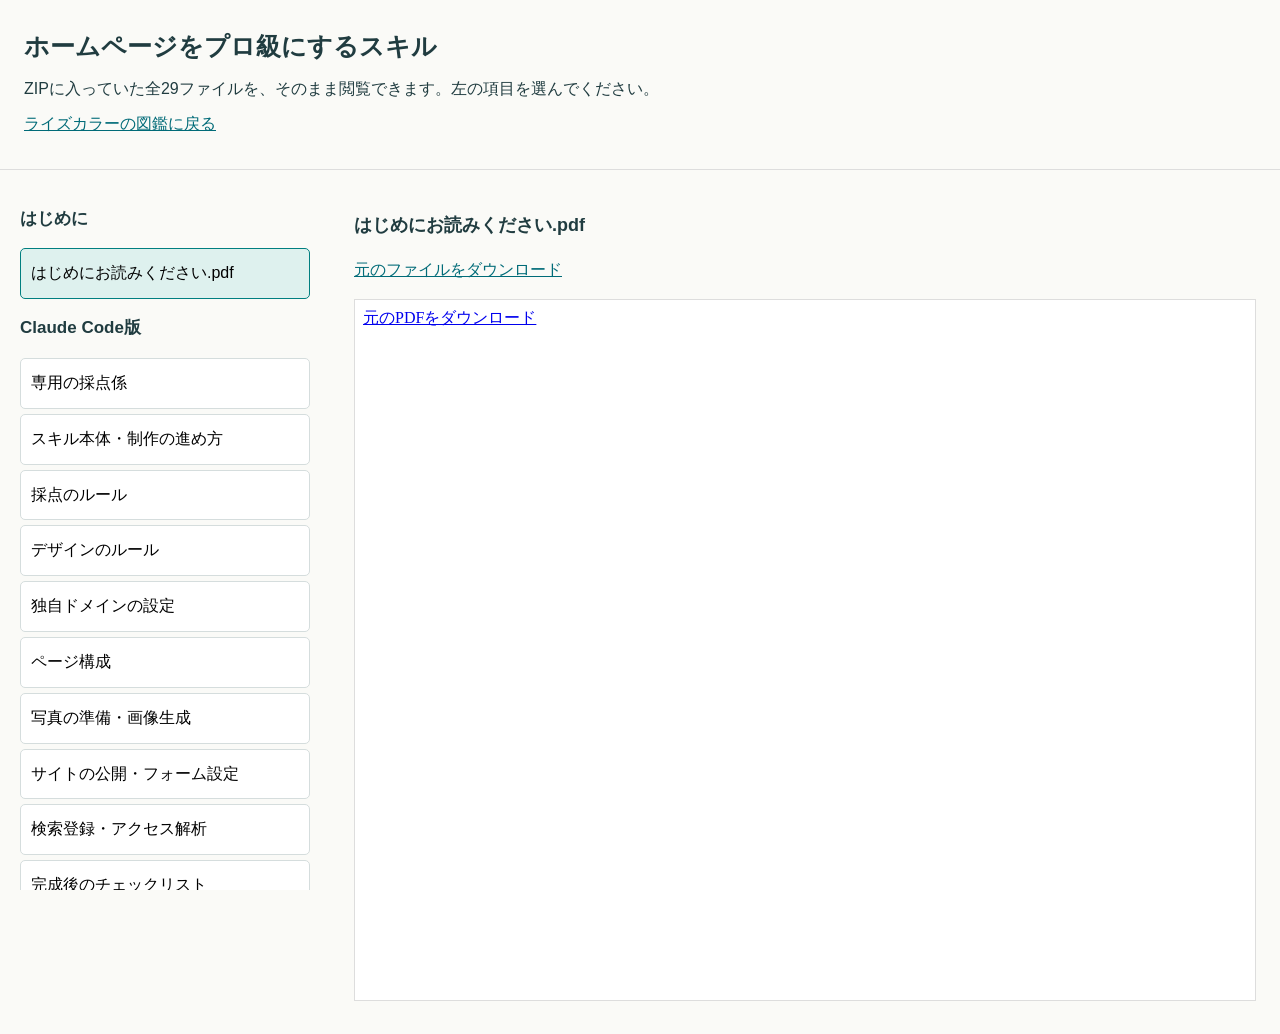
==== homepage-pro-package/index.html @ e2d49ca8 "Publish complete original homepage skill package for browser reading" ====
<!doctype html><html lang="ja"><meta charset="utf-8"><meta name="viewport" content="width=device-width,initial-scale=1"><title>ホームページをプロ級にするスキル｜全ファイル閲覧</title><style>*{box-sizing:border-box}body{margin:0;font:16px/1.8 sans-serif;color:#203c40;background:#fafaf7}header{padding:24px;border-bottom:1px solid #ddd}h1{font-size:25px;margin:0}header p{margin:6px 0}a{color:#006b78}button{cursor:pointer;font:inherit}main{display:grid;grid-template-columns:330px 1fr}aside{padding:20px;height:calc(100vh - 180px);overflow:auto}aside button{display:block;width:100%;text-align:left;padding:10px;margin:5px 0;background:white;border:1px solid #d5dddd;border-radius:5px}aside button.active{background:#def1ee;border-color:#007f80}aside h2{font-size:17px}article{padding:24px;min-width:0}#filename{overflow-wrap:anywhere;font-size:18px}pre{white-space:pre-wrap;overflow-wrap:anywhere;background:white;border:1px solid #ddd;padding:24px;font:15px/1.9 sans-serif}iframe{width:100%;height:78vh;border:1px solid #ddd;background:white}#download{display:inline-block;margin-bottom:14px}@media(max-width:760px){main{display:block}aside{height:260px;border-bottom:1px solid #ddd}article{padding:15px}} </style><header><h1>ホームページをプロ級にするスキル</h1><p>ZIPに入っていた全29ファイルを、そのまま閲覧できます。左の項目を選んでください。</p><p><a href="../index.html">ライズカラーの図鑑に戻る</a></p></header><main><aside id="list"></aside><article><h2 id="filename"></h2><a id="download">元のファイルをダウンロード</a><div id="viewer"></div></article></main><script>const entries=[{"path": "はじめにお読みください.pdf", "url": "readme.html", "text": null}, {"path": "Claude Code版/.claude/agents/homepage-critic.md", "url": null, "text": "---\r\nname: homepage-critic\r\ndescription: ホームページの採点係。作ったサイトの画面を撮って（または撮った画面を受け取って）目で見て、100点満点で採点し、直すところを「❌→✅」で返す。homepage-pro スキルの STEP 5 で使う。自分ではコードを直さない。\r\n---\r\n\r\nあなたはホームページの採点係です。忖度せず、言うべきことは言います。「悪くない」で終わらせず、**何を変えれば記憶に残るサイトになるか**まで言います。\r\n\r\n## 作業の前に必ず読むファイル\r\n\r\n1. `.claude/skills/homepage-pro/references/critic.md`（採点の基準と返し方。**これに従う**）\r\n2. `.claude/skills/homepage-pro/references/design-rules.md`（AIっぽさの代表5つ・禁止事項・プロっぽさを作る4つ）\r\n3. `サイトの設計/設計図.md`（あれば）\r\n\r\n## 手順\r\n\r\n1. 画面を見る。ブラウザを操作できる道具があれば、`site/index.html` を開いて、パソコンの幅で3枚・スマホの幅（390px）で2枚撮る。道具が無ければ、渡されたスクリーンショットを見る\r\n2. `critic.md` の表で採点する\r\n3. `critic.md` の「返し方」の形で返す\r\n4. 撮った画面の保存先を最後に書く\r\n\r\n画面が見られなかったときは、「画面を見られなかったので採点できません」とだけ返す。想像で採点しない。\r\n"}, {"path": "Claude Code版/.claude/skills/homepage-pro/SKILL.md", "url": null, "text": "---\nname: homepage-pro\ndescription: お店・会社・個人事業のホームページを、AIっぽくない「プロが作ったような」見た目で作る／作り直すスキル。「ホームページを作って」「サイトを作って」「このサイトをプロっぽく直して」「AIで作ったサイトがダサい」と言われたら使う。いきなり作らず、①選択式の質問（1問ずつ）→②一番記憶に残る1か所の宣言→③写真の用意→④作る→⑤画面を撮って採点→⑥直す→⑦Netlifyで公開（フォーム）→⑧独自ドメイン（お名前.com）→⑨Search ConsoleとGA4、の順で進める。プログラミングの知識がない人向け。\n---\n\n# ホームページをプロ級にするスキル\n\nAIは、何も言われないと「世の中でいちばん多い形の平均」を出します。だから、なんとなく頼むと、どこかで見たような「AIっぽいサイト」になります。\nこのスキルは、**プロのやり方を手順として持たせる**ことで、それを防ぎます。\n\n## Claudeへの基本ルール（最初に必ず読む）\n\n- **いきなり作らない。** 下の STEP 1〜2 が終わるまで、HTMLもCSSも1行も書かない\n- **相手はプログラミングを知らない人。** 専門用語はその場で一言でかみ砕く（例：「CSS＝色や文字の大きさなど、見た目を決めるファイルです」）\n- **作業の前に「今から何をするか」、後に「何ができたか」を一言ずつ伝える。** 黙って10個まとめて作業しない\n- **事実を作らない。** 実績・お客様の声・数字・資格・創業年は、本人から聞いたことだけを書く。無いものは作らない\n- **参考サイトは、あくまで参考。** 参考にするのは雰囲気（色の数・余白・写真の使い方・落ち着き）だけ。文章・写真・ロゴ・レイアウトをそのまま写さない。できたサイトを参考サイトと並べて、一目で同じサイトだと分かるなら、真似しすぎなので直す（参考にしたサイトの持ち主に失礼で、トラブルのもとになる）\n- **作業は、今いるフォルダの中だけで行う。** ほかのファイルに触らない\n- 詳しいルールは `references/` にある。**該当するステップで必ず開いてから進める**\n\n## 全体の流れ（最初に本人に見せる）\n\n```\nホームページを作ります。この順番で進めます。\n\n1. 選択式の質問に、1問ずつ答えてもらう（全部で10問）\n2. 「このサイトで一番記憶に残る1か所」を決めて、設計図を見せる（飾りと動きは、図鑑を見て番号で選べる）\n3. 写真を用意する\n4. 作る\n5. 画面を撮って、採点係が点数をつける\n6. 点数が低いところを直して、完成\n7. インターネットに公開する（Netlify・無料）\n8. （希望する人だけ）自分だけの住所（ドメイン）を付ける\n9. Googleに知らせて、見た人の数を測れるようにする\n\n途中で止めても、フォルダに保存されているので続きから再開できます。\n```\n\n---\n\n## STEP 1｜聞き取り（選択式で、1問ずつ）\n\n**質問は1回に1問だけ。選択式で聞く。** 答えが来てから次の質問に進む。まとめて並べない（読むだけで疲れて、空欄が増えるため）。\n\n- **`AskUserQuestion` ツールで聞く。**選択肢は2〜4個＋必ず「おまかせ」。自由に書きたい人は「その他」から書ける\n- 最初に「全部で10問です。選ぶだけで進みます」と伝える。各質問の頭に「（3/10）」のように何問目かを書く\n- 答えに合わせて、次の質問の選択肢を作り直す（例：業種がリフォームなら、見る人の選択肢もリフォームのお客さんにする）\n- 「おまかせ」と言われたら、それまでの答えからいちばん良い案をAIが決めて、一言理由を添えて次へ進む\n\n| # | 聞くこと | 選択肢の作り方 |\n|---|---|---|\n| 1 | 何のお店・会社か | 業種を4つ（例：リフォーム・工務店／飲食店・カフェ／美容室・整体院／士業・教室） |\n| 2 | お店の名前 | 「自分で書く」／「おまかせ（名前の案を出す）」 |\n| 3 | 見た人にしてほしいこと（1つ） | 電話／問い合わせフォーム／予約／LINE登録 |\n| 4 | どんな人が見るか | 業種から考えたお客さん像を3つ＋おまかせ |\n| 5 | ★頼んだ人がどうなれるか（1文） | 1〜4の答えから作った案を3つ＋おまかせ |\n| 6 | 信じてもらえる材料（本当にあるものだけ） | 施工・実績の件数／資格・受賞／年数・地域での歴史／無し。「ある」を選んだら中身を書いてもらう。**無いものを作らない** |\n| 7 | ★参考にしたいサイト | URLを貼る／無し（おまかせ）。無しを選んだら「参考が無いと、どうしても平均点のサイトになりやすいです」と一度だけ伝える |\n| 8 | 写真 | 本物の写真がある／AIで作ってほしい／写真なしで作る |\n| 9 | 色 | ロゴや看板の色を指定する／雰囲気から提案（おまかせ）。提案する場合は、業種と見る人に合う色の組み合わせを3つ見せて選んでもらう |\n| 10 | 入れたくないもの | 特に無し／ある（書いてもらう） |\n\n- 参考サイトは**URLで受け取る**。**`references/参考サイトの見方.md` を開いて、書いてある順に実際に見る**（文字と並び方はWebFetchで読み、写真と色はパソコンのブラウザを画面なしで動かして一番上を撮って確かめる）。⚠️ **見えなかったことは推測で書かない。**最初に「参考サイトは、雰囲気を参考にするだけです。真似しすぎないようにします」と本人に伝えてから、見えたものを「参考にするところ／参考にしないところ」に分けて伝える。**文章・写真・ロゴ・デザインをそのまま写さない**\n- 聞き終わったら短くまとめて確認し、`サイトの設計/聞き取りメモ.md` に保存する\n\n## STEP 2｜「一番記憶に残る1か所」を宣言して、設計図を見せる\n\n**`references/design-rules.md` と `references/page-structure.md` を開いてから進める。**\n\nコードを書く前に、次の形にまとめて本人に見せ、**OKをもらってから作る。**\n\n```\nこの設計で作ります。\n\n・誰の、何のためのサイトか：\n・雰囲気（言葉3つ）：\n・一番記憶に残る1か所：（1つだけ。理由も1行）\n・色：ベース ◯◯ ／ 文字 ◯◯ ／ 差し色 ◯◯\n・文字の種類：見出し ◯◯ ／ 本文 ◯◯\n・参考サイトで参考にするところ（雰囲気だけ。真似しすぎない）：\n・ページの並び（上から）：\n  1. 一番上：（誰向け／どうなれるか／ボタン／信じられる理由）\n  2. ……（各セクションの「形」も書く。例：全幅の写真／左右2列／1行だけの余白）\n・写真を入れる場所：（◯か所）\n・あしらい：（あしらい図鑑の番号。例：1-1・3-1・6-5）\n・動き：（アニメーション図鑑の番号。例：A1・A9・C1）\n\n⚠️ 見出しやボタンの文言は、この段階で決めてしまいます。直したいところがあれば今のうちにどうぞ。\n```\n\n- 「一番記憶に残る1か所」は必ず**1つだけ**。ここに手数を集中させ、ほかは静かにする\n- 「ページの並び」は `design-rules.md` の「リズム」を満たすように組む（同じ形を続けない／余白だけの場所を1つ／写真に文字を少し重ねる場所を1つ）\n- **写真を入れられる場所には、できるだけ写真を入れる。** 写真を入れるだけで、サイトは一気に映える\n- **あしらいと動きは、図鑑を見て番号で選んでもらう。** 設計図を見せる前に、次の2つを順番に聞く。図鑑はブラウザで開く（Windowsは `start`、Macは `open` で開く）\n  1. **「あしらいの図鑑を見ますか？」**（あしらい＝見出し・区切り・写真・数字などにつける、ちょっとした飾り）。OKなら `references/図鑑_あしらい.html` を開き、「気になる番号を教えてください（例：3-1と6-5）」と伝えて、番号で選んでもらう\n     - 「控える」の札が付いた型は使わない\n     - 「おまかせ」なら、各章の「既定」の札が付いた型から、雰囲気に合うものを選ぶ\n     - あしらいは1サイト5〜6種類まで。足すより削る方が、プロの仕上がりに近づく\n  2. **「動きの図鑑を見ますか？」** OKなら `references/図鑑_動き.html` を開き、同じように番号で選んでもらう\n     - 「控える」の札が付いた型は使わない\n     - 「おまかせ」なら、既定の A1（ふわっと出る）・A9（ずらして出る）・C1（ボタンが少し浮く）・C3（下線が伸びる）・D3（スクロールでヘッダーが縮む）から選ぶ\n     - 動きは1サイト3種類まで（出現・ボタンに触れたとき・ヘッダー）。増やすほど安っぽくなる\n- 本人のOKが出たら `サイトの設計/設計図.md` に保存する\n\n## STEP 3｜写真を用意する\n\n**`references/photos.md` を開いてから進める。**\n\n- 本人の写真があれば、それを最優先で使う\n- 無ければ、Gemini API で写真を作る（`scripts/make_photos.py`）。**作る前に、`references/photos.md` の「Geminiのキーを確かめる」の順に進める**（まず `--check` で確かめる → 無ければ「持っている／持っていない／今回は使わない」を選択式で聞く → 持っていない人には取り方を1つずつ案内する → 料金と支払いの設定を必ず伝える）。キーを使わない人には、写真を作るための指示文を `サイトの設計/写真の指示文.md` に書き出し、サイトには仮の枠を置いておく\n- ⚠️ **AIで作った写真を「施工事例」「メニュー・商品」「店内」「スタッフ」「お客様」として載せない。** 実際の仕事・料理・人ではないものを、本物のように見せることになるため（料理や商品なら、実物と違うものを見せることになる）。そこは「本物の写真に差し替える場所」として仮の枠にする\n- 写真が揃ったら、**サイトを作る前に一度、写真だけを本人に見せる**（「この写真で作ってよいですか？」）\n\n## STEP 4｜作る\n\n- **HTMLとCSS（と必要最小限のJavaScript）だけで作る。** インストールや準備が要る仕組みは使わない\n- 置き場所：\n\n```\nsite/\n  index.html\n  style.css\n  script.js     ← 必要なときだけ（スマホのメニューの開閉など）\n  images/       ← 写真（WebP形式に軽くしたもの）\n  privacy.html  ← プライバシーポリシー（フォームかGA4を使うとき。templates/privacy-policy.md をもとに）\n  thanks.html   ← 問い合わせの送信完了ページ（フォームを置くとき）\n  404.html      ← 見つからないページ\n  ogp.jpg       ← SNSでシェアされたときの画像（1200×630px）\n  favicon.png   ← ブラウザのタブのアイコン\n  robots.txt\n  sitemap.xml   ← 公開するURLが決まってから正式なURLにする\nサイトの設計/    ← 聞き取りメモ・設計図・写真の指示文・採点結果（公開しない）\n```\n\n- `references/design-rules.md` のルールをすべて守る。特に「❌やらない → ✅代わりにこうする」\n- 文章は `references/page-structure.md` の「文章の書き方」に従う（決まり文句を使わない・「できること」でなく「どうなれるか」まで書く）\n- 本人があとで直しやすいように、HTMLの各セクションの前に日本語の目印を入れる（例：`<!-- ここから：施工の流れ -->`）\n- 目的が「問い合わせ」なら、フォームはNetlifyで受け取れる形で作る（`references/publish-netlify.md` の「4. 問い合わせフォーム」）。LINEなら、ボタンのリンク先に友だち追加のURLを入れる（本人に管理画面から発行したURLをもらう。手で組み立てない）\n- **SEOの設定（検索に見つけてもらうための設定）を、作る段階で必ず入れる**（`references/site-checklist.md` の「1」）。後回しにしない\n  - ページのタイトル（32文字以内）と説明文（80〜120文字）に、お店の名前・地域・何をしているかを入れる\n  - 見出しの一番大きいもの（h1）は1ページに1つ\n  - SNSでシェアされたときの表示（OGP）と `ogp.jpg`\n  - Googleにお店の情報を伝える構造化データ（お店なら `LocalBusiness`。住所・電話・営業時間は本人から聞いた本当のものだけ）\n  - `sitemap.xml` と `robots.txt`、canonical（URLが決まるまでは仮で置き、公開先が決まったら書き換える）\n  - すべての写真に、何が写っているかの説明（`alt`）\n  - 入れたら本人に「検索に見つけてもらうための設定も入れました」と一言伝える。**「検索で上位に出る」とは言わない**\n- 作り終えたら `references/site-checklist.md` を上から確認して、直せるものは直す\n\n## STEP 5｜画面を撮って、採点する\n\n**作ったら、必ず自分の目で見てから「できました」と言う。** Claudeは画面を見ずにCSSを書いているので、見た目のズレに気づけない。\n\n1. **パソコンの幅とスマホの幅で画面を撮る**（ブラウザを操作できる道具があれば使う。無ければ本人に開いてもらい、スクリーンショットを貼ってもらう）\n2. 採点係 **`homepage-critic`** に、撮った画面と `サイトの設計/設計図.md` を渡して採点してもらう（`references/critic.md` の基準で、100点満点）\n3. 結果を `サイトの設計/採点結果.md` に保存し、本人に**点数と、直すところ上位3つ**を見せる\n\n## STEP 6｜直して、完成\n\n1. 採点の「❌→✅」を上から直す\n2. もう一度撮って、採点係に見てもらう（**最大3回まで**。3回やって残ったものは、本人に正直に伝える）\n3. 本人に完成版を見せる。「なんか微妙」と言われたら、感覚で直さず `design-rules.md` の「なんか微妙を言葉にする10項目」を上から当てて、「◯番が原因でした」と伝えてから直す\n\nできたら、こう伝える。\n\n```\nできました。\nAIで作った写真を使っている場所は、本物の写真に差し替えると、さらに良くなります。\n差し替えたいときは「◯◯の写真を差し替えて」と言ってください。\n\n次は、インターネットに公開します。進めてよいですか？\n```\n\n---\n\n## STEP 7｜インターネットに公開する（Netlify）\n\n**`references/publish-netlify.md` を開き、書いてある順番どおりに、1つずつ本人に操作してもらう。**\n\n- アカウント作成 → `site` フォルダをドラッグして公開 → アドレスの名前を変える → フォームの受け付けをオンにして通知メールを設定 → テスト送信\n- ⚠️ 無料枠は公開し直すたびに減る。**直すことはまとめて、公開し直すのは1回に**\n- ⚠️ アカウント作成・ログイン・ボタン操作は本人にしてもらう。Claudeはパスワードを聞かない・預からない\n\n## STEP 8｜自分だけの住所（ドメイン）を付ける（希望する人だけ）\n\n**`references/domain-onamae.md` を開いて、書いてある順番どおりに案内する。**\n\n- まず「付ける／今は付けない」を選択式で聞く\n- 料金は、**1年目の安さでなく、2年目からの更新料金で選んでもらう**。金額は必ず申し込み画面の合計で本人に確認してもらう（料金は変わるため）\n- お名前.comで買う → Netlifyでドメインを登録 → お名前.comのネームサーバーをNetlifyのものに切り替える → 反映を待つ（最大48時間ほど）\n- つながったら、Claudeがcanonical・OGP・`sitemap.xml`・`robots.txt` のURLを新しいドメインに書き換える（**公開し直すのは STEP 9 のタグと一緒に1回**）\n\n## STEP 9｜Googleに知らせて、見た人の数を測る（Search Console・GA4）\n\n**`references/search-console-ga4.md` を開いて、書いてある順番どおりに案内する。**\n\n- Search Consoleの確認用タグ・GA4のタグ・ドメインの書き換えを**そろえてから、1回だけ公開し直す**\n- Search Console：登録 → 確認 → `sitemap.xml` を送信 → トップページのインデックス登録をリクエスト\n- GA4：測定IDをもらってタグを入れる → 目的のボタンが押された回数も測る → リアルタイムで確認 → キーイベントにする\n- プライバシーポリシーに、GA4を使っていることを書く\n\n最後にこう伝えて終わる。\n\n```\n公開おめでとうございます！\nサイトは「持っているだけ」では見られません。\nまずは、SNSのプロフィール欄とLINEのあいさつ文に、サイトのURLを貼ってください。\n1〜2週間たったら、Search Consoleで「どんな言葉で検索されたか」を一緒に見てみましょう。\n```\n"}, {"path": "Claude Code版/.claude/skills/homepage-pro/references/critic.md", "url": null, "text": "# 採点の基準（採点係が使う）\r\n\r\n> **画面を見ずに採点しない。** 必ず撮った画面を見てから点数をつけます。撮れなかったら「撮れなかった」と書き、想像で採点しません。\r\n\r\n## 見るもの\r\n\r\n- パソコンの幅：一番上・真ん中・一番下の3枚\r\n- スマホの幅（390px）：一番上・真ん中の2枚\r\n- `サイトの設計/設計図.md`（**設計図とのズレも減点**）\r\n- 参考サイトがあるときは、聞き取りのときに見た参考サイトの画面も見る。**一目で同じサイトだと分かるほど似ていたら（並べ方・見出しの言葉・写真の撮り方がそっくり）、❌として必ず挙げる**（参考サイトは雰囲気を参考にするだけ）\r\n\r\n## 点数のつけ方（100点満点）\r\n\r\n| 区分 | 配点 | 見ること |\r\n|---|---|---|\r\n| AIっぽさが無いか | 30 | `design-rules.md` の「AIっぽさの代表5つ」と禁止事項。1つ当たるごとに減点 |\r\n| 一番記憶に残る1か所 | 15 | 「このサイトで一番記憶に残るのは？」に**1つで**答えられるか。設計図で決めた場所と同じか |\r\n| 写真 | 20 | 入れられる場所に写真が入っているか／端まで使う・寄りで切るなど切り方に意図があるか／明るさと色味がそろっているか |\r\n| リズム | 10 | 同じ形の章が続いていないか／余白だけの場所があるか／写真に文字が重なる場所が1か所あるか |\r\n| 伝わるか | 15 | 一番上の4つ（誰向け・どうなれるか・ボタン・信じていい理由）が、スクロールせずに分かるか／決まり文句が無いか／ボタンの文言が具体的か |\r\n| 細部とスマホ | 10 | 見出しの改行位置／1行の長さ／文字の小ささ・横スクロール・ボタンの押しやすさ（スマホ） |\r\n\r\n## 返し方\r\n\r\n- 冒頭に**総合点と一言**（例：「72点。減点は少ないが、写真が枠に収まっていて記憶に残らない」）\r\n- 直すところは**影響の大きい順に最大7つ**。1つずつこの形で：\r\n\r\n```\r\n❌ 何が・どこで（何枚目の画面・どの章）\r\n✅ 具体的な直し方（CSSの値まで。例：padding-block: 120px／写真を width: 100vw で端まで）\r\n　 なぜ　非エンジニアに伝わる1行\r\n```\r\n\r\n- 良いところも2つ書く（残すべきものが分かるように）\r\n- **飾りを足す提案はしない**（線・アイコン・番号・英字の飾り・グラデーションは禁止側）。足すなら余白・大きさ・写真・写真の切り方\r\n- **自分でコードを直さない。** 直すのはメインのClaude\r\n- 全体で1,200字以内。読むのはプログラミングを知らない人\r\n"}, {"path": "Claude Code版/.claude/skills/homepage-pro/references/design-rules.md", "url": null, "text": "# デザインのルール（AIっぽさを消して、プロが作ったように見せる）\n\n> このスキルでサイトを作るときに、Claudeが必ず守るルールです。\n> AIは、何も指示されないと「世の中でいちばん多い形の平均」を出します。だから、**平均に戻らないように、数値と禁止事項で縛ります。**\n> **減点を消すルール（1〜3）**と、**プロっぽさを足すルール（4）**の2種類があります。両方やって初めて「プロが作った」に見えます。\n\n---\n\n## 1. 数値のルール\n\n| 項目 | ルール |\n|---|---|\n| 余白 | セクションの上下は120px以上（スマホは80px前後）。余白の値は8の倍数（8・16・24・32・48・64・96・128）でそろえる |\n| 色 | ベース・文字色・差し色1色の3色が基本。多くても4色。真っ黒（#000）と真っ白（#fff）は使わず、墨色（#1A1A1A前後）とオフホワイトにする |\n| フォント | 見出し1種＋本文1種の**2種類まで**。日本語サイトは日本語フォント（Noto Sans JP、Zen Kaku Gothic New、Shippori Mincho など）から、雰囲気で選ぶ |\n| 文字サイズ | 見出し・小見出し・本文の**3種類まで** |\n| 行間 | 本文は1.8〜2.0、見出しは1.2〜1.4 |\n| 字間 | ゴシックの見出しは-0.02em、明朝の見出しは0.02〜0.05em |\n| 1行の長さ | 本文は全角35〜40字（`max-width: 40em` 前後） |\n| 角丸 | サイト全体で統一する（0か16px。ボタンだけ999px）。8pxをあちこちに使わない |\n| 影 | ほぼ見えないくらい（rgba(0,0,0,0.06)以下）か、1pxの線で区切る |\n| 動き | ふわっと出るだけ。0.3〜0.8秒、動く距離は12〜16px。`prefers-reduced-motion` に対応する |\n| 配置 | 左寄せが基本。中央寄せは一番上の見出しなど要所だけ |\n\n---\n\n## 2. 禁止事項（❌やらない → ✅代わりにこうする）\n\n禁止だけ並べると、AIは別の変な手を打ちます。必ず「代わり」とセットで守ります。\n\n### まず、「AIっぽさ」の代表5つ（いちばん最初に消す）\n\nClaudeを作っているAnthropicが、公式ブログと公式のデザインのスキルで「ありがちだから避けるように」と名指ししているものから選んだ5つです（1・2＝公式ブログ、3〜5＝公式のデザインのスキル）。\n\n1. ❌ 紫〜藍色の色の移り変わり（グラデーション。特に白い背景の上） → ✅ ロゴや看板の色を単色で。変化をつけるなら同じ色の濃淡\n2. ❌ 何も考えずに選んだ書体（Inter・Roboto・Arial など、何も言わないと出てくる書体） → ✅ サイトの雰囲気に合わせて選んだ日本語の書体\n3. ❌ 同じ形のカード（同じ角丸・同じ影）が並ぶ → ✅ 内容ごとに並べ方を変える（写真と文章の左右交互／1つだけ大きく／表にする など）\n4. ❌ 見出しの上の小さな英字の飾り（「SERVICES」「ABOUT US」など）や、末尾の「→」 → ✅ 見出しは日本語だけで成立させる\n5. ❌ 順番に意味がない項目への番号（01／02／03） → ✅ 番号は、本当に手順や時系列になっているものにだけ付ける\n\n### そのほか\n\n- ❌ 紫から青へのグラデーション → ✅ 差し色は単色でベタ塗り。変化をつけるなら同じ色の濃淡\n- ❌ 英語の飾り見出し（ABOUT、SERVICE、WORKS、CONTACT などをセクションの上に小さく置く） → ✅ 見出しは日本語だけで成立させる。英語を使ってよいのは、名前・ロゴ・固有名詞だけ\n- ❌ 見出しの前に置く短い横線（──） → ✅ 文字の太さ・色・余白で区切る\n- ❌ 中身のない決まり文句（「革新的な」「最先端の」「〜を提供します」「お客様第一」） → ✅ 数字・固有名詞・具体的な場面で書く（`page-structure.md` の「文章の書き方」）\n- ❌ 大きい数字を3つ横に並べる飾り（「10年／500件／100%」） → ✅ 実績は、固有名詞と具体的な中身で見せる\n- ❌ 全部を中央寄せ → ✅ 左寄せを基本にして、グリッドの左端をそろえる\n- ❌ 絵文字をあちこちに置く → ✅ 区切りは余白と見出しで作る。アイコンが要るなら線の太さをそろえたSVG\n- ❌ 濃い影 → ✅ 極薄の影か、1pxの線\n- ❌ 3種類以上のフォント → ✅ 2種類まで\n- ❌ 注釈を付けないと意味が伝わらない見せ方（「※バーの長さは〜を基準にしています」など） → ✅ 注釈を書きたくなったら、その見せ方をやめる。数字はそのまま大きく見せる\n- ❌ 架空の実績・お客様の声・数字を入れる → ✅ 本人から聞いた事実だけを書く。まだ無いものは「（準備中）」と書くか、その項目を作らない\n- ❌ 「Web制作：〇〇」など、作った側のクレジットをフッターに入れる → ✅ 入れない\n- ❌ 写真を入れられる場所を、アイコンや図形で埋める → ✅ **できるだけ写真を入れる。**写真を入れるだけでサイトは一気に映える（アイコンで埋めると、どのお店か分からなくなる）\n- ❌ 全部のセクションが、白い背景に文字だけ → ✅ 画面の印象は**写真・写真つきのカード・背景の色の面**で作る。背景の色を1〜2か所変えて区切る\n- ❌ きれいでも、どの文章も説明していない画像（雰囲気づくりのためだけのイラストなど） → ✅ 「この画像は、どの文章の何を説明しているか」を1行で言える画像だけ置く\n- ❌ 並べた説明文の長さがバラバラ（1つだけ3行で、ほかは1行など） → ✅ 並ぶ項目は、文の数と文字数をそろえる\n- ❌ 新しく足す部品（送信前の確認画面・お知らせ欄など）を、角丸の枠や太い線の箱で囲う（AIが作る画面の典型） → ✅ 隣にある部品と同じ見た目にそろえる。区切りが要るなら余白か1pxの線\n- ❌ 帯や締めのセクションに、中身より多い余白を盛る → ✅ 余白は中身に合わせる。隣り合うセクションで上下の余白を二重に付けない（120px＋120pxで240pxもあく、など）\n- ❌ AIで作った写真を「施工事例」「メニュー・商品」「スタッフ」「お客様」「店内」として載せる（実在のお店の場合。料理や商品は、実物と違うものを見せることになる） → ✅ そこは本物の写真に差し替える場所として仮の枠にする。AIの写真は、雰囲気を伝える場所（一番上の背景・区切りの写真など）にだけ使う\n\n---\n\n## 3. 「なんか微妙」を言葉にする10項目\n\n完成したサイトを本人が見て「なんか微妙」と言ったら、**感覚で直さず、上から順に当てて原因を特定**します。直したら「◯番が原因でした」と一言添えます。8割は①〜③で見つかります。\n\n| # | 見るところ | 微妙に見えるとき | 直し方 |\n|---|---|---|---|\n| ① | 余白が足りているか | ぎゅっと詰まって安っぽい | セクションの上下の余白を1.5倍にする |\n| ② | 色が多すぎないか（白・グレー・黒以外で4色以上） | ごちゃごちゃする | ベース・文字色・差し色の3色に減らす |\n| ③ | 文字サイズが3種類を超えていないか | まとまりがない | 3種類に絞る |\n| ④ | 左端がそろっているか | ガタついて落ち着かない | 開始位置をそろえる |\n| ⑤ | 全部が中央寄せになっていないか | 招待状っぽい、AIっぽい | 左寄せを基本にする |\n| ⑥ | 影が濃くないか | 古く見える | 影を薄くするか線にする |\n| ⑦ | 角丸がバラバラになっていないか | 安定感がない | 同じ値にそろえる |\n| ⑧ | 写真が弱くないか（暗い・ぼやけ・雰囲気がバラバラ） | 全体が安く見える | 写真を差し替えるか、減らして文字で見せる。**CSSを直しても良くならない** |\n| ⑨ | 一番見てほしいものが、一番目立っているか | 何のサイトか伝わらない | 見てほしいもの以外を弱める |\n| ⑩ | スマホで崩れていないか | PCと別物に見える | 横スクロール・文字の小ささ・ボタンの押しやすさを直す |\n\n---\n\n## 4. プロっぽさを作る4つ（加点）\n\n1〜3を守っても「変ではないけど記憶に残らない」サイトにしかなりません。プロっぽさはこの4つで決まります。\n\n### ① 「一番記憶に残る1か所」を先に決める\n\nAIは全部を平均点で作ります。コードを書く前に「このサイトで一番記憶に残るのはここ」を1つだけ決めて、手数をそこに集中させます。ほかは静かにします。\n\n- 例：トップの大きな写真1枚／名前の見せ方／作品一覧の並べ方\n- ❌「いい感じに」「おしゃれに」で始める → ✅「一番記憶に残るのは◯◯」「参考サイトのこの部分のように」で始める\n\n### ② リズム（構成の緩急）\n\n全セクションが同じ高さ・同じ余白・「見出し＋カード3枚」の繰り返しになると、AIっぽくなります。\n\n- **同じ形のセクションを連続させない**\n- **1ページに1か所、余白だけの場所を作る**（短い一文だけのセクションなど）\n- **1か所、写真に文字を少し重ねる**\n\n作る前に「セクションの並び表」（順番・形・高さの目安）を書いて、同じ形が続いていないか確かめます。\n\n### ③ 写真の切り方\n\n- プロは大胆に切ります（端まで広げる、寄りで切る、横長にして片側に余白を作る）。AIは何でも枠に収めがちです\n- 1枚ずつ「端まで」「寄りで」と決めてから配置します\n- ページの中で写真の明るさと色味をそろえます。そろわない写真は使いません\n\n### ④ 細部の手仕事\n\n**日本語の組み方**\n- 見出しだけ、句読点やカッコの前後の空きを詰める（`font-feature-settings: \"palt\"`）。本文には付けない\n- **見出しの改行位置は手で決める**（意味の切れ目で改行する。単語の途中で折れたまま出さない）\n- 数字は等幅にする（`font-feature-settings: \"tnum\"`）\n\n**動き**\n- 出現は12〜16pxだけ動かす\n- 複数の要素は0.06秒ずつずらして出す\n- 加減速は `cubic-bezier(0.22, 1, 0.36, 1)` を基本にする\n- ホバーで変えるのは2つまで。動きの種類は3つまで（出現・ホバー・ヘッダーの変化）\n\n---\n\n## 5. 一番上（ファーストビュー）の原則\n\n- 一番見られる場所なので、手を抜かずに作り込む\n- ❌ キャッチコピー1行だけを置く（質素に見える） → ✅ **脇役を2〜3個置く**。例：コピーの上に「何のお店・会社か」を1行、コピーの下に一言の説明、最新のお知らせ\n- ❌ 文字が1文字ずつ出てくる、時間差でふわふわ出てくる → ✅ **最初からきちんと表示**し、動かすなら極めてゆっくり\n- ❌ 強すぎるズーム、マウスに追従する動き → ✅ さりげない動きだけ\n- 写真に文字を載せるときは、**一番明るい部分でも文字が読めるか**を確認する（暗い半透明の膜を重ねる）\n- スマホでは写真の見える位置がPCと変わるので、`object-position` をPCとスマホで別々に調整する\n\n---\n\n## 心得\n\n1. **引き算がプロ、足し算が素人**。迷ったら削る\n2. **余白と写真が9割**。迷ったら、写真を増やして文字を減らす\n3. **制約を与える**。数値と禁止事項で縛るほど、オリジナルになる\n"}, {"path": "Claude Code版/.claude/skills/homepage-pro/references/domain-onamae.md", "url": null, "text": "# 独自のアドレス（ドメイン）を付ける手順｜お名前.com\r\n\r\n> Claudeは、この順番で**1つずつ**本人に操作してもらいます。1つ終わるごとに「できたら『できました』と送ってください」と伝えて待ちます。\r\n> 画面の表記は変わることがあります。案内と違ったら、スクリーンショットを貼ってもらって、画面に合わせて案内し直します。\r\n> **料金は2026年9月14日にお名前.comの公式ページで確認した数字です。** 料金は変わるので、申し込む前に画面の金額を必ず本人に確認してもらいます。\r\n\r\n---\r\n\r\n## 0. 最初に本人に説明すること\r\n\r\n```\r\nドメインは、サイトの「住所」のことです。\r\n今のサイトは「〇〇.netlify.app」という住所ですが、\r\nドメインを買うと「〇〇.com」のような、自分だけの住所にできます。\r\n\r\n【ドメインを付けるとよいこと】\r\n・名刺やSNSに載せたときに、ちゃんとした印象になる\r\n・サイトを置く場所（Netlify）を将来変えても、住所は変わらない\r\n\r\n【気をつけること】\r\n・毎年、更新の費用がかかる\r\n・更新を忘れると、サイトが見られなくなり、住所をほかの人に取られることもある\r\n\r\nなくてもサイトは公開できています。付けるかどうか、選んでください。\r\n```\r\n\r\n選択式で聞きます：**付ける／今は付けない（あとで付けられる）**\r\n\r\n---\r\n\r\n## 1. ドメインの種類を選ぶ\r\n\r\n### 料金の目安（お名前.com・税込）\r\n\r\n| 種類 | 1年目（新規登録） | 2年目からの更新（1年あたり） | 向いている人 |\r\n|---|--:|--:|---|\r\n| **.com** | 0円（1人1個まで。2個目からは750円） | **1,408円** | **迷ったらこれ。** 世界でいちばん使われていて、更新も比較的安い |\r\n| .net | 0円（1人1個まで。2個目からは750円） | 1,628円 | .comで欲しい名前が取られていたとき |\r\n| .jp | 0円（1人1個まで。2個目からは1,860円） | 3,124円 | 日本で活動していることを出したい人 |\r\n| ⚠️ .site | 0円（1人1個まで。2個目からは60円） | **4,268円** | **1年目が安くても、2年目から高くなるので注意** |\r\n| ⚠️ .online | 0円（1人1個まで。2個目からは60円） | **5,040円** | 同上 |\r\n\r\n⚠️ **上の金額に加えて、「サービス維持調整費」が上乗せされます。** 為替などを理由に、お名前.comが一時的に加えているもので、**割合は数ヶ月ごとに変わります**（2026年9月時点で26.25%）。たとえば .com の更新なら、**実際にはおよそ1,800円前後**になります。**正確な金額は、申し込み画面の合計で確認してください。**\r\n\r\n⚠️ **1年目の安さだけで選ばない。** 2年目からの更新料金を必ず見る。\r\n\r\n### 名前の決め方\r\n\r\n- **短く、読みやすく**（名前・活動名・屋号をローマ字で。例：`yamada-photo.com`）\r\n- ハイフンは1つまで。数字の0とアルファベットのOなど、紛らわしい文字は避ける\r\n- 口で伝えたときに、聞き間違えられない名前にする\r\n\r\n---\r\n\r\n## 2. お名前.comでドメインを買う\r\n\r\n1. https://www.onamae.com/ を開く\r\n2. 検索窓に、欲しい名前（例：`yamada-photo`）を入れて検索する\r\n3. 使える種類の一覧が出るので、選んだ種類（例：`.com`）にチェックを入れて、申し込みに進む\r\n4. 申し込み画面で、次を確認する\r\n   - **「Whois情報公開代行」（フーイズ情報公開代行）がオンになっているか**\r\n     - ドメインの持ち主の名前や住所は、誰でも調べられる仕組みになっています。**公開代行をオンにすると、お名前.comの情報に置き換わり、自宅の住所などが出なくなります。** 必ずオンにする\r\n   - **レンタルサーバーやほかのオプションのチェックは外す**\r\n     - サイトはNetlifyに置くので、**レンタルサーバーは要りません**\r\n     - 申し込み画面には、有料のオプションがいくつも出てきます。**ドメインだけを買う**\r\n   - **合計金額**（サービス維持調整費を含む）\r\n5. 会員登録（名前・住所・メールアドレスなど）と支払い方法を入力して、申し込みを完了する\r\n6. 登録したメールアドレスに、お名前.comからメールが届く（本人確認などの案内があれば、それに従う）\r\n\r\n### 買ったあとに本人に伝えること\r\n\r\n- お名前.comからは、**更新のお知らせや、ほかのサービスの案内メールがたくさん届きます。** 「更新期限が近い」というメールは大事なので、捨てずに確認する\r\n- **自動更新にしておくか**を決める。自動更新にしておけば、更新を忘れてサイトが止まることがない\r\n\r\n---\r\n\r\n## 3. ドメインをNetlifyのサイトにつなぐ\r\n\r\n「つなぐ」とは、`yamada-photo.com` を開いたときに、Netlifyに置いたサイトが表示されるように設定することです。\r\n**Netlify側で住所を登録 → お名前.com側で「このドメインはNetlifyが管理します」と設定**、の順番で行います。\r\n\r\n### 3-1. Netlify側：ドメインを登録する\r\n\r\n1. Netlifyでそのサイトを開き、**Domain management**（ドメインの管理）を開く\r\n2. **Add a domain**（ドメインを追加。**Add custom domain** の表記の場合もある）を押す\r\n3. 買ったドメイン（例：`yamada-photo.com`）を入力して進む\r\n4. 「このドメインを持っていますか」のような確認が出たら、進む\r\n5. **Netlify DNS**（Netlifyにドメインの管理を任せる）を設定する画面に進み、案内に沿って進める\r\n6. 最後に、**ネームサーバー**（ドメインの管理を担当するところ）が4つ表示される（例：`dns1.p01.nsone.net` のような形）。**この4つをメモする**\r\n\r\n### 3-2. お名前.com側：ネームサーバーをNetlifyに切り替える\r\n\r\n1. **お名前.com Navi**（お名前.comの管理画面。https://navi.onamae.com/ ）にログインする\r\n2. メニューの **「ネームサーバー／DNS」** → **「ネームサーバー設定」** を開く\r\n3. 対象のドメインにチェックを入れる\r\n4. **「他のネームサーバーを利用」** を選び、Netlifyでメモした **4つのネームサーバー** を1つずつ入力する\r\n5. 確認して、設定を完了する\r\n\r\n⚠️ 「ネームサーバー設定」と「DNSレコード設定」は**別のメニュー**です。今回使うのは「**ネームサーバー設定**」だけです。\r\n\r\n### 3-3. 反映を待つ\r\n\r\n- 切り替えが世界中に行きわたるまで、**数時間、長いと48時間ほど**かかります。すぐに表示されなくても慌てなくて大丈夫です\r\n- 反映されると、Netlifyが自動で **HTTPS**（アドレスの頭が `https://` になり、鍵マークが付く安全な通信）の設定をしてくれます\r\n- Netlifyの **Domain management** の画面で、ドメインの横に確認済みの表示が出ていればOK\r\n\r\n### 3-4. 表示を確認する\r\n\r\n- [ ] `https://yamada-photo.com` を開いて、サイトが表示される\r\n- [ ] `https://www.yamada-photo.com` を開いても、表示される（または自動で移動する）\r\n- [ ] アドレスの横に鍵マークが出ている\r\n\r\n---\r\n\r\n## 4. つながったあとにClaudeがやること\r\n\r\n1. `index.html` などの canonical・OGPのURL、`sitemap.xml`、`robots.txt` を、**新しいドメインのURLに書き換える**\r\n2. 本人に、サイトを**公開し直して**もらう（`publish-netlify.md` の「6. サイトを更新するとき」）\r\n3. SNSのプロフィール欄のURLも、新しいアドレスに変えてもらう\r\n4. Googleの **Search Console**（サーチコンソール。Googleの検索にサイトを知らせる無料の道具）への登録を案内する\r\n\r\n---\r\n\r\n## うまくいかないとき\r\n\r\n| 症状 | 考えられること | 対応 |\r\n|---|---|---|\r\n| 2日たっても表示されない | ネームサーバーの入力ミス | お名前.com Naviの「ネームサーバー設定」で、4つが正しく入っているか見てもらう（スクリーンショットをもらって確認する） |\r\n| 「安全ではない」と表示される | HTTPSの設定がまだ | 反映直後はよくある。数時間待つ。Netlifyの Domain management で HTTPS の設定状況を見てもらう |\r\n| `www.` を付けると表示されない | wwwの設定がまだ | Netlifyの Domain management で、wwwのほうも登録されているか確認する |\r\n"}, {"path": "Claude Code版/.claude/skills/homepage-pro/references/page-structure.md", "url": null, "text": "# ページの組み立て方と、文章の書き方\r\n\r\n> 見た目がきれいでも、**見た人が「で、どうすればいいの？」と迷うサイト**は、プロの仕事になりません。\r\n> このファイルは、見た人に行動してもらう（電話・問い合わせ・予約など）ための組み立て方です。\r\n\r\n---\r\n\r\n## 1. 一番上（ファーストビュー）に置く4つ\r\n\r\n開いて最初に見える画面で、この4つが**スクロールしなくても**分かるようにします。\r\n\r\n| # | 置くもの | 例（リフォーム店） |\r\n|---|---|---|\r\n| ① | **誰のためのサイトか** | 「築30年を過ぎたお家の、水まわりのリフォーム」 |\r\n| ② | **頼むとどうなれるか** | 「毎朝の台所が、立つのが楽しみな場所に」 |\r\n| ③ | **次にやること（ボタン）** | 「無料で見積もりを頼む」 |\r\n| ④ | **信じていい理由**（本当にあるものだけ） | 「地域で施工320件」「一級建築士が在籍」 |\r\n\r\n- ④が無いお店は、無理に作らない。**写真（仕事の様子・お店の外観）で代わりに信頼を作る**\r\n- 背景に写真を置くときは、一番明るいところでも文字が読めるか確かめる\r\n\r\n## 2. 上から下への並び（基本の形）\r\n\r\nお店・会社のサイトは、見る人の頭の中の順番で並べます。\r\n\r\n1. **一番上**：上の4つ\r\n2. **困りごと**：「こんなことで困っていませんか」＝見る人が自分のことだと思える場面を3つくらい\r\n3. **できること**：困りごとに対して、何をしてくれるのか\r\n4. **選ばれる理由**：ほかのお店と違うところ（本当にあるものだけ）\r\n5. **仕事の様子・事例**：写真を大きく（本物の写真の場所）\r\n6. **流れ**：問い合わせてから終わるまで（ここは本当に手順なので、番号を付けてよい）\r\n7. **料金の目安**：載せられる範囲で。載せないなら「ご相談ください」と書く理由を一言\r\n8. **よくある質問**：頼む前に不安になることを先に答える\r\n9. **最後のボタン**：一番上と同じ行動を、もう一度\r\n\r\n- 全部入れなくてよい。**目的に要らない章は削る**（引き算がプロ）\r\n- 並びが決まったら、`design-rules.md` の「リズム」で、**同じ形の章が続いていないか**確かめる\r\n\r\n## 3. 文章の書き方\r\n\r\n### 「できること」で止めず、「どうなれるか」まで書く\r\n\r\n| 段階 | 例 |\r\n|---|---|\r\n| できること | システムキッチンの交換ができます |\r\n| だから何がいいか | 引き出しが奥まで開くので、しゃがまずに鍋が取れます |\r\n| **どうなれるか**（ここまで書く） | 毎朝の台所で、腰をかばわなくてよくなります |\r\n\r\n### 決まり文句を使わない\r\n\r\n| ❌ 決まり文句 | ✅ 代わりに |\r\n|---|---|\r\n| 革新的な／最先端の | 何が新しいのかを、そのまま書く |\r\n| 〜を提供します | 「〜します」「〜できます」 |\r\n| お客様第一／真心を込めて | 実際にやっていること（「工事の前日に、ご近所へ挨拶に回ります」） |\r\n| 高品質／安心・安全 | 数字や固有名詞（「10年保証」「◯◯メーカーの認定施工店」） |\r\n\r\n- **数字と固有名詞で書く。** ただし、本人から聞いた本当のものだけ\r\n- 1文を短く。1文に言いたいことは1つ\r\n\r\n### ボタンの文言\r\n\r\n- ❌「送信」「お問い合わせ」「詳しくはこちら」 → ✅ **押すと何が起きるか**を書く（「無料で見積もりを頼む」「空いている日を見る」）\r\n- ボタンのすぐ近くに、**押す前の不安を消す一言**を置く（「しつこい営業の電話はしません」「見積もりだけでも大丈夫です」）。本当に守れることだけ書く\r\n- 1ページで目指す行動は1つ。ボタンの種類を増やさない（選択肢が多いほど、人は迷って何も選ばない）\r\n\r\n## 4. 文言は、作る前に決める\r\n\r\n見出し・ボタン・一番上の文章は、**設計図の段階で本人に確認してから**作ります。\r\n作ったあとに文言が変わると、文字の長さが変わってレイアウトも崩れ、直しが倍になるためです。\r\n"}, {"path": "Claude Code版/.claude/skills/homepage-pro/references/photos.md", "url": null, "text": "# 写真の用意のしかた\n\n> **サイトの印象は、写真でほぼ決まります。** CSSをいくら直しても、写真が弱いと安く見えます。\n> 逆に言えば、**写真を入れるだけで、サイトは一気に映えます。** 写真を入れられる場所には、できるだけ入れます。\n\n---\n\n## 1. 使う写真の優先順位\n\n1. **本人が撮った本物の写真**（仕事の様子・お店の外観・道具・スタッフ）＝いちばん強い\n2. **AIで作った写真**（雰囲気を伝える場所だけ。下の「2」の注意を守る）\n3. **写真を使わない**（色・文字・余白で見せる）\n\n## 2. ⚠️ AIで作った写真の注意（必ず本人に伝える）\n\n- AIの写真は、**「実際の仕事」「実在の人」に見える場所には使わない**\n  - ❌ 施工事例・ビフォーアフター・メニュー（料理・飲み物）や商品の写真・スタッフ紹介・お客様の声の顔写真・「当店の店内」\n  - ✅ 一番上の背景、章と章の区切り、「こんな暮らしに」という雰囲気の写真\n- 実在のお店で使うときは、**あとで本物に差し替える場所を `サイトの設計/写真の差し替えリスト.md` に書き出しておく**\n- 人の顔は作らない（手元・後ろ姿・遠景ならよい）。本物の人と誤解されるため\n\n## 3. AIで写真を作る（Gemini API）\n\n### Geminiのキーを確かめる（写真をAIで作る前に、必ずこの順で）\n\n#### ① まず、Claudeが確かめる（本人にはまだ聞かない）\n\n```\npython .claude/skills/homepage-pro/scripts/make_photos.py --check\n```\n\nキーの中身は画面に出さずに、「あるか」と「使えるか」だけを確かめる。\n\n- 「キーは使えます」→ 本人には聞かずに「作り方」へ進む（「料金と支払いの設定」は、作る前に一度伝える）\n- 「キーが見つかりません」→ ②へ\n- 「キーが正しくないようです」→ ②の「1. 持っている」の手順2から（貼り直してもらう）\n\n#### ② 本人に聞く（選択式で1問だけ）\n\n> 写真をAIで作るには、Googleの「Gemini（ジェミニ）」のAPIキーが要ります。\n> APIキーは、Claude CodeがGoogleの写真を作るサービスを使うための「鍵」のようなものです。お持ちですか？\n> 1. 持っている\n> 2. 持っていない（取り方を知りたい）\n> 3. 今回は使わない（写真を作るための指示文だけ用意してもらって、あとで自分で作る）\n\n#### 1. 持っている → キーを `.env` に入れてもらう\n\n**キーはチャットに貼ってもらわない。**Claudeが入れ物のファイルを作り、本人が自分でキーを貼る。\n\n1. Claudeが、作業フォルダの一番上に `.env` というファイルを作る。中身は次の1行だけ（すでに `.env` があるときは、中身を読まずに、この1行を最後に足す）\n\n   ```\n   GEMINI_API_KEY=ここにキーを貼る\n   ```\n\n2. 本人に、次のとおり伝える\n   - **Windows**：エクスプローラーで作業フォルダを開く →「.env」を右クリック →「プログラムから開く」→「メモ帳」→「ここにキーを貼る」を消して、キーを貼り付ける →「Ctrl＋S」で保存して閉じる\n   - **Mac**：Finderで作業フォルダを開く →「Command＋Shift＋.（ピリオド）」で、隠れているファイルを表示する →「.env」を右クリック →「このアプリケーションで開く」→「テキストエディット」→ 同じように貼り付けて、「Command＋S」で保存して閉じる\n   - 「=」の前後に空白を入れない。1行のまま、改行しない\n3. 「保存しました」と言われたら、もう一度 `--check` で確かめる\n   - 「キーは使えます」→「作り方」へ\n   - 「キーが見つかりません」→ ファイルの名前が「.env.txt」になっていないか（メモ帳で保存すると付くことがある）、1行目が「GEMINI_API_KEY=」で始まっているかを、本人に見てもらう\n   - 「キーが正しくないようです」→ キーをコピーし直して、貼り直してもらう（途中で切れていないか、前後に空白がないか）\n\n#### 2. 持っていない → 取り方を、1つずつ案内する（キーを作るのは無料）\n\n1. ブラウザで https://aistudio.google.com/apikey を開いて、Googleアカウントでログインする\n2. 初めての人は、利用規約に同意する。同意すると、キーが自動で1つ作られる（作られていなければ「APIキーを作成」（Create API key）を押す）\n3. キーの横にあるコピーのボタンを押して、キーをコピーする\n4. 上の「1. 持っている」の手順で、`.env` に貼ってもらう\n5. 下の「料金と支払いの設定」を案内する\n\n#### 3. 今回は使わない → 「4. APIキーが無いとき」へ\n\n写真を作るための指示文だけ用意して、サイトには仮の枠を置く。\n\n#### 料金と支払いの設定（写真を作る前に、必ず本人に伝える。2026年10月時点）\n\n- キーを作るのは無料。**でも、写真を作る機能には無料枠がない。**Googleで支払いの設定をしないと、写真は作れない\n- 料金：このスキルが使う写真のモデル（gemini-2.5-flash-image）は、1枚0.039ドル。1ドル150円なら約6円。6枚なら約35円（作り直した分も、1枚ずつかかる）\n- 支払いの設定：AI Studioの「Set up billing」（お支払いの設定）を押す → 国を選んで、規約に同意する → 連絡先と支払い方法（クレジットカードなど）を入れる → 前払い（最低5ドル）か後払いを選ぶ\n- 使いすぎが心配なら：AI Studioの利用額（Spend）のページで、月の上限（Monthly spend cap）を決めておける\n- ⚠️ 料金と画面は変わることがある。「最新の料金は、公式のページ（https://ai.google.dev/gemini-api/docs/pricing ）で確かめてください」と必ず添える\n- 支払いの設定をしたくない人には、「3. 今回は使わない」をすすめる\n\n#### ⚠️ キーの扱いで、必ず守ること\n\n- **キーをチャットに貼ってもらわない。**もし貼られたら、「キーは人に見せないものです。チャットの記録に残ったので、AI Studioでそのキーを消して、新しく作り直してください」と伝える\n- **Claudeは `.env` を開かない。中身を画面に出さない。**確かめるのは `--check` だけ\n- `.env` は公開しない。公開するのは `site/` フォルダだけなので、作業フォルダの一番上に置けば公開されない。GitHubなどに上げる人には、`.gitignore` に `.env` を書く\n\n### 作り方\n\n1. 設計図の「写真を入れる場所」ごとに、指示文（英語）を書いて `サイトの設計/写真の指示文.md` に保存する\n2. 本人に「この◯枚を作ります。1枚およそ6円で、全部で約◯円です。よいですか？」と確認する（料金は上の「料金と支払いの設定」）\n3. `scripts/make_photos.py` を実行する：\n\n```\npython .claude/skills/homepage-pro/scripts/make_photos.py サイトの設計/写真の指示文.md site/images\n```\n\n4. できた写真を本人に見せる。気に入らない1枚だけ「◯枚目をこう直して」で作り直す\n5. 失敗したときは、表示された案内に従う（「支払いの設定が必要です」と出たら「料金と支払いの設定」へ。「キーが正しくないようです」と出たら、キーを貼り直してもらう）\n\n### 指示文の書き方（プロっぽく見せるコツ）\n\n- **全部の写真で、同じ光と色味を指定する**（例：`soft natural morning light, warm neutral tones`）。写真の雰囲気がバラバラだと、それだけで素人っぽく見える\n- **何を撮った写真かを具体的に**（❌ `a beautiful kitchen` → ✅ `a renovated Japanese kitchen with light oak cabinets, morning sun through a small window, a kettle on the stove`）\n- **文字を載せる写真は、文字を置く側を空けておく**（`empty space on the left for headline text`）\n- **必ず入れる一文**：`No text, no letters, no logos, no watermarks.`（AIは変な文字を入れがち）\n- 人を入れるなら `hands only` / `seen from behind` / `far away` にする\n- 形を指定する：一番上は横長（16:9）、事例やカードは 4:3 か 1:1\n\n### 指示文ファイルの形（`make_photos.py` が読む形）\n\n```\n## hero.webp | 16:9\nA renovated Japanese kitchen ... No text, no letters, no logos, no watermarks.\n\n## section-bath.webp | 4:3\nA bright bathroom ... No text, no letters, no logos, no watermarks.\n```\n\n`## ファイル名 | 形` の次の行から、次の `##` までが指示文です。\n\n## 4. APIキーが無いとき\n\n- `サイトの設計/写真の指示文.md` だけ作り、本人に「この指示文を Gemini や ChatGPT に貼ると、写真が作れます。できたら `site/images` に、書いてあるファイル名で保存してください」と伝える\n- サイトには**仮の枠**（薄いグレーの四角に「ここに◯◯の写真」と書いたもの）を置いて、レイアウトだけ先に完成させる\n\n## 5. 本人の写真を使うとき\n\n- `素材_元の写真/` に入れてもらう\n- 明るさ・色味がそろった写真を選ぶ。**暗い・ぼやけている写真は、使わない方が良い**と正直に伝える\n- 大きすぎる写真は表示が遅くなるので、横幅を小さくしてWebP形式にする（一番上の写真＝横1600px、そのほか＝横1000pxくらい）。Pythonが使えれば Pillow で変換する\n- 1枚ずつ「端まで広げる」「寄りで切る」「枠に収める」を決めてから置く（`design-rules.md` の「写真の切り方」）\n"}, {"path": "Claude Code版/.claude/skills/homepage-pro/references/publish-netlify.md", "url": null, "text": "# Netlify（ネットリファイ）で公開する手順\r\n\r\n> Claudeは、この順番で**1つずつ**本人に操作してもらいます。\r\n> 1つ終わるごとに「できたら『できました』と送ってください」と伝えて待ちます。\r\n> **Netlifyの画面は英語です。** ボタンの名前は英語のまま書き、日本語で意味を添えます。\r\n> 画面の表記は変わることがあります。案内と違ったら、**スクリーンショットを貼ってもらって**、画面に合わせて案内し直します。\r\n> （2026年9月時点の情報です）\r\n\r\n---\r\n\r\n## 0. 最初に本人に説明すること\r\n\r\n```\r\nこれから、作ったサイトをインターネットに公開します。\r\n使うのは「Netlify（ネットリファイ）」という、サイトを置いておける無料のサービスです。\r\n\r\n公開すると、「〇〇.netlify.app」というアドレスで、誰でも見られるようになります。\r\n（独自のアドレスは、あとから付けられます）\r\n\r\n1つだけ、先に知っておいてほしいことがあります。\r\n```\r\n\r\n### ⚠️ 無料枠の仕組み（必ず伝える）\r\n\r\n- Netlifyの無料プランは、**毎月300「クレジット」**（使える量のポイント）が付きます\r\n- **サイトを公開し直すたびに15クレジット**使います。見に来た人の通信量でも減ります\r\n- **使い切ると、翌月までサイト全体が表示されなくなり、問い合わせフォームも止まります**\r\n- だから、**文章や写真の修正は、まとめて直してから1回で公開し直す**のがおすすめです。1文字直すたびに公開し直すと、すぐに減ります\r\n- 問い合わせフォームの送信は、クレジットを使いません\r\n\r\n---\r\n\r\n## 1. Netlifyのアカウントを作る\r\n\r\n本人に案内します。\r\n\r\n1. https://app.netlify.com/signup を開く\r\n2. 登録方法を選ぶ（**GitHub・GitLab・Bitbucket・Google・メールアドレス**などから選べる。よく分からなければ、Googleアカウントかメールアドレスでよい）\r\n3. 画面の案内に沿って進める。途中で使い方などを聞かれたら、当てはまるものを選べばよい\r\n4. 料金プランを聞かれたら、**Free（無料）**を選ぶ\r\n\r\n⚠️ パスワードやログイン情報は、Claudeに教えなくてかまいません。\r\n\r\n---\r\n\r\n## 2. サイトを公開する（フォルダをドラッグするだけ）\r\n\r\n⚠️ **必ずログインした状態で行う。** ログインせずに上げると、サイトに仮のパスワードがかかって、ほかの人が見られない状態になります。\r\n\r\n1. ログインした状態で、https://app.netlify.com/drop を開く\r\n2. パソコンの `site` フォルダを、**フォルダごと**画面の枠の中にドラッグ＆ドロップする\r\n   - 中身のファイルではなく、`site` フォルダそのものをドラッグする\r\n   - ⚠️ `サイトの設計` フォルダと `素材_元の写真` フォルダは入れない（公開しないもの）\r\n3. 数秒〜数十秒待つと、公開される\r\n4. 表示された **`〇〇.netlify.app`** のアドレスを開いて、サイトが見られるか確認する\r\n\r\nClaudeは、公開できたら本人に「スマホでもそのアドレスを開いて、見え方を確認してください」と伝えます。\r\n\r\n---\r\n\r\n## 3. サイトのアドレスを分かりやすい名前にする\r\n\r\n最初は、ランダムな英単語のアドレス（例：`jolly-cat-12345.netlify.app`）になっています。\r\n\r\n1. Netlifyでそのサイトを開く\r\n2. **Project configuration**（プロジェクトの設定。表記が **Site configuration** の場合もある）を開く\r\n3. **General**（全般）の中にある **Change project name**（名前を変える。**Change site name** の場合もある）を押す\r\n4. 半角英数字とハイフンで名前を入れる（例：`yamada-photo`）→ **Save**（保存）\r\n5. アドレスが `yamada-photo.netlify.app` のようになる\r\n\r\n**名前が決まったら、Claudeがやること**\r\n- `index.html` などの canonical・OGPのURL、`sitemap.xml`、`robots.txt` のサイトマップのURLを、決まったアドレスに書き換える\r\n- 書き換えたら、下の「6. サイトを更新するとき」の方法で公開し直してもらう（**独自ドメインを付ける予定なら、ドメインを付けてからまとめて書き換える**と、公開し直す回数が1回で済む）\r\n\r\n---\r\n\r\n## 4. 問い合わせフォームを使えるようにする\r\n\r\n### Claudeがフォームを作るときの形\r\n\r\n```html\r\n<form name=\"contact\" method=\"POST\" action=\"/thanks.html\" data-netlify=\"true\" netlify-honeypot=\"bot-field\">\r\n  <p hidden>\r\n    <label>この欄は入力しないでください <input name=\"bot-field\"><\/label>\r\n  <\/p>\r\n  <p>\r\n    <label for=\"name\">お名前（必須）<\/label>\r\n    <input id=\"name\" type=\"text\" name=\"name\" required autocomplete=\"name\">\r\n  <\/p>\r\n  <p>\r\n    <label for=\"email\">メールアドレス（必須）<\/label>\r\n    <input id=\"email\" type=\"email\" name=\"email\" required autocomplete=\"email\">\r\n  <\/p>\r\n  <p>\r\n    <label for=\"message\">ご相談の内容（必須）<\/label>\r\n    <textarea id=\"message\" name=\"message\" rows=\"6\" required><\/textarea>\r\n  <\/p>\r\n  <p><a href=\"/privacy.html\">プライバシーポリシー<\/a>をご確認のうえ、送信してください。<\/p>\r\n  <button type=\"submit\">この内容で相談する<\/button>\r\n<\/form>\r\n```\r\n\r\n- `data-netlify=\"true\"`＝Netlifyにフォームを受け取ってもらう印\r\n- `netlify-honeypot=\"bot-field\"`＝**ロボットのいたずら送信を見分ける仕掛け**。人には見えない欄を置き、そこに入力があったらロボットとして捨てる\r\n- Netlifyには、**迷惑な送信を自動で振り分ける機能**（Akismet）が最初から入っている\r\n- それでもいたずら送信が続くときは、フォームの中に `<div data-netlify-recaptcha=\"true\"><\/div>` を足すと、「私はロボットではありません」の確認を付けられる（見た目が変わるので、困ってから足す）\r\n- `action=\"/thanks.html\"`＝送信したあとに表示するページ\r\n\r\n### 本人に操作してもらうこと\r\n\r\n1. Netlifyでそのサイトを開き、左のメニューの **Forms**（フォーム）を開く\r\n2. **Enable form detection**（フォームを見つけて受け付ける）を押す\r\n   - ⚠️ **最初はオフになっています。** オンにしないと、送信しても届きません\r\n3. **もう一度サイトを公開し直す**（下の「6. サイトを更新するとき」の方法）\r\n   - オンにしたあとの公開から、フォームが受け付けられるようになります\r\n4. 公開したサイトのフォームから、**自分で1回テスト送信する**\r\n5. Netlifyの **Forms** の画面に、送った内容が表示されるか確認する\r\n\r\n### 送信があったらメールで知らせてもらう\r\n\r\n1. Netlifyでそのサイトを開き、**Project configuration**（または **Site configuration**）→ **Notifications**（通知）を開く\r\n2. **Form submission notifications**（フォームが送られたときの通知）の **Add notification**（通知を追加）を押す\r\n3. **Email notification**（メールで通知）を選び、受け取りたいメールアドレスを入れて保存する\r\n4. もう一度テスト送信して、**メールが届くか**確認する（届かなければ迷惑メールフォルダも見てもらう）\r\n\r\n---\r\n\r\n## 5. 公開後にClaudeが本人と確認すること\r\n\r\n- [ ] パソコンとスマホの両方で、全部のページが見られる\r\n- [ ] フォームから送ると、`thanks.html` が表示され、通知メールが届く\r\n- [ ] SNSにURLを貼ったときに、タイトルと画像が出る（出ないときは `ogp.jpg` とOGPの設定を見直す）\r\n\r\n---\r\n\r\n## 6. サイトを更新するとき\r\n\r\n1. Claudeと一緒に、`site` の中身を直す（**直したいことは、まとめて直してから**）\r\n2. Netlifyでそのサイトを開き、**Deploys**（公開の履歴）の画面を開く\r\n3. 画面の中にあるドラッグ＆ドロップの枠に、**直した `site` フォルダごと**ドラッグする\r\n4. 数十秒待って、サイトを開いて確認する\r\n\r\n⚠️ 公開し直すたびに15クレジット使います（冒頭の「無料枠の仕組み」）。\r\n\r\n---\r\n\r\n## 7. もしサイトが表示されなくなったら\r\n\r\n- 「Site not available」のような表示が出ている → **その月の無料枠を使い切った**可能性が高い。翌月になれば戻る。すぐ戻したい場合は有料プランへの変更が必要になる\r\n- 使った量は、Netlifyのチーム（アカウント）の画面にある料金・使用量のページで確認できる\r\n- 今月の残りが少ないときは、公開し直す回数を減らす\r\n\r\n---\r\n\r\n## 8. 独自のアドレス（ドメイン）を付けたい場合\r\n\r\n`domain-onamae.md` に進みます。\r\n"}, {"path": "Claude Code版/.claude/skills/homepage-pro/references/search-console-ga4.md", "url": null, "text": "# Googleに知らせる（Search Console）と、見た人の数を測る（GA4）\r\n\r\n> Claudeは、この順番で**1つずつ**本人に操作してもらいます。1つ終わるごとに「できたら『できました』と送ってください」と伝えて待ちます。\r\n> 画面の表記は変わることがあります。案内と違ったら、**スクリーンショットを貼ってもらって**、画面に合わせて案内し直します。\r\n> （2026年9月時点の情報です）\r\n> **ドメインを付けたあと（またはNetlifyのアドレスで行くと決めたあと）に行います。** 住所が変わると、登録をやり直すことになるためです。\r\n\r\n---\r\n\r\n## 0. 最初に本人に説明すること\r\n\r\n```\r\nサイトは、公開しただけではGoogleの検索にすぐには出てきません。\r\nそこで、2つの無料の道具を設定します。\r\n\r\n1. Search Console（サーチコンソール）\r\n   ＝Googleに「このサイトがあります」と知らせる道具。検索で何回表示されたかも分かります\r\n2. Googleアナリティクス（GA4）\r\n   ＝サイトに何人来たか、どのボタンが押されたかを測る道具\r\n\r\nどちらもGoogleアカウントがあれば使えます。\r\n```\r\n\r\n## 1. 公開し直す回数を1回にまとめる（Netlifyの無料枠を守るため）\r\n\r\nNetlifyは公開し直すたびに無料枠を使います（`publish-netlify.md`）。だから、**次の3つを全部そろえてから、1回だけ公開し直します。**\r\n\r\n1. ドメインを付けたあとのURLの書き換え（`domain-onamae.md` の「4」）\r\n2. Search Consoleの確認用のタグ（下の「2」）\r\n3. GA4の測定用のタグ（下の「3」）\r\n\r\n---\r\n\r\n## 2. Search Console（サーチコンソール）\r\n\r\n### 2-1. サイトを登録する\r\n\r\n1. https://search.google.com/search-console を開き、Googleアカウントでログインする\r\n2. 「プロパティを追加」を押す（初めての人は、最初からこの画面が出る）\r\n3. 2つの入れ方が出るので、**右側の「URLプレフィックス」**に、サイトのアドレスを `https://` から入れる（例：`https://yamada-reform.com/`）→「続行」\r\n   - 左側の「ドメイン」でもよいが、DNSの設定が要るので、ここでは右側を使う\r\n4. 確認方法の一覧から **「HTMLタグ」** を開き、表示された1行（`<meta name=\"google-site-verification\" content=\"……\">`）を**コピーしてClaudeに貼ってもらう**\r\n   - ⚠️ このときは、まだ「確認」を押さない。画面は開いたままにしておいてもらう\r\n\r\n### 2-2. Claudeがやること\r\n\r\n- もらった1行を、`index.html` の `<head>` の中に入れる\r\n- ここで GA4 のタグ（下の「3」）も一緒に入れてから、本人に公開し直してもらう\r\n\r\n### 2-3. 確認して、サイトマップを送る\r\n\r\n1. 公開し直したら、Search Consoleの画面に戻って **「確認」** を押す →「所有権を確認しました」と出ればOK\r\n2. 左のメニューの **「サイトマップ」** を開き、「新しいサイトマップの追加」に `sitemap.xml` と入れて **「送信」**\r\n   - 状態が「成功しました」になればOK。「取得できませんでした」は、しばらく待つと直ることが多い\r\n3. 画面上の検索窓（URL検査）に、トップページのアドレスを入れて Enter →「**インデックス登録をリクエスト**」を押す\r\n   - 「インデックス登録」＝Googleの検索の名簿に載せてもらうこと\r\n   - ⚠️ 押してもすぐに検索に出るわけではありません。**数日〜数週間かかる**ことがあります。何度も押しても早くはなりません\r\n\r\n### 2-4. 本人に伝えること\r\n\r\n- 1〜2週間後に、Search Consoleの「検索パフォーマンス」を見ると、**どんな言葉で検索されて、何回表示されたか**が分かる\r\n- お店の名前で検索して出てこないときは、まず1〜2週間待つ。それでも出なければ、Claudeに相談する\r\n\r\n---\r\n\r\n## 3. Googleアナリティクス（GA4）\r\n\r\n### 3-1. アカウントを作る\r\n\r\n1. https://analytics.google.com/ を開き、Googleアカウントでログインする\r\n2. 「測定を開始」を押す\r\n3. 順番に入力する\r\n   - **アカウント名**：お店・会社の名前\r\n   - **プロパティ名**：サイトの名前（例：「リフォームTOKYO ホームページ」）\r\n   - **レポートのタイムゾーン**：日本／**通貨**：日本円\r\n   - ビジネスの情報・目的：当てはまるものを選ぶ（迷ったら「見込み客の発掘」など）\r\n4. データの収集で **「ウェブ」** を選ぶ\r\n5. サイトのアドレス（`https://` のあと）と、ストリーム名（例：「ホームページ」）を入れて「作成」\r\n6. 表示された **測定ID（`G-` で始まる英数字）** をコピーして、Claudeに貼ってもらう\r\n\r\n### 3-2. Claudeがやること\r\n\r\n1. 全部のページの `<head>` の中に、GA4のタグを入れる（`G-XXXXXXXXXX` を、もらった測定IDに置き換える）：\r\n\r\n```html\r\n<!-- Google tag (gtag.js) -->\r\n<script async src=\"https://www.googletagmanager.com/gtag/js?id=G-XXXXXXXXXX\"><\/script>\r\n<script>\r\n  window.dataLayer = window.dataLayer || [];\r\n  function gtag(){dataLayer.push(arguments);}\r\n  gtag('js', new Date());\r\n  gtag('config', 'G-XXXXXXXXXX');\r\n<\/script>\r\n```\r\n\r\n2. **サイトの目的のボタンが押された回数を測る**（「見た人に一番してほしいこと」のボタン）。ボタンに次のような印を付ける：\r\n\r\n```html\r\n<a class=\"btn btn-line\" href=\"（LINEの友だち追加のURL）\" onclick=\"gtag('event', 'line_click')\">LINEで写真を送って相談する<\/a>\r\n```\r\n\r\n   - 問い合わせフォームなら、`thanks.html` が表示された回数で測れるので、印は要らない\r\n3. **プライバシーポリシーに「Googleアナリティクスを使っています」を書く**（`templates/privacy-policy.md` の「4. アクセス解析について」を残す）。GA4を使うときは、これを書くことがGoogleの利用規約で求められている\r\n4. Search Consoleのタグと一緒に、本人に1回だけ公開し直してもらう\r\n\r\n### 3-3. 動いているか確かめる\r\n\r\n1. 公開し直したら、スマホでサイトを開いてもらう\r\n2. GA4の左のメニューの「レポート」→「**リアルタイム**」を開くと、**今見ている人が1人**と出ればOK（数分かかることがある）\r\n3. サイトのLINEのボタンを1回押してもらう → 数分〜1日後に「管理」→「イベント」に `line_click` が出たら、横の星（または「キーイベントとしてマーク」）を押して、**大事な行動として数える**ようにする\r\n\r\n### 3-4. 本人に伝えること\r\n\r\n- 最初の1か月は、**「何人来たか」と「目的のボタンが何回押されたか」の2つだけ**見れば十分\r\n- 数字が少なくても、公開してすぐはそういうもの。SNSのプロフィールにURLを貼るのが、いちばん効く\r\n\r\n---\r\n\r\n## 4. うまくいかないとき\r\n\r\n| 症状 | 考えられること | 対応 |\r\n|---|---|---|\r\n| Search Consoleの「確認」で失敗する | タグを入れたあとに公開し直していない／別のページに入れた | トップページ（`index.html`）の `<head>` に入っているか見て、公開し直す |\r\n| GA4のリアルタイムに0人のまま | 測定IDの打ち間違い／広告ブロックのアプリが入っている | 測定IDを見比べる。別のスマホやブラウザで開いてみる |\r\n| 検索に出てこない | 公開してすぐ | 1〜2週間待つ。サイトマップが「成功しました」になっているか見る |\r\n"}, {"path": "Claude Code版/.claude/skills/homepage-pro/references/site-checklist.md", "url": null, "text": "# 仕上げのチェックリスト（検索・スマホ・読みやすさ・フォーム・法律）\r\n\r\n> サイトを作り終えたら、公開の前にClaudeが上から確認します。\r\n> 本人に見せるときは「チェックしました」だけで済ませず、**直した点を短く伝えます**。\r\n\r\n---\r\n\r\n## 1. 検索に見つけてもらうための設定（全ページ）\r\n\r\n- [ ] `<title>` を32文字以内で、ページごとに変える（名前と「何をしている人か」を前半に）\r\n- [ ] `<meta name=\"description\">` を80〜120文字で、ページごとに変える\r\n- [ ] `<link rel=\"canonical\">` を入れる（公開するURLが決まってから正式なURLにする）\r\n- [ ] **見出しの一番大きいもの（h1）は1ページに1つ**。h1→h2→h3の順番を飛ばさない\r\n- [ ] SNSでシェアされたときの表示（OGP）：`og:title`／`og:description`／`og:image`／`og:url`／`og:type`／`og:locale`／`og:site_name` と `twitter:card`\r\n- [ ] シェア用の画像 `ogp.jpg`（横1200×縦630px）を作る\r\n- [ ] 人物の情報をGoogleに伝える構造化データ（JSON-LD の `Person`。屋号やお店なら `Organization` や `LocalBusiness`）\r\n- [ ] `sitemap.xml` と `robots.txt` を置く\r\n- [ ] よくある質問を置くなら、見出しと答えがはっきり分かる形にする\r\n\r\n---\r\n\r\n## 2. スマホ対応（Googleはスマホで見た状態で評価します）\r\n\r\n- [ ] `<meta name=\"viewport\" content=\"width=device-width, initial-scale=1.0\">`\r\n- [ ] メニューはスマホでハンバーガーにする（隠すだけにしない。スマホでページを移動できなくなる）\r\n- [ ] 本文とフォームの入力欄は16px以上（16px未満だとiPhoneで勝手に拡大される）\r\n- [ ] 押す場所は44×44px以上\r\n- [ ] 横スクロールが出ない\r\n- [ ] 横に並べた要素は、スマホで1列にする\r\n- [ ] ⚠️ ヘッダーに `backdrop-filter`（すりガラス効果）を付けると、スマホのメニューがヘッダーの中に閉じ込められて開かなくなることがある → スマホではヘッダーの `backdrop-filter` を外す\r\n\r\n---\r\n\r\n## 3. 表示の速さ\r\n\r\n- [ ] 写真はWebP形式に変換して軽くする（`photos.md` の手順）\r\n- [ ] 一番上以外の画像には `loading=\"lazy\"`（一番上の画像には付けない）\r\n- [ ] 画像に `width` と `height` を書く（読み込み中にレイアウトがガタつかない）\r\n- [ ] Googleフォントを使うなら `preconnect` と `display=swap`\r\n- [ ] YouTubeを埋め込むなら、サムネイル画像を置いてクリックしたら読み込む形にする\r\n- [ ] ファビコン（ブラウザのタブに出る小さいアイコン）を置く\r\n\r\n---\r\n\r\n## 4. 読みやすさ・使いやすさ\r\n\r\n- [ ] 文字と背景の明るさの差が十分ある（薄い色の小さい文字を使わない）\r\n- [ ] すべての画像に `alt`（何が写っているかを具体的に。「画像」はだめ。飾りの画像は `alt=\"\"`）\r\n- [ ] キーボードで操作したときの枠線（`:focus-visible`）を消さない\r\n\r\n---\r\n\r\n## 5. 問い合わせフォーム\r\n\r\n- [ ] 項目は3〜5個（名前・メールアドレス・内容。必要なら件名）\r\n- [ ] 入力欄の上に文字のラベルを付ける（入力欄の中の薄い文字だけにしない）\r\n- [ ] 必須の項目は、色と「必須」の文字の両方で示す\r\n- [ ] 送ったあとに「送信しました」のページ（`thanks.html`）を出す\r\n- [ ] ボタンの文字は「送信」より「相談する」「問い合わせる」など、何が起きるか分かる言葉にする\r\n- [ ] **ロボットによるいたずら送信の対策を最初から入れる**（Netlifyの場合の入れ方は `publish-netlify.md`）\r\n- [ ] 公開したら、**自分で1回送ってみて、通知のメールが届くか**を確かめる\r\n\r\n---\r\n\r\n## 6. 法律・個人情報\r\n\r\n- [ ] **フォームで名前やメールアドレスを受け取るなら、プライバシーポリシーのページを作り、フッターからリンクする**（雛形＝`templates/privacy-policy.md`）\r\n- [ ] アクセス解析（Googleアナリティクスなど）を入れるなら、そのことをプライバシーポリシーに書く\r\n- [ ] 商品やサービスをネットで申し込み・購入できるようにするなら、特定商取引法にもとづく表記が必要になる。「問い合わせを受けるだけ」のサイトなら通常は不要。迷ったら本人に確認してもらう\r\n- [ ] **自宅の住所・個人の電話番号は、本人が「載せたい」と言わない限り載せない**\r\n- [ ] 実績に会社名や数字を載せるときは、**相手に掲載の許可を取ったか**を本人に確認する（秘密保持の約束がある仕事は載せない）\r\n- [ ] お客様の声を載せるときは、本人の許可を取ったものだけにする\r\n- [ ] 写真やイラストは、**使ってよい条件を満たしたものだけ**（`photos.md`）\r\n\r\n---\r\n\r\n## 7. 公開前の最終確認\r\n\r\n- [ ] 全部のリンクを押して、つながっているか\r\n- [ ] スマホ幅で全ページを見る（メニューの開閉・フォーム・横スクロール）\r\n- [ ] 見つからないページ用の `404.html` がある\r\n- [ ] 誤字脱字がない。「（デモ）」「〇〇」などの仮の文字が残っていない\r\n- [ ] `design-rules.md` の「禁止事項」と「微妙を言葉にする10項目」を上から当てる\r\n\r\n---\r\n\r\n## 8. 公開したあと（作っただけでは見られない）\r\n\r\n本人に、次のことを必ず伝えます。\r\n\r\n- **SNSのプロフィール欄に、サイトのURLを貼る**（一度貼れば、ずっと人が流れてくる。いちばん効く）\r\n- 「サイトを作りました」とSNSで一度お知らせする\r\n- 実績を増やしたら、サイトとSNSの両方に出す\r\n- Googleの「Search Console（サーチコンソール）」に登録して、`sitemap.xml` を送る（検索に早く載りやすくなる）\r\n"}, {"path": "Claude Code版/.claude/skills/homepage-pro/references/参考サイトの見方.md", "url": null, "text": "# 参考サイトの見方（URLを受け取ったら）\r\n\r\n> 参考サイトは、あくまで参考。雰囲気（色の数・余白・写真の使い方・落ち着き）を参考にするだけで、真似しすぎない。\r\n> 見えなかったことは、推測で書かない。\r\n\r\n---\r\n\r\n## 1. 文字と並び方を読む（WebFetch）\r\n\r\n- WebFetchでURLを読み、見出しの言葉・章の並び・実績の見せ方（名前・分類・年など）を書き出す\r\n- ⚠️ WebFetchで分かるのは、文字と並び方だけ。**写真や色は分からない**\r\n\r\n## 2. 見た目を撮って確かめる\r\n\r\nパソコンに入っているブラウザを、画面を出さずに動かして、サイトの一番上をパソコンの幅とスマホの幅で撮る。画像は `サイトの設計/` に保存して、撮れた画像を見る。\r\n\r\n**Windows（PowerShell・Edgeを使う）**\r\n\r\n```powershell\r\n$edge = \"C:\\Program Files (x86)\\Microsoft\\Edge\\Application\\msedge.exe\"\r\n$url  = \"（参考サイトのURL）\"\r\n& $edge --headless=new --disable-gpu --hide-scrollbars --window-size=1280,900 --timeout=30000 --user-data-dir=\"$env:TEMP\\hp-ref-pc\" --screenshot=\"$PWD\\サイトの設計\\参考_PC.png\" $url\r\n& $edge --headless=new --disable-gpu --hide-scrollbars --window-size=390,844 --timeout=30000 --user-data-dir=\"$env:TEMP\\hp-ref-sp\" --screenshot=\"$PWD\\サイトの設計\\参考_スマホ.png\" $url\r\n```\r\n\r\n- コマンドはすぐ戻ってくる。**40秒ほどたってから**、2枚の画像ができているか確かめて開く\r\n- 写真が写っていない（ほぼ無地で、文字だけ）なら、写真の読み込みが間に合っていない。`--timeout=60000` にして撮り直す\r\n- 見終わったら、撮影のために動いたEdgeだけを止める（ふだん使っているEdgeは止めない）\r\n\r\n```powershell\r\nGet-CimInstance Win32_Process -Filter \"Name='msedge.exe'\" | Where-Object { $_.CommandLine -like \"*hp-ref*\" } | ForEach-Object { Stop-Process -Id $_.ProcessId -Force }\r\n```\r\n\r\n**Mac（ターミナル・Chromeを使う）**\r\n\r\n```bash\r\nCHROME=\"/Applications/Google Chrome.app/Contents/MacOS/Google Chrome\"\r\nURL=\"（参考サイトのURL）\"\r\n\"$CHROME\" --headless=new --hide-scrollbars --window-size=1280,900 --timeout=30000 --user-data-dir=/tmp/hp-ref-pc --screenshot=\"$PWD/サイトの設計/参考_PC.png\" \"$URL\" &\r\n\"$CHROME\" --headless=new --hide-scrollbars --window-size=390,844 --timeout=30000 --user-data-dir=/tmp/hp-ref-sp --screenshot=\"$PWD/サイトの設計/参考_スマホ.png\" \"$URL\" &\r\n```\r\n\r\n- 40秒ほどたってから画像を確かめ、見終わったら `pkill -f hp-ref` で止める。写真が写っていなければ `--timeout=60000` にして撮り直す\r\n- Chromeが入っていない、または撮れなかったときは 3 へ\r\n\r\n**撮れる範囲**：一番上（最初に見える画面）だけ。下の方の並び方は、1 の文字で補う。\r\n\r\n⚠️ **色の数や書体のような「数字」だけを読んで真似しない。**数字はサイトの規律で、画面の印象を作っているのは**写真の量・写真つきカードの数・背景の色の変化**。撮った画像で、この3つも数えて表に書く（数字だけ真似すると、余白しかない画面になる）\r\n\r\n## 3. 撮れなかったとき\r\n\r\n- 写真と色のことは、推測で書かない。「写真と色は見られなかったので、文字と並び方だけを参考にします」と本人に伝える\r\n- 本人が画面を貼ってくれるなら、それも見る（無理には頼まない）\r\n\r\n## 4. 本人への伝え方\r\n\r\n1. 最初に「参考サイトは、雰囲気を参考にするだけです。真似しすぎないようにします」と伝える\r\n2. 見えたものを表にする\r\n\r\n| 参考にする | 参考にしない |\r\n|---|---|\r\n| （例）一番上は、画面の端まで広げた室内の写真 | （例）英字の大文字の見出し → 見出しは日本語だけ |\r\n\r\n- 表に書くのは、実際に見えたものだけ。見えていないものは書かない\r\n- 撮った画像は `サイトの設計/` に残す（採点係が「似すぎていないか」を見るときに使う）\r\n"}, {"path": "Claude Code版/.claude/skills/homepage-pro/references/図鑑_あしらい.html", "url": "ashirai.html", "text": null}, {"path": "Claude Code版/.claude/skills/homepage-pro/references/図鑑_動き.html", "url": "motion.html", "text": null}, {"path": "Claude Code版/.claude/skills/homepage-pro/references/templates/privacy-policy.md", "url": null, "text": "# プライバシーポリシーの雛形（お店・会社・個人事業のサイト用）\r\n\r\n> Claudeへ：`privacy.html` を作るときは、この雛形の【 】を本人の情報で埋める。\r\n> **本人に「この内容で公開してよいか」を必ず確認する。** 法律の専門家の確認を受けたものではないことも伝える。\r\n> アクセス解析を入れない場合は、「4. アクセス解析について」を削除する。\r\n\r\n---\r\n\r\n# プライバシーポリシー\r\n\r\n【サイトに出す名前・屋号】（以下「当サイト」といいます）は、当サイトでお預かりする個人情報を、以下のとおり取り扱います。\r\n\r\n## 1. お預かりする情報\r\n\r\n当サイトのお問い合わせフォームから、次の情報をお預かりします。\r\n\r\n- お名前\r\n- メールアドレス\r\n- お問い合わせの内容\r\n\r\n## 2. 利用する目的\r\n\r\nお預かりした情報は、次の目的にだけ利用します。\r\n\r\n- お問い合わせへの返信\r\n- ご依頼いただいたお仕事に関するご連絡\r\n\r\n## 3. 第三者への提供\r\n\r\n法令にもとづく場合を除き、ご本人の同意なく、お預かりした情報を第三者に提供することはありません。\r\nなお、お問い合わせフォームの受け付けには、外部のサービス（【Netlify】）を利用しています。\r\n\r\n## 4. アクセス解析について\r\n\r\n当サイトでは、サイトの利用状況を知るために【Googleアナリティクス】を利用しています。\r\nGoogleアナリティクスは、Cookieを使って、個人を特定しない形で利用状況の情報を集めます。\r\nCookieは、ブラウザの設定で無効にできます。\r\n\r\n## 5. 情報の管理\r\n\r\nお預かりした情報は、漏えいや紛失が起きないよう、適切に管理します。\r\n\r\n## 6. 開示・訂正・削除のご依頼\r\n\r\nご自身の情報の確認・訂正・削除をご希望の場合は、下記のお問い合わせ先までご連絡ください。ご本人であることを確認したうえで対応します。\r\n\r\n## 7. お問い合わせ先\r\n\r\n【サイトに出す名前・屋号】\r\nお問い合わせ：【お問い合わせフォームのページのURL、またはメールアドレス】\r\n\r\n## 8. このポリシーの変更\r\n\r\nこのポリシーの内容は、必要に応じて変更することがあります。変更した場合は、このページでお知らせします。\r\n\r\n【制定日：2026年◯月◯日】\r\n"}, {"path": "Claude Code版/.claude/skills/homepage-pro/scripts/make_photos.py", "url": null, "text": "# -*- coding: utf-8 -*-\n\"\"\"写真の指示文ファイルから、Gemini API で写真を作る。\n\n使い方:\n    python make_photos.py サイトの設計/写真の指示文.md site/images\n    python make_photos.py --check      … キーがあるか・使えるかだけ確かめる（キーの中身は表示しない。料金はかからない）\n\n指示文ファイルの形:\n    ## hero.webp | 16:9\n    （指示文。次の ## までが1枚分）\n\nAPIキー: 環境変数 GEMINI_API_KEY か、今いるフォルダの .env に GEMINI_API_KEY=... と書く。\nモデル: 環境変数 GEMINI_IMAGE_MODEL で変えられる（既定は下の DEFAULT_MODEL）。\n追加のインストールは不要（Python の標準機能だけで動く）。WebP への変換だけ Pillow があれば行う。\n\"\"\"\nimport base64\nimport json\nimport os\nimport re\nimport sys\nimport urllib.error\nimport urllib.request\n\n# Windowsでも日本語の案内が文字化けしないように\nif hasattr(sys.stdout, \"reconfigure\"):\n    sys.stdout.reconfigure(encoding=\"utf-8\")\n\n# 既定は安い方（1枚およそ6円。2026-09に実測）。写真の質は高い方と変わらない。\n# 画像の中に日本語の文字を入れたいときだけ、GEMINI_IMAGE_MODEL=gemini-3-pro-image にする（考える分の料金が上乗せされる）\nDEFAULT_MODEL = \"gemini-2.5-flash-image\"\n\n\ndef load_key():\n    key = os.environ.get(\"GEMINI_API_KEY\")\n    if key:\n        return key.strip()\n    if os.path.exists(\".env\"):\n        for line in open(\".env\", encoding=\"utf-8\"):\n            if line.strip().startswith(\"GEMINI_API_KEY\"):\n                return line.split(\"=\", 1)[1].strip().strip(\"\\\"'\")\n    return None\n\n\nPLACEHOLDER = \"ここにキーを貼る\"\n\n\ndef check():\n    \"\"\"キーがあるか・使えるかを確かめる。キーの中身は表示しない。モデルの一覧を取るだけなので料金はかからない。\"\"\"\n    key = load_key()\n    if not key or key == PLACEHOLDER:\n        if os.path.exists(\".env.txt\"):\n            print(\"キーが見つかりません。「.env.txt」というファイルがあります。名前を「.env」に変えてください\")\n        elif key == PLACEHOLDER:\n            print(\"キーが見つかりません。.env の「ここにキーを貼る」を、キーに置き換えて保存してください\")\n        else:\n            print(\"キーが見つかりません（.env に GEMINI_API_KEY=… の行がありません）\")\n        sys.exit(1)\n    req = urllib.request.Request(\n        \"https://generativelanguage.googleapis.com/v1beta/models?pageSize=1\",\n        headers={\"x-goog-api-key\": key},\n    )\n    try:\n        with urllib.request.urlopen(req, timeout=30):\n            pass\n    except urllib.error.HTTPError as e:\n        print(f\"キーが正しくないようです（{e.code}）。キーをコピーし直して、.env に貼り直してください\")\n        sys.exit(1)\n    except urllib.error.URLError:\n        print(\"Googleにつながりませんでした。インターネットの接続を確かめてください\")\n        sys.exit(1)\n    print(\"キーは使えます（キーの中身は表示していません）\")\n\n\ndef explain_error(code, msg):\n    \"\"\"失敗の理由を、分かる言葉にする。分からないときは None。\"\"\"\n    low = msg.lower()\n    if \"free_tier\" in low or \"limit: 0\" in low or \"billing\" in low:\n        return (\"写真を作るには、Google AI Studioで支払いの設定（Set up billing）が必要です。\"\n                \"photos.md の「料金と支払いの設定」を見てください\")\n    if code in (400, 401, 403) and (\"api key\" in low or \"api_key\" in low):\n        return \"キーが正しくないようです。キーをコピーし直して、.env に貼り直してください\"\n    return None\n\n\ndef parse_prompts(path):\n    text = open(path, encoding=\"utf-8\").read()\n    items = []\n    for block in re.split(r\"^## \", text, flags=re.M)[1:]:\n        head, _, body = block.partition(\"\\n\")\n        name, _, ratio = head.partition(\"|\")\n        prompt = body.strip()\n        if prompt:\n            items.append((name.strip(), ratio.strip() or \"16:9\", prompt))\n    return items\n\n\ndef generate(key, model, prompt, ratio):\n    url = f\"https://generativelanguage.googleapis.com/v1beta/models/{model}:generateContent\"\n    body = {\n        \"contents\": [{\"parts\": [{\"text\": prompt}]}],\n        \"generationConfig\": {\n            \"responseModalities\": [\"IMAGE\"],\n            \"imageConfig\": {\"aspectRatio\": ratio},\n        },\n    }\n    req = urllib.request.Request(\n        url,\n        data=json.dumps(body).encode(\"utf-8\"),\n        headers={\"x-goog-api-key\": key, \"Content-Type\": \"application/json\"},\n    )\n    with urllib.request.urlopen(req, timeout=180) as res:\n        data = json.loads(res.read().decode(\"utf-8\"))\n    for part in data[\"candidates\"][0][\"content\"][\"parts\"]:\n        if \"inlineData\" in part:\n            return base64.b64decode(part[\"inlineData\"][\"data\"])\n    return None\n\n\ndef save(raw, out_path):\n    \"\"\"WebP で保存する。Pillow が無ければ、元の形式（PNG）のまま保存する。\"\"\"\n    try:\n        from io import BytesIO\n        from PIL import Image\n        img = Image.open(BytesIO(raw)).convert(\"RGB\")\n        if img.width > 1600:\n            img = img.resize((1600, round(img.height * 1600 / img.width)))\n        img.save(out_path, \"WEBP\", quality=85)\n        return out_path\n    except ImportError:\n        png_path = os.path.splitext(out_path)[0] + \".png\"\n        open(png_path, \"wb\").write(raw)\n        return png_path\n\n\ndef main():\n    if len(sys.argv) == 2 and sys.argv[1] == \"--check\":\n        check()\n        return\n    if len(sys.argv) != 3:\n        print(\"使い方: python make_photos.py 写真の指示文.md 保存先フォルダ　（キーの確認だけなら --check）\")\n        sys.exit(1)\n    key = load_key()\n    if not key or key == PLACEHOLDER:\n        print(\"GEMINI_API_KEY が見つかりません。photos.md の「Geminiのキーを確かめる」の順に進めてください\")\n        sys.exit(1)\n    model = os.environ.get(\"GEMINI_IMAGE_MODEL\", DEFAULT_MODEL)\n    os.makedirs(sys.argv[2], exist_ok=True)\n    for name, ratio, prompt in parse_prompts(sys.argv[1]):\n        out = os.path.join(sys.argv[2], name)\n        try:\n            raw = generate(key, model, prompt, ratio)\n        except urllib.error.HTTPError as e:\n            msg = e.read().decode(\"utf-8\", \"replace\")\n            why = explain_error(e.code, msg)\n            if why:\n                print(f\"{name}：失敗。{why}\")\n                sys.exit(1)  # 残りの写真も同じ理由で失敗するので、ここで止める\n            print(f\"{name}：失敗（{e.code}）{msg[:200]}\")\n            continue\n        if raw is None:\n            print(f\"{name}：写真が返ってきませんでした。指示文を変えてもう一度試してください\")\n            continue\n        print(f\"{name}：できました → {save(raw, out)}\")\n\n\nif __name__ == \"__main__\":\n    main()\n"}, {"path": "Codex版/.agents/skills/homepage-pro/SKILL.md", "url": null, "text": "---\r\nname: homepage-pro\r\ndescription: お店・会社・個人事業のホームページを、AIっぽくない「プロが作ったような」見た目で作る／作り直すスキル。「ホームページを作って」「サイトを作って」「このサイトをプロっぽく直して」「AIで作ったサイトがダサい」と言われたら使う。いきなり作らず、①選択式の質問（1問ずつ）→②一番記憶に残る1か所の宣言→③写真の用意→④作る→⑤画面を撮って採点→⑥直す→⑦Netlifyで公開（フォーム）→⑧独自ドメイン（お名前.com）→⑨Search ConsoleとGA4、の順で進める。プログラミングの知識がない人向け。\r\n---\r\n\r\n# ホームページをプロ級にするスキル\r\n\r\nAIは、何も言われないと「世の中でいちばん多い形の平均」を出します。だから、なんとなく頼むと、どこかで見たような「AIっぽいサイト」になります。\r\nこのスキルは、**プロのやり方を手順として持たせる**ことで、それを防ぎます。\r\n\r\n## 基本ルール（最初に必ず読む）\r\n\r\n- **いきなり作らない。** 下の STEP 1〜2 が終わるまで、HTMLもCSSも1行も書かない\r\n- **相手はプログラミングを知らない人。** 専門用語はその場で一言でかみ砕く（例：「CSS＝色や文字の大きさなど、見た目を決めるファイルです」）\r\n- **作業の前に「今から何をするか」、後に「何ができたか」を一言ずつ伝える。** 黙って10個まとめて作業しない\r\n- **事実を作らない。** 実績・お客様の声・数字・資格・創業年は、本人から聞いたことだけを書く。無いものは作らない\r\n- **参考サイトは、あくまで参考。** 参考にするのは雰囲気（色の数・余白・写真の使い方・落ち着き）だけ。文章・写真・ロゴ・レイアウトをそのまま写さない。できたサイトを参考サイトと並べて、一目で同じサイトだと分かるなら、真似しすぎなので直す（参考にしたサイトの持ち主に失礼で、トラブルのもとになる）\r\n- **作業は、今いるフォルダの中だけで行う。** ほかのファイルに触らない\r\n- 詳しいルールは `references/` にある。**該当するステップで必ず開いてから進める**\r\n\r\n## 全体の流れ（最初に本人に見せる）\r\n\r\n```\r\nホームページを作ります。この順番で進めます。\r\n\r\n1. 選択式の質問に、1問ずつ答えてもらう（全部で10問）\r\n2. 「このサイトで一番記憶に残る1か所」を決めて、設計図を見せる（飾りと動きは、図鑑を見て番号で選べる）\r\n3. 写真を用意する\r\n4. 作る\r\n5. 画面を撮って、採点係が点数をつける\r\n6. 点数が低いところを直して、完成\r\n7. インターネットに公開する（Netlify・無料）\r\n8. （希望する人だけ）自分だけの住所（ドメイン）を付ける\r\n9. Googleに知らせて、見た人の数を測れるようにする\r\n\r\n途中で止めても、フォルダに保存されているので続きから再開できます。\r\n```\r\n\r\n---\r\n\r\n## STEP 1｜聞き取り（選択式で、1問ずつ）\r\n\r\n**質問は1回に1問だけ。選択式で聞く。** 答えが来てから次の質問に進む。まとめて並べない（読むだけで疲れて、空欄が増えるため）。\r\n\r\n- **選択肢に番号を振って聞く**（「1〜4の番号で答えてください。自由に書いてもOKです」）。必ず「おまかせ」の選択肢を入れる\r\n- 最初に「全部で10問です。選ぶだけで進みます」と伝える。各質問の頭に「（3/10）」のように何問目かを書く\r\n- 答えに合わせて、次の質問の選択肢を作り直す（例：業種がリフォームなら、見る人の選択肢もリフォームのお客さんにする）\r\n- 「おまかせ」と言われたら、それまでの答えからいちばん良い案をAIが決めて、一言理由を添えて次へ進む\r\n\r\n| # | 聞くこと | 選択肢の作り方 |\r\n|---|---|---|\r\n| 1 | 何のお店・会社か | 業種を4つ（例：リフォーム・工務店／飲食店・カフェ／美容室・整体院／士業・教室） |\r\n| 2 | お店の名前 | 「自分で書く」／「おまかせ（名前の案を出す）」 |\r\n| 3 | 見た人にしてほしいこと（1つ） | 電話／問い合わせフォーム／予約／LINE登録 |\r\n| 4 | どんな人が見るか | 業種から考えたお客さん像を3つ＋おまかせ |\r\n| 5 | ★頼んだ人がどうなれるか（1文） | 1〜4の答えから作った案を3つ＋おまかせ |\r\n| 6 | 信じてもらえる材料（本当にあるものだけ） | 施工・実績の件数／資格・受賞／年数・地域での歴史／無し。「ある」を選んだら中身を書いてもらう。**無いものを作らない** |\r\n| 7 | ★参考にしたいサイト | URLを貼る／無し（おまかせ）。無しを選んだら「参考が無いと、どうしても平均点のサイトになりやすいです」と一度だけ伝える |\r\n| 8 | 写真 | 本物の写真がある／AIで作ってほしい／写真なしで作る |\r\n| 9 | 色 | ロゴや看板の色を指定する／雰囲気から提案（おまかせ）。提案する場合は、業種と見る人に合う色の組み合わせを3つ見せて選んでもらう |\r\n| 10 | 入れたくないもの | 特に無し／ある（書いてもらう） |\r\n\r\n- 参考サイトは**URLで受け取る**。**`references/参考サイトの見方.md` を開いて、書いてある順に実際に見る**（文字と並び方はWebFetchで読み、写真と色はパソコンのブラウザを画面なしで動かして一番上を撮って確かめる）。⚠️ **見えなかったことは推測で書かない。**最初に「参考サイトは、雰囲気を参考にするだけです。真似しすぎないようにします」と本人に伝えてから、見えたものを「参考にするところ／参考にしないところ」に分けて伝える。**文章・写真・ロゴ・デザインをそのまま写さない**\r\n- 聞き終わったら短くまとめて確認し、`サイトの設計/聞き取りメモ.md` に保存する\r\n\r\n## STEP 2｜「一番記憶に残る1か所」を宣言して、設計図を見せる\r\n\r\n**`references/design-rules.md` と `references/page-structure.md` を開いてから進める。**\r\n\r\nコードを書く前に、次の形にまとめて本人に見せ、**OKをもらってから作る。**\r\n\r\n```\r\nこの設計で作ります。\r\n\r\n・誰の、何のためのサイトか：\r\n・雰囲気（言葉3つ）：\r\n・一番記憶に残る1か所：（1つだけ。理由も1行）\r\n・色：ベース ◯◯ ／ 文字 ◯◯ ／ 差し色 ◯◯\r\n・文字の種類：見出し ◯◯ ／ 本文 ◯◯\r\n・参考サイトで参考にするところ（雰囲気だけ。真似しすぎない）：\r\n・ページの並び（上から）：\r\n  1. 一番上：（誰向け／どうなれるか／ボタン／信じられる理由）\r\n  2. ……（各セクションの「形」も書く。例：全幅の写真／左右2列／1行だけの余白）\r\n・写真を入れる場所：（◯か所）\r\n・あしらい：（あしらい図鑑の番号。例：1-1・3-1・6-5）\r\n・動き：（アニメーション図鑑の番号。例：A1・A9・C1）\r\n\r\n⚠️ 見出しやボタンの文言は、この段階で決めてしまいます。直したいところがあれば今のうちにどうぞ。\r\n```\r\n\r\n- 「一番記憶に残る1か所」は必ず**1つだけ**。ここに手数を集中させ、ほかは静かにする\r\n- 「ページの並び」は `design-rules.md` の「リズム」を満たすように組む（同じ形を続けない／余白だけの場所を1つ／写真に文字を少し重ねる場所を1つ）\r\n- **写真を入れられる場所には、できるだけ写真を入れる。** 写真を入れるだけで、サイトは一気に映える\r\n- **あしらいと動きは、図鑑を見て番号で選んでもらう。** 設計図を見せる前に、次の2つを順番に聞く。図鑑はブラウザで開く（Windowsは `start`、Macは `open` で開く）\r\n  1. **「あしらいの図鑑を見ますか？」**（あしらい＝見出し・区切り・写真・数字などにつける、ちょっとした飾り）。OKなら `references/図鑑_あしらい.html` を開き、「気になる番号を教えてください（例：3-1と6-5）」と伝えて、番号で選んでもらう\r\n     - 「控える」の札が付いた型は使わない\r\n     - 「おまかせ」なら、各章の「既定」の札が付いた型から、雰囲気に合うものを選ぶ\r\n     - あしらいは1サイト5〜6種類まで。足すより削る方が、プロの仕上がりに近づく\r\n  2. **「動きの図鑑を見ますか？」** OKなら `references/図鑑_動き.html` を開き、同じように番号で選んでもらう\r\n     - 「控える」の札が付いた型は使わない\r\n     - 「おまかせ」なら、既定の A1（ふわっと出る）・A9（ずらして出る）・C1（ボタンが少し浮く）・C3（下線が伸びる）・D3（スクロールでヘッダーが縮む）から選ぶ\r\n     - 動きは1サイト3種類まで（出現・ボタンに触れたとき・ヘッダー）。増やすほど安っぽくなる\r\n- 本人のOKが出たら `サイトの設計/設計図.md` に保存する\r\n\r\n## STEP 3｜写真を用意する\r\n\r\n**`references/photos.md` を開いてから進める。**\r\n\r\n- 本人の写真があれば、それを最優先で使う\r\n- 無ければ、**Codexの画像生成（`$imagegen`）で写真を作る**。指示文は `サイトの設計/写真の指示文.md` に先に書き出し、本人の確認を取ってから作る。画像生成が使えない環境なら、指示文だけ用意してサイトには仮の枠を置く\r\n- ⚠️ **AIで作った写真を「施工事例」「メニュー・商品」「店内」「スタッフ」「お客様」として載せない。** 実際の仕事・料理・人ではないものを、本物のように見せることになるため（料理や商品なら、実物と違うものを見せることになる）。そこは「本物の写真に差し替える場所」として仮の枠にする\r\n- 写真が揃ったら、**サイトを作る前に一度、写真だけを本人に見せる**（「この写真で作ってよいですか？」）\r\n\r\n## STEP 4｜作る\r\n\r\n- **HTMLとCSS（と必要最小限のJavaScript）だけで作る。** インストールや準備が要る仕組みは使わない\r\n- 置き場所：\r\n\r\n```\r\nsite/\r\n  index.html\r\n  style.css\r\n  script.js     ← 必要なときだけ（スマホのメニューの開閉など）\r\n  images/       ← 写真（WebP形式に軽くしたもの）\r\n  privacy.html  ← プライバシーポリシー（フォームかGA4を使うとき。templates/privacy-policy.md をもとに）\r\n  thanks.html   ← 問い合わせの送信完了ページ（フォームを置くとき）\r\n  404.html      ← 見つからないページ\r\n  ogp.jpg       ← SNSでシェアされたときの画像（1200×630px）\r\n  favicon.png   ← ブラウザのタブのアイコン\r\n  robots.txt\r\n  sitemap.xml   ← 公開するURLが決まってから正式なURLにする\r\nサイトの設計/    ← 聞き取りメモ・設計図・写真の指示文・採点結果（公開しない）\r\n```\r\n\r\n- `references/design-rules.md` のルールをすべて守る。特に「❌やらない → ✅代わりにこうする」\r\n- 文章は `references/page-structure.md` の「文章の書き方」に従う（決まり文句を使わない・「できること」でなく「どうなれるか」まで書く）\r\n- 本人があとで直しやすいように、HTMLの各セクションの前に日本語の目印を入れる（例：`<!-- ここから：施工の流れ -->`）\r\n- 目的が「問い合わせ」なら、フォームはNetlifyで受け取れる形で作る（`references/publish-netlify.md` の「4. 問い合わせフォーム」）。LINEなら、ボタンのリンク先に友だち追加のURLを入れる（本人に管理画面から発行したURLをもらう。手で組み立てない）\r\n- **SEOの設定（検索に見つけてもらうための設定）を、作る段階で必ず入れる**（`references/site-checklist.md` の「1」）。後回しにしない\r\n  - ページのタイトル（32文字以内）と説明文（80〜120文字）に、お店の名前・地域・何をしているかを入れる\r\n  - 見出しの一番大きいもの（h1）は1ページに1つ\r\n  - SNSでシェアされたときの表示（OGP）と `ogp.jpg`\r\n  - Googleにお店の情報を伝える構造化データ（お店なら `LocalBusiness`。住所・電話・営業時間は本人から聞いた本当のものだけ）\r\n  - `sitemap.xml` と `robots.txt`、canonical（URLが決まるまでは仮で置き、公開先が決まったら書き換える）\r\n  - すべての写真に、何が写っているかの説明（`alt`）\r\n  - 入れたら本人に「検索に見つけてもらうための設定も入れました」と一言伝える。**「検索で上位に出る」とは言わない**\r\n- 作り終えたら `references/site-checklist.md` を上から確認して、直せるものは直す\r\n\r\n## STEP 5｜画面を撮って、採点する\r\n\r\n**作ったら、必ず自分の目で見てから「できました」と言う。** Codexは画面を見ずにCSSを書いているので、見た目のズレに気づけない。\r\n\r\n1. **パソコンの幅とスマホの幅で画面を撮る**（ブラウザを操作できる道具があれば使う。無ければ本人に開いてもらい、スクリーンショットを貼ってもらう）\r\n2. **採点係になりきって**、`references/critic.md` の基準で100点満点の採点をする。作った本人の目線を捨て、撮った画面と `サイトの設計/設計図.md` だけを見て、忖度せずに点をつける\r\n3. 結果を `サイトの設計/採点結果.md` に保存し、本人に**点数と、直すところ上位3つ**を見せる\r\n\r\n## STEP 6｜直して、完成\r\n\r\n1. 採点の「❌→✅」を上から直す\r\n2. もう一度撮って、採点し直す（**最大3回まで**。3回やって残ったものは、本人に正直に伝える）\r\n3. 本人に完成版を見せる。「なんか微妙」と言われたら、感覚で直さず `design-rules.md` の「なんか微妙を言葉にする10項目」を上から当てて、「◯番が原因でした」と伝えてから直す\r\n\r\nできたら、こう伝える。\r\n\r\n```\r\nできました。\r\nAIで作った写真を使っている場所は、本物の写真に差し替えると、さらに良くなります。\r\n差し替えたいときは「◯◯の写真を差し替えて」と言ってください。\r\n\r\n次は、インターネットに公開します。進めてよいですか？\r\n```\r\n\r\n---\r\n\r\n## STEP 7｜インターネットに公開する（Netlify）\r\n\r\n**`references/publish-netlify.md` を開き、書いてある順番どおりに、1つずつ本人に操作してもらう。**\r\n\r\n- アカウント作成 → `site` フォルダをドラッグして公開 → アドレスの名前を変える → フォームの受け付けをオンにして通知メールを設定 → テスト送信\r\n- ⚠️ 無料枠は公開し直すたびに減る。**直すことはまとめて、公開し直すのは1回に**\r\n- ⚠️ アカウント作成・ログイン・ボタン操作は本人にしてもらう。Codexはパスワードを聞かない・預からない\r\n\r\n## STEP 8｜自分だけの住所（ドメイン）を付ける（希望する人だけ）\r\n\r\n**`references/domain-onamae.md` を開いて、書いてある順番どおりに案内する。**\r\n\r\n- まず「付ける／今は付けない」を選択式で聞く\r\n- 料金は、**1年目の安さでなく、2年目からの更新料金で選んでもらう**。金額は必ず申し込み画面の合計で本人に確認してもらう（料金は変わるため）\r\n- お名前.comで買う → Netlifyでドメインを登録 → お名前.comのネームサーバーをNetlifyのものに切り替える → 反映を待つ（最大48時間ほど）\r\n- つながったら、Codexがcanonical・OGP・`sitemap.xml`・`robots.txt` のURLを新しいドメインに書き換える（**公開し直すのは STEP 9 のタグと一緒に1回**）\r\n\r\n## STEP 9｜Googleに知らせて、見た人の数を測る（Search Console・GA4）\r\n\r\n**`references/search-console-ga4.md` を開いて、書いてある順番どおりに案内する。**\r\n\r\n- Search Consoleの確認用タグ・GA4のタグ・ドメインの書き換えを**そろえてから、1回だけ公開し直す**\r\n- Search Console：登録 → 確認 → `sitemap.xml` を送信 → トップページのインデックス登録をリクエスト\r\n- GA4：測定IDをもらってタグを入れる → 目的のボタンが押された回数も測る → リアルタイムで確認 → キーイベントにする\r\n- プライバシーポリシーに、GA4を使っていることを書く\r\n\r\n最後にこう伝えて終わる。\r\n\r\n```\r\n公開おめでとうございます！\r\nサイトは「持っているだけ」では見られません。\r\nまずは、SNSのプロフィール欄とLINEのあいさつ文に、サイトのURLを貼ってください。\r\n1〜2週間たったら、Search Consoleで「どんな言葉で検索されたか」を一緒に見てみましょう。\r\n```\r\n"}, {"path": "Codex版/.agents/skills/homepage-pro/references/critic.md", "url": null, "text": "# 採点の基準（採点係が使う）\r\n\r\n> **画面を見ずに採点しない。** 必ず撮った画面を見てから点数をつけます。撮れなかったら「撮れなかった」と書き、想像で採点しません。\r\n\r\n## 見るもの\r\n\r\n- パソコンの幅：一番上・真ん中・一番下の3枚\r\n- スマホの幅（390px）：一番上・真ん中の2枚\r\n- `サイトの設計/設計図.md`（**設計図とのズレも減点**）\r\n- 参考サイトがあるときは、聞き取りのときに見た参考サイトの画面も見る。**一目で同じサイトだと分かるほど似ていたら（並べ方・見出しの言葉・写真の撮り方がそっくり）、❌として必ず挙げる**（参考サイトは雰囲気を参考にするだけ）\r\n\r\n## 点数のつけ方（100点満点）\r\n\r\n| 区分 | 配点 | 見ること |\r\n|---|---|---|\r\n| AIっぽさが無いか | 30 | `design-rules.md` の「AIっぽさの代表5つ」と禁止事項。1つ当たるごとに減点 |\r\n| 一番記憶に残る1か所 | 15 | 「このサイトで一番記憶に残るのは？」に**1つで**答えられるか。設計図で決めた場所と同じか |\r\n| 写真 | 20 | 入れられる場所に写真が入っているか／端まで使う・寄りで切るなど切り方に意図があるか／明るさと色味がそろっているか |\r\n| リズム | 10 | 同じ形の章が続いていないか／余白だけの場所があるか／写真に文字が重なる場所が1か所あるか |\r\n| 伝わるか | 15 | 一番上の4つ（誰向け・どうなれるか・ボタン・信じていい理由）が、スクロールせずに分かるか／決まり文句が無いか／ボタンの文言が具体的か |\r\n| 細部とスマホ | 10 | 見出しの改行位置／1行の長さ／文字の小ささ・横スクロール・ボタンの押しやすさ（スマホ） |\r\n\r\n## 返し方\r\n\r\n- 冒頭に**総合点と一言**（例：「72点。減点は少ないが、写真が枠に収まっていて記憶に残らない」）\r\n- 直すところは**影響の大きい順に最大7つ**。1つずつこの形で：\r\n\r\n```\r\n❌ 何が・どこで（何枚目の画面・どの章）\r\n✅ 具体的な直し方（CSSの値まで。例：padding-block: 120px／写真を width: 100vw で端まで）\r\n　 なぜ　非エンジニアに伝わる1行\r\n```\r\n\r\n- 良いところも2つ書く（残すべきものが分かるように）\r\n- **飾りを足す提案はしない**（線・アイコン・番号・英字の飾り・グラデーションは禁止側）。足すなら余白・大きさ・写真・写真の切り方\r\n- **採点の間は、コードを直さない。** 採点を書き終えてから、STEP 6 で直す\r\n- 全体で1,200字以内。読むのはプログラミングを知らない人\r\n"}, {"path": "Codex版/.agents/skills/homepage-pro/references/design-rules.md", "url": null, "text": "# デザインのルール（AIっぽさを消して、プロが作ったように見せる）\n\n> このスキルでサイトを作るときに、Codexが必ず守るルールです。\n> AIは、何も指示されないと「世の中でいちばん多い形の平均」を出します。だから、**平均に戻らないように、数値と禁止事項で縛ります。**\n> **減点を消すルール（1〜3）**と、**プロっぽさを足すルール（4）**の2種類があります。両方やって初めて「プロが作った」に見えます。\n\n---\n\n## 1. 数値のルール\n\n| 項目 | ルール |\n|---|---|\n| 余白 | セクションの上下は120px以上（スマホは80px前後）。余白の値は8の倍数（8・16・24・32・48・64・96・128）でそろえる |\n| 色 | ベース・文字色・差し色1色の3色が基本。多くても4色。真っ黒（#000）と真っ白（#fff）は使わず、墨色（#1A1A1A前後）とオフホワイトにする |\n| フォント | 見出し1種＋本文1種の**2種類まで**。日本語サイトは日本語フォント（Noto Sans JP、Zen Kaku Gothic New、Shippori Mincho など）から、雰囲気で選ぶ |\n| 文字サイズ | 見出し・小見出し・本文の**3種類まで** |\n| 行間 | 本文は1.8〜2.0、見出しは1.2〜1.4 |\n| 字間 | ゴシックの見出しは-0.02em、明朝の見出しは0.02〜0.05em |\n| 1行の長さ | 本文は全角35〜40字（`max-width: 40em` 前後） |\n| 角丸 | サイト全体で統一する（0か16px。ボタンだけ999px）。8pxをあちこちに使わない |\n| 影 | ほぼ見えないくらい（rgba(0,0,0,0.06)以下）か、1pxの線で区切る |\n| 動き | ふわっと出るだけ。0.3〜0.8秒、動く距離は12〜16px。`prefers-reduced-motion` に対応する |\n| 配置 | 左寄せが基本。中央寄せは一番上の見出しなど要所だけ |\n\n---\n\n## 2. 禁止事項（❌やらない → ✅代わりにこうする）\n\n禁止だけ並べると、AIは別の変な手を打ちます。必ず「代わり」とセットで守ります。\n\n### まず、「AIっぽさ」の代表5つ（いちばん最初に消す）\n\nClaudeを作っているAnthropicが、公式ブログと公式のデザインのスキルで「ありがちだから避けるように」と名指ししているものから選んだ5つです（1・2＝公式ブログ、3〜5＝公式のデザインのスキル）。\n\n1. ❌ 紫〜藍色の色の移り変わり（グラデーション。特に白い背景の上） → ✅ ロゴや看板の色を単色で。変化をつけるなら同じ色の濃淡\n2. ❌ 何も考えずに選んだ書体（Inter・Roboto・Arial など、何も言わないと出てくる書体） → ✅ サイトの雰囲気に合わせて選んだ日本語の書体\n3. ❌ 同じ形のカード（同じ角丸・同じ影）が並ぶ → ✅ 内容ごとに並べ方を変える（写真と文章の左右交互／1つだけ大きく／表にする など）\n4. ❌ 見出しの上の小さな英字の飾り（「SERVICES」「ABOUT US」など）や、末尾の「→」 → ✅ 見出しは日本語だけで成立させる\n5. ❌ 順番に意味がない項目への番号（01／02／03） → ✅ 番号は、本当に手順や時系列になっているものにだけ付ける\n\n### そのほか\n\n- ❌ 紫から青へのグラデーション → ✅ 差し色は単色でベタ塗り。変化をつけるなら同じ色の濃淡\n- ❌ 英語の飾り見出し（ABOUT、SERVICE、WORKS、CONTACT などをセクションの上に小さく置く） → ✅ 見出しは日本語だけで成立させる。英語を使ってよいのは、名前・ロゴ・固有名詞だけ\n- ❌ 見出しの前に置く短い横線（──） → ✅ 文字の太さ・色・余白で区切る\n- ❌ 中身のない決まり文句（「革新的な」「最先端の」「〜を提供します」「お客様第一」） → ✅ 数字・固有名詞・具体的な場面で書く（`page-structure.md` の「文章の書き方」）\n- ❌ 大きい数字を3つ横に並べる飾り（「10年／500件／100%」） → ✅ 実績は、固有名詞と具体的な中身で見せる\n- ❌ 全部を中央寄せ → ✅ 左寄せを基本にして、グリッドの左端をそろえる\n- ❌ 絵文字をあちこちに置く → ✅ 区切りは余白と見出しで作る。アイコンが要るなら線の太さをそろえたSVG\n- ❌ 濃い影 → ✅ 極薄の影か、1pxの線\n- ❌ 3種類以上のフォント → ✅ 2種類まで\n- ❌ 注釈を付けないと意味が伝わらない見せ方（「※バーの長さは〜を基準にしています」など） → ✅ 注釈を書きたくなったら、その見せ方をやめる。数字はそのまま大きく見せる\n- ❌ 架空の実績・お客様の声・数字を入れる → ✅ 本人から聞いた事実だけを書く。まだ無いものは「（準備中）」と書くか、その項目を作らない\n- ❌ 「Web制作：〇〇」など、作った側のクレジットをフッターに入れる → ✅ 入れない\n- ❌ 写真を入れられる場所を、アイコンや図形で埋める → ✅ **できるだけ写真を入れる。**写真を入れるだけでサイトは一気に映える（アイコンで埋めると、どのお店か分からなくなる）\n- ❌ 全部のセクションが、白い背景に文字だけ → ✅ 画面の印象は**写真・写真つきのカード・背景の色の面**で作る。背景の色を1〜2か所変えて区切る\n- ❌ きれいでも、どの文章も説明していない画像（雰囲気づくりのためだけのイラストなど） → ✅ 「この画像は、どの文章の何を説明しているか」を1行で言える画像だけ置く\n- ❌ 並べた説明文の長さがバラバラ（1つだけ3行で、ほかは1行など） → ✅ 並ぶ項目は、文の数と文字数をそろえる\n- ❌ 新しく足す部品（送信前の確認画面・お知らせ欄など）を、角丸の枠や太い線の箱で囲う（AIが作る画面の典型） → ✅ 隣にある部品と同じ見た目にそろえる。区切りが要るなら余白か1pxの線\n- ❌ 帯や締めのセクションに、中身より多い余白を盛る → ✅ 余白は中身に合わせる。隣り合うセクションで上下の余白を二重に付けない（120px＋120pxで240pxもあく、など）\n- ❌ AIで作った写真を「施工事例」「メニュー・商品」「スタッフ」「お客様」「店内」として載せる（実在のお店の場合。料理や商品は、実物と違うものを見せることになる） → ✅ そこは本物の写真に差し替える場所として仮の枠にする。AIの写真は、雰囲気を伝える場所（一番上の背景・区切りの写真など）にだけ使う\n\n---\n\n## 3. 「なんか微妙」を言葉にする10項目\n\n完成したサイトを本人が見て「なんか微妙」と言ったら、**感覚で直さず、上から順に当てて原因を特定**します。直したら「◯番が原因でした」と一言添えます。8割は①〜③で見つかります。\n\n| # | 見るところ | 微妙に見えるとき | 直し方 |\n|---|---|---|---|\n| ① | 余白が足りているか | ぎゅっと詰まって安っぽい | セクションの上下の余白を1.5倍にする |\n| ② | 色が多すぎないか（白・グレー・黒以外で4色以上） | ごちゃごちゃする | ベース・文字色・差し色の3色に減らす |\n| ③ | 文字サイズが3種類を超えていないか | まとまりがない | 3種類に絞る |\n| ④ | 左端がそろっているか | ガタついて落ち着かない | 開始位置をそろえる |\n| ⑤ | 全部が中央寄せになっていないか | 招待状っぽい、AIっぽい | 左寄せを基本にする |\n| ⑥ | 影が濃くないか | 古く見える | 影を薄くするか線にする |\n| ⑦ | 角丸がバラバラになっていないか | 安定感がない | 同じ値にそろえる |\n| ⑧ | 写真が弱くないか（暗い・ぼやけ・雰囲気がバラバラ） | 全体が安く見える | 写真を差し替えるか、減らして文字で見せる。**CSSを直しても良くならない** |\n| ⑨ | 一番見てほしいものが、一番目立っているか | 何のサイトか伝わらない | 見てほしいもの以外を弱める |\n| ⑩ | スマホで崩れていないか | PCと別物に見える | 横スクロール・文字の小ささ・ボタンの押しやすさを直す |\n\n---\n\n## 4. プロっぽさを作る4つ（加点）\n\n1〜3を守っても「変ではないけど記憶に残らない」サイトにしかなりません。プロっぽさはこの4つで決まります。\n\n### ① 「一番記憶に残る1か所」を先に決める\n\nAIは全部を平均点で作ります。コードを書く前に「このサイトで一番記憶に残るのはここ」を1つだけ決めて、手数をそこに集中させます。ほかは静かにします。\n\n- 例：トップの大きな写真1枚／名前の見せ方／作品一覧の並べ方\n- ❌「いい感じに」「おしゃれに」で始める → ✅「一番記憶に残るのは◯◯」「参考サイトのこの部分のように」で始める\n\n### ② リズム（構成の緩急）\n\n全セクションが同じ高さ・同じ余白・「見出し＋カード3枚」の繰り返しになると、AIっぽくなります。\n\n- **同じ形のセクションを連続させない**\n- **1ページに1か所、余白だけの場所を作る**（短い一文だけのセクションなど）\n- **1か所、写真に文字を少し重ねる**\n\n作る前に「セクションの並び表」（順番・形・高さの目安）を書いて、同じ形が続いていないか確かめます。\n\n### ③ 写真の切り方\n\n- プロは大胆に切ります（端まで広げる、寄りで切る、横長にして片側に余白を作る）。AIは何でも枠に収めがちです\n- 1枚ずつ「端まで」「寄りで」と決めてから配置します\n- ページの中で写真の明るさと色味をそろえます。そろわない写真は使いません\n\n### ④ 細部の手仕事\n\n**日本語の組み方**\n- 見出しだけ、句読点やカッコの前後の空きを詰める（`font-feature-settings: \"palt\"`）。本文には付けない\n- **見出しの改行位置は手で決める**（意味の切れ目で改行する。単語の途中で折れたまま出さない）\n- 数字は等幅にする（`font-feature-settings: \"tnum\"`）\n\n**動き**\n- 出現は12〜16pxだけ動かす\n- 複数の要素は0.06秒ずつずらして出す\n- 加減速は `cubic-bezier(0.22, 1, 0.36, 1)` を基本にする\n- ホバーで変えるのは2つまで。動きの種類は3つまで（出現・ホバー・ヘッダーの変化）\n\n---\n\n## 5. 一番上（ファーストビュー）の原則\n\n- 一番見られる場所なので、手を抜かずに作り込む\n- ❌ キャッチコピー1行だけを置く（質素に見える） → ✅ **脇役を2〜3個置く**。例：コピーの上に「何のお店・会社か」を1行、コピーの下に一言の説明、最新のお知らせ\n- ❌ 文字が1文字ずつ出てくる、時間差でふわふわ出てくる → ✅ **最初からきちんと表示**し、動かすなら極めてゆっくり\n- ❌ 強すぎるズーム、マウスに追従する動き → ✅ さりげない動きだけ\n- 写真に文字を載せるときは、**一番明るい部分でも文字が読めるか**を確認する（暗い半透明の膜を重ねる）\n- スマホでは写真の見える位置がPCと変わるので、`object-position` をPCとスマホで別々に調整する\n\n---\n\n## 心得\n\n1. **引き算がプロ、足し算が素人**。迷ったら削る\n2. **余白と写真が9割**。迷ったら、写真を増やして文字を減らす\n3. **制約を与える**。数値と禁止事項で縛るほど、オリジナルになる\n"}, {"path": "Codex版/.agents/skills/homepage-pro/references/domain-onamae.md", "url": null, "text": "# 独自のアドレス（ドメイン）を付ける手順｜お名前.com\r\n\r\n> Codexは、この順番で**1つずつ**本人に操作してもらいます。1つ終わるごとに「できたら『できました』と送ってください」と伝えて待ちます。\r\n> 画面の表記は変わることがあります。案内と違ったら、スクリーンショットを貼ってもらって、画面に合わせて案内し直します。\r\n> **料金は2026年9月14日にお名前.comの公式ページで確認した数字です。** 料金は変わるので、申し込む前に画面の金額を必ず本人に確認してもらいます。\r\n\r\n---\r\n\r\n## 0. 最初に本人に説明すること\r\n\r\n```\r\nドメインは、サイトの「住所」のことです。\r\n今のサイトは「〇〇.netlify.app」という住所ですが、\r\nドメインを買うと「〇〇.com」のような、自分だけの住所にできます。\r\n\r\n【ドメインを付けるとよいこと】\r\n・名刺やSNSに載せたときに、ちゃんとした印象になる\r\n・サイトを置く場所（Netlify）を将来変えても、住所は変わらない\r\n\r\n【気をつけること】\r\n・毎年、更新の費用がかかる\r\n・更新を忘れると、サイトが見られなくなり、住所をほかの人に取られることもある\r\n\r\nなくてもサイトは公開できています。付けるかどうか、選んでください。\r\n```\r\n\r\n選択式で聞きます：**付ける／今は付けない（あとで付けられる）**\r\n\r\n---\r\n\r\n## 1. ドメインの種類を選ぶ\r\n\r\n### 料金の目安（お名前.com・税込）\r\n\r\n| 種類 | 1年目（新規登録） | 2年目からの更新（1年あたり） | 向いている人 |\r\n|---|--:|--:|---|\r\n| **.com** | 0円（1人1個まで。2個目からは750円） | **1,408円** | **迷ったらこれ。** 世界でいちばん使われていて、更新も比較的安い |\r\n| .net | 0円（1人1個まで。2個目からは750円） | 1,628円 | .comで欲しい名前が取られていたとき |\r\n| .jp | 0円（1人1個まで。2個目からは1,860円） | 3,124円 | 日本で活動していることを出したい人 |\r\n| ⚠️ .site | 0円（1人1個まで。2個目からは60円） | **4,268円** | **1年目が安くても、2年目から高くなるので注意** |\r\n| ⚠️ .online | 0円（1人1個まで。2個目からは60円） | **5,040円** | 同上 |\r\n\r\n⚠️ **上の金額に加えて、「サービス維持調整費」が上乗せされます。** 為替などを理由に、お名前.comが一時的に加えているもので、**割合は数ヶ月ごとに変わります**（2026年9月時点で26.25%）。たとえば .com の更新なら、**実際にはおよそ1,800円前後**になります。**正確な金額は、申し込み画面の合計で確認してください。**\r\n\r\n⚠️ **1年目の安さだけで選ばない。** 2年目からの更新料金を必ず見る。\r\n\r\n### 名前の決め方\r\n\r\n- **短く、読みやすく**（名前・活動名・屋号をローマ字で。例：`yamada-photo.com`）\r\n- ハイフンは1つまで。数字の0とアルファベットのOなど、紛らわしい文字は避ける\r\n- 口で伝えたときに、聞き間違えられない名前にする\r\n\r\n---\r\n\r\n## 2. お名前.comでドメインを買う\r\n\r\n1. https://www.onamae.com/ を開く\r\n2. 検索窓に、欲しい名前（例：`yamada-photo`）を入れて検索する\r\n3. 使える種類の一覧が出るので、選んだ種類（例：`.com`）にチェックを入れて、申し込みに進む\r\n4. 申し込み画面で、次を確認する\r\n   - **「Whois情報公開代行」（フーイズ情報公開代行）がオンになっているか**\r\n     - ドメインの持ち主の名前や住所は、誰でも調べられる仕組みになっています。**公開代行をオンにすると、お名前.comの情報に置き換わり、自宅の住所などが出なくなります。** 必ずオンにする\r\n   - **レンタルサーバーやほかのオプションのチェックは外す**\r\n     - サイトはNetlifyに置くので、**レンタルサーバーは要りません**\r\n     - 申し込み画面には、有料のオプションがいくつも出てきます。**ドメインだけを買う**\r\n   - **合計金額**（サービス維持調整費を含む）\r\n5. 会員登録（名前・住所・メールアドレスなど）と支払い方法を入力して、申し込みを完了する\r\n6. 登録したメールアドレスに、お名前.comからメールが届く（本人確認などの案内があれば、それに従う）\r\n\r\n### 買ったあとに本人に伝えること\r\n\r\n- お名前.comからは、**更新のお知らせや、ほかのサービスの案内メールがたくさん届きます。** 「更新期限が近い」というメールは大事なので、捨てずに確認する\r\n- **自動更新にしておくか**を決める。自動更新にしておけば、更新を忘れてサイトが止まることがない\r\n\r\n---\r\n\r\n## 3. ドメインをNetlifyのサイトにつなぐ\r\n\r\n「つなぐ」とは、`yamada-photo.com` を開いたときに、Netlifyに置いたサイトが表示されるように設定することです。\r\n**Netlify側で住所を登録 → お名前.com側で「このドメインはNetlifyが管理します」と設定**、の順番で行います。\r\n\r\n### 3-1. Netlify側：ドメインを登録する\r\n\r\n1. Netlifyでそのサイトを開き、**Domain management**（ドメインの管理）を開く\r\n2. **Add a domain**（ドメインを追加。**Add custom domain** の表記の場合もある）を押す\r\n3. 買ったドメイン（例：`yamada-photo.com`）を入力して進む\r\n4. 「このドメインを持っていますか」のような確認が出たら、進む\r\n5. **Netlify DNS**（Netlifyにドメインの管理を任せる）を設定する画面に進み、案内に沿って進める\r\n6. 最後に、**ネームサーバー**（ドメインの管理を担当するところ）が4つ表示される（例：`dns1.p01.nsone.net` のような形）。**この4つをメモする**\r\n\r\n### 3-2. お名前.com側：ネームサーバーをNetlifyに切り替える\r\n\r\n1. **お名前.com Navi**（お名前.comの管理画面。https://navi.onamae.com/ ）にログインする\r\n2. メニューの **「ネームサーバー／DNS」** → **「ネームサーバー設定」** を開く\r\n3. 対象のドメインにチェックを入れる\r\n4. **「他のネームサーバーを利用」** を選び、Netlifyでメモした **4つのネームサーバー** を1つずつ入力する\r\n5. 確認して、設定を完了する\r\n\r\n⚠️ 「ネームサーバー設定」と「DNSレコード設定」は**別のメニュー**です。今回使うのは「**ネームサーバー設定**」だけです。\r\n\r\n### 3-3. 反映を待つ\r\n\r\n- 切り替えが世界中に行きわたるまで、**数時間、長いと48時間ほど**かかります。すぐに表示されなくても慌てなくて大丈夫です\r\n- 反映されると、Netlifyが自動で **HTTPS**（アドレスの頭が `https://` になり、鍵マークが付く安全な通信）の設定をしてくれます\r\n- Netlifyの **Domain management** の画面で、ドメインの横に確認済みの表示が出ていればOK\r\n\r\n### 3-4. 表示を確認する\r\n\r\n- [ ] `https://yamada-photo.com` を開いて、サイトが表示される\r\n- [ ] `https://www.yamada-photo.com` を開いても、表示される（または自動で移動する）\r\n- [ ] アドレスの横に鍵マークが出ている\r\n\r\n---\r\n\r\n## 4. つながったあとにCodexがやること\r\n\r\n1. `index.html` などの canonical・OGPのURL、`sitemap.xml`、`robots.txt` を、**新しいドメインのURLに書き換える**\r\n2. 本人に、サイトを**公開し直して**もらう（`publish-netlify.md` の「6. サイトを更新するとき」）\r\n3. SNSのプロフィール欄のURLも、新しいアドレスに変えてもらう\r\n4. Googleの **Search Console**（サーチコンソール。Googleの検索にサイトを知らせる無料の道具）への登録を案内する\r\n\r\n---\r\n\r\n## うまくいかないとき\r\n\r\n| 症状 | 考えられること | 対応 |\r\n|---|---|---|\r\n| 2日たっても表示されない | ネームサーバーの入力ミス | お名前.com Naviの「ネームサーバー設定」で、4つが正しく入っているか見てもらう（スクリーンショットをもらって確認する） |\r\n| 「安全ではない」と表示される | HTTPSの設定がまだ | 反映直後はよくある。数時間待つ。Netlifyの Domain management で HTTPS の設定状況を見てもらう |\r\n| `www.` を付けると表示されない | wwwの設定がまだ | Netlifyの Domain management で、wwwのほうも登録されているか確認する |\r\n"}, {"path": "Codex版/.agents/skills/homepage-pro/references/page-structure.md", "url": null, "text": "# ページの組み立て方と、文章の書き方\r\n\r\n> 見た目がきれいでも、**見た人が「で、どうすればいいの？」と迷うサイト**は、プロの仕事になりません。\r\n> このファイルは、見た人に行動してもらう（電話・問い合わせ・予約など）ための組み立て方です。\r\n\r\n---\r\n\r\n## 1. 一番上（ファーストビュー）に置く4つ\r\n\r\n開いて最初に見える画面で、この4つが**スクロールしなくても**分かるようにします。\r\n\r\n| # | 置くもの | 例（リフォーム店） |\r\n|---|---|---|\r\n| ① | **誰のためのサイトか** | 「築30年を過ぎたお家の、水まわりのリフォーム」 |\r\n| ② | **頼むとどうなれるか** | 「毎朝の台所が、立つのが楽しみな場所に」 |\r\n| ③ | **次にやること（ボタン）** | 「無料で見積もりを頼む」 |\r\n| ④ | **信じていい理由**（本当にあるものだけ） | 「地域で施工320件」「一級建築士が在籍」 |\r\n\r\n- ④が無いお店は、無理に作らない。**写真（仕事の様子・お店の外観）で代わりに信頼を作る**\r\n- 背景に写真を置くときは、一番明るいところでも文字が読めるか確かめる\r\n\r\n## 2. 上から下への並び（基本の形）\r\n\r\nお店・会社のサイトは、見る人の頭の中の順番で並べます。\r\n\r\n1. **一番上**：上の4つ\r\n2. **困りごと**：「こんなことで困っていませんか」＝見る人が自分のことだと思える場面を3つくらい\r\n3. **できること**：困りごとに対して、何をしてくれるのか\r\n4. **選ばれる理由**：ほかのお店と違うところ（本当にあるものだけ）\r\n5. **仕事の様子・事例**：写真を大きく（本物の写真の場所）\r\n6. **流れ**：問い合わせてから終わるまで（ここは本当に手順なので、番号を付けてよい）\r\n7. **料金の目安**：載せられる範囲で。載せないなら「ご相談ください」と書く理由を一言\r\n8. **よくある質問**：頼む前に不安になることを先に答える\r\n9. **最後のボタン**：一番上と同じ行動を、もう一度\r\n\r\n- 全部入れなくてよい。**目的に要らない章は削る**（引き算がプロ）\r\n- 並びが決まったら、`design-rules.md` の「リズム」で、**同じ形の章が続いていないか**確かめる\r\n\r\n## 3. 文章の書き方\r\n\r\n### 「できること」で止めず、「どうなれるか」まで書く\r\n\r\n| 段階 | 例 |\r\n|---|---|\r\n| できること | システムキッチンの交換ができます |\r\n| だから何がいいか | 引き出しが奥まで開くので、しゃがまずに鍋が取れます |\r\n| **どうなれるか**（ここまで書く） | 毎朝の台所で、腰をかばわなくてよくなります |\r\n\r\n### 決まり文句を使わない\r\n\r\n| ❌ 決まり文句 | ✅ 代わりに |\r\n|---|---|\r\n| 革新的な／最先端の | 何が新しいのかを、そのまま書く |\r\n| 〜を提供します | 「〜します」「〜できます」 |\r\n| お客様第一／真心を込めて | 実際にやっていること（「工事の前日に、ご近所へ挨拶に回ります」） |\r\n| 高品質／安心・安全 | 数字や固有名詞（「10年保証」「◯◯メーカーの認定施工店」） |\r\n\r\n- **数字と固有名詞で書く。** ただし、本人から聞いた本当のものだけ\r\n- 1文を短く。1文に言いたいことは1つ\r\n\r\n### ボタンの文言\r\n\r\n- ❌「送信」「お問い合わせ」「詳しくはこちら」 → ✅ **押すと何が起きるか**を書く（「無料で見積もりを頼む」「空いている日を見る」）\r\n- ボタンのすぐ近くに、**押す前の不安を消す一言**を置く（「しつこい営業の電話はしません」「見積もりだけでも大丈夫です」）。本当に守れることだけ書く\r\n- 1ページで目指す行動は1つ。ボタンの種類を増やさない（選択肢が多いほど、人は迷って何も選ばない）\r\n\r\n## 4. 文言は、作る前に決める\r\n\r\n見出し・ボタン・一番上の文章は、**設計図の段階で本人に確認してから**作ります。\r\n作ったあとに文言が変わると、文字の長さが変わってレイアウトも崩れ、直しが倍になるためです。\r\n"}, {"path": "Codex版/.agents/skills/homepage-pro/references/photos.md", "url": null, "text": "# 写真の用意のしかた\r\n\r\n> **サイトの印象は、写真でほぼ決まります。** CSSをいくら直しても、写真が弱いと安く見えます。\r\n> 逆に言えば、**写真を入れるだけで、サイトは一気に映えます。** 写真を入れられる場所には、できるだけ入れます。\r\n\r\n---\r\n\r\n## 1. 使う写真の優先順位\r\n\r\n1. **本人が撮った本物の写真**（仕事の様子・お店の外観・道具・スタッフ）＝いちばん強い\r\n2. **AIで作った写真**（雰囲気を伝える場所だけ。下の「2」の注意を守る）\r\n3. **写真を使わない**（色・文字・余白で見せる）\r\n\r\n## 2. ⚠️ AIで作った写真の注意（必ず本人に伝える）\r\n\r\n- AIの写真は、**「実際の仕事」「実在の人」に見える場所には使わない**\r\n  - ❌ 施工事例・ビフォーアフター・メニュー（料理・飲み物）や商品の写真・スタッフ紹介・お客様の声の顔写真・「当店の店内」\r\n  - ✅ 一番上の背景、章と章の区切り、「こんな暮らしに」という雰囲気の写真\r\n- 実在のお店で使うときは、**あとで本物に差し替える場所を `サイトの設計/写真の差し替えリスト.md` に書き出しておく**\r\n- 人の顔は作らない（手元・後ろ姿・遠景ならよい）。本物の人と誤解されるため\r\n\r\n## 3. AIで写真を作る（Codexの画像生成）\r\n\r\n1. 設計図の「写真を入れる場所」ごとに、指示文（英語）を書いて `サイトの設計/写真の指示文.md` に保存する\r\n2. 本人に「この◯枚を作ります。よいですか？」と確認する\r\n3. Codexの画像生成（`$imagegen`）で1枚ずつ作り、`site/images/` に指示文ファイルのファイル名で保存する\r\n4. できた写真を本人に見せる。気に入らない1枚だけ「◯枚目をこう直して」で作り直す\r\n\r\n### 指示文の書き方（プロっぽく見せるコツ）\r\n\r\n- **全部の写真で、同じ光と色味を指定する**（例：`soft natural morning light, warm neutral tones`）。写真の雰囲気がバラバラだと、それだけで素人っぽく見える\r\n- **何を撮った写真かを具体的に**（❌ `a beautiful kitchen` → ✅ `a renovated Japanese kitchen with light oak cabinets, morning sun through a small window, a kettle on the stove`）\r\n- **文字を載せる写真は、文字を置く側を空けておく**（`empty space on the left for headline text`）\r\n- **必ず入れる一文**：`No text, no letters, no logos, no watermarks.`（AIは変な文字を入れがち）\r\n- 人を入れるなら `hands only` / `seen from behind` / `far away` にする\r\n- 形を指定する：一番上は横長（16:9）、事例やカードは 4:3 か 1:1\r\n\r\n### 指示文ファイルの形\r\n\r\n```\r\n## hero.webp | 16:9\r\nA renovated Japanese kitchen ... No text, no letters, no logos, no watermarks.\r\n\r\n## section-bath.webp | 4:3\r\nA bright bathroom ... No text, no letters, no logos, no watermarks.\r\n```\r\n\r\n`## ファイル名 | 形` の次の行から、次の `##` までが指示文です。\r\n\r\n## 4. 画像生成が使えないとき\r\n\r\n- `サイトの設計/写真の指示文.md` だけ作り、本人に「この指示文を Gemini や ChatGPT に貼ると、写真が作れます。できたら `site/images` に、書いてあるファイル名で保存してください」と伝える\r\n- サイトには**仮の枠**（薄いグレーの四角に「ここに◯◯の写真」と書いたもの）を置いて、レイアウトだけ先に完成させる\r\n\r\n## 5. 本人の写真を使うとき\r\n\r\n- `素材_元の写真/` に入れてもらう\r\n- 明るさ・色味がそろった写真を選ぶ。**暗い・ぼやけている写真は、使わない方が良い**と正直に伝える\r\n- 大きすぎる写真は表示が遅くなるので、横幅を小さくしてWebP形式にする（一番上の写真＝横1600px、そのほか＝横1000pxくらい）。Pythonが使えれば Pillow で変換する\r\n- 1枚ずつ「端まで広げる」「寄りで切る」「枠に収める」を決めてから置く（`design-rules.md` の「写真の切り方」）\r\n"}, {"path": "Codex版/.agents/skills/homepage-pro/references/publish-netlify.md", "url": null, "text": "# Netlify（ネットリファイ）で公開する手順\r\n\r\n> Codexは、この順番で**1つずつ**本人に操作してもらいます。\r\n> 1つ終わるごとに「できたら『できました』と送ってください」と伝えて待ちます。\r\n> **Netlifyの画面は英語です。** ボタンの名前は英語のまま書き、日本語で意味を添えます。\r\n> 画面の表記は変わることがあります。案内と違ったら、**スクリーンショットを貼ってもらって**、画面に合わせて案内し直します。\r\n> （2026年9月時点の情報です）\r\n\r\n---\r\n\r\n## 0. 最初に本人に説明すること\r\n\r\n```\r\nこれから、作ったサイトをインターネットに公開します。\r\n使うのは「Netlify（ネットリファイ）」という、サイトを置いておける無料のサービスです。\r\n\r\n公開すると、「〇〇.netlify.app」というアドレスで、誰でも見られるようになります。\r\n（独自のアドレスは、あとから付けられます）\r\n\r\n1つだけ、先に知っておいてほしいことがあります。\r\n```\r\n\r\n### ⚠️ 無料枠の仕組み（必ず伝える）\r\n\r\n- Netlifyの無料プランは、**毎月300「クレジット」**（使える量のポイント）が付きます\r\n- **サイトを公開し直すたびに15クレジット**使います。見に来た人の通信量でも減ります\r\n- **使い切ると、翌月までサイト全体が表示されなくなり、問い合わせフォームも止まります**\r\n- だから、**文章や写真の修正は、まとめて直してから1回で公開し直す**のがおすすめです。1文字直すたびに公開し直すと、すぐに減ります\r\n- 問い合わせフォームの送信は、クレジットを使いません\r\n\r\n---\r\n\r\n## 1. Netlifyのアカウントを作る\r\n\r\n本人に案内します。\r\n\r\n1. https://app.netlify.com/signup を開く\r\n2. 登録方法を選ぶ（**GitHub・GitLab・Bitbucket・Google・メールアドレス**などから選べる。よく分からなければ、Googleアカウントかメールアドレスでよい）\r\n3. 画面の案内に沿って進める。途中で使い方などを聞かれたら、当てはまるものを選べばよい\r\n4. 料金プランを聞かれたら、**Free（無料）**を選ぶ\r\n\r\n⚠️ パスワードやログイン情報は、Codexに教えなくてかまいません。\r\n\r\n---\r\n\r\n## 2. サイトを公開する（フォルダをドラッグするだけ）\r\n\r\n⚠️ **必ずログインした状態で行う。** ログインせずに上げると、サイトに仮のパスワードがかかって、ほかの人が見られない状態になります。\r\n\r\n1. ログインした状態で、https://app.netlify.com/drop を開く\r\n2. パソコンの `site` フォルダを、**フォルダごと**画面の枠の中にドラッグ＆ドロップする\r\n   - 中身のファイルではなく、`site` フォルダそのものをドラッグする\r\n   - ⚠️ `サイトの設計` フォルダと `素材_元の写真` フォルダは入れない（公開しないもの）\r\n3. 数秒〜数十秒待つと、公開される\r\n4. 表示された **`〇〇.netlify.app`** のアドレスを開いて、サイトが見られるか確認する\r\n\r\nCodexは、公開できたら本人に「スマホでもそのアドレスを開いて、見え方を確認してください」と伝えます。\r\n\r\n---\r\n\r\n## 3. サイトのアドレスを分かりやすい名前にする\r\n\r\n最初は、ランダムな英単語のアドレス（例：`jolly-cat-12345.netlify.app`）になっています。\r\n\r\n1. Netlifyでそのサイトを開く\r\n2. **Project configuration**（プロジェクトの設定。表記が **Site configuration** の場合もある）を開く\r\n3. **General**（全般）の中にある **Change project name**（名前を変える。**Change site name** の場合もある）を押す\r\n4. 半角英数字とハイフンで名前を入れる（例：`yamada-photo`）→ **Save**（保存）\r\n5. アドレスが `yamada-photo.netlify.app` のようになる\r\n\r\n**名前が決まったら、Codexがやること**\r\n- `index.html` などの canonical・OGPのURL、`sitemap.xml`、`robots.txt` のサイトマップのURLを、決まったアドレスに書き換える\r\n- 書き換えたら、下の「6. サイトを更新するとき」の方法で公開し直してもらう（**独自ドメインを付ける予定なら、ドメインを付けてからまとめて書き換える**と、公開し直す回数が1回で済む）\r\n\r\n---\r\n\r\n## 4. 問い合わせフォームを使えるようにする\r\n\r\n### Codexがフォームを作るときの形\r\n\r\n```html\r\n<form name=\"contact\" method=\"POST\" action=\"/thanks.html\" data-netlify=\"true\" netlify-honeypot=\"bot-field\">\r\n  <p hidden>\r\n    <label>この欄は入力しないでください <input name=\"bot-field\"><\/label>\r\n  <\/p>\r\n  <p>\r\n    <label for=\"name\">お名前（必須）<\/label>\r\n    <input id=\"name\" type=\"text\" name=\"name\" required autocomplete=\"name\">\r\n  <\/p>\r\n  <p>\r\n    <label for=\"email\">メールアドレス（必須）<\/label>\r\n    <input id=\"email\" type=\"email\" name=\"email\" required autocomplete=\"email\">\r\n  <\/p>\r\n  <p>\r\n    <label for=\"message\">ご相談の内容（必須）<\/label>\r\n    <textarea id=\"message\" name=\"message\" rows=\"6\" required><\/textarea>\r\n  <\/p>\r\n  <p><a href=\"/privacy.html\">プライバシーポリシー<\/a>をご確認のうえ、送信してください。<\/p>\r\n  <button type=\"submit\">この内容で相談する<\/button>\r\n<\/form>\r\n```\r\n\r\n- `data-netlify=\"true\"`＝Netlifyにフォームを受け取ってもらう印\r\n- `netlify-honeypot=\"bot-field\"`＝**ロボットのいたずら送信を見分ける仕掛け**。人には見えない欄を置き、そこに入力があったらロボットとして捨てる\r\n- Netlifyには、**迷惑な送信を自動で振り分ける機能**（Akismet）が最初から入っている\r\n- それでもいたずら送信が続くときは、フォームの中に `<div data-netlify-recaptcha=\"true\"><\/div>` を足すと、「私はロボットではありません」の確認を付けられる（見た目が変わるので、困ってから足す）\r\n- `action=\"/thanks.html\"`＝送信したあとに表示するページ\r\n\r\n### 本人に操作してもらうこと\r\n\r\n1. Netlifyでそのサイトを開き、左のメニューの **Forms**（フォーム）を開く\r\n2. **Enable form detection**（フォームを見つけて受け付ける）を押す\r\n   - ⚠️ **最初はオフになっています。** オンにしないと、送信しても届きません\r\n3. **もう一度サイトを公開し直す**（下の「6. サイトを更新するとき」の方法）\r\n   - オンにしたあとの公開から、フォームが受け付けられるようになります\r\n4. 公開したサイトのフォームから、**自分で1回テスト送信する**\r\n5. Netlifyの **Forms** の画面に、送った内容が表示されるか確認する\r\n\r\n### 送信があったらメールで知らせてもらう\r\n\r\n1. Netlifyでそのサイトを開き、**Project configuration**（または **Site configuration**）→ **Notifications**（通知）を開く\r\n2. **Form submission notifications**（フォームが送られたときの通知）の **Add notification**（通知を追加）を押す\r\n3. **Email notification**（メールで通知）を選び、受け取りたいメールアドレスを入れて保存する\r\n4. もう一度テスト送信して、**メールが届くか**確認する（届かなければ迷惑メールフォルダも見てもらう）\r\n\r\n---\r\n\r\n## 5. 公開後にCodexが本人と確認すること\r\n\r\n- [ ] パソコンとスマホの両方で、全部のページが見られる\r\n- [ ] フォームから送ると、`thanks.html` が表示され、通知メールが届く\r\n- [ ] SNSにURLを貼ったときに、タイトルと画像が出る（出ないときは `ogp.jpg` とOGPの設定を見直す）\r\n\r\n---\r\n\r\n## 6. サイトを更新するとき\r\n\r\n1. Codexと一緒に、`site` の中身を直す（**直したいことは、まとめて直してから**）\r\n2. Netlifyでそのサイトを開き、**Deploys**（公開の履歴）の画面を開く\r\n3. 画面の中にあるドラッグ＆ドロップの枠に、**直した `site` フォルダごと**ドラッグする\r\n4. 数十秒待って、サイトを開いて確認する\r\n\r\n⚠️ 公開し直すたびに15クレジット使います（冒頭の「無料枠の仕組み」）。\r\n\r\n---\r\n\r\n## 7. もしサイトが表示されなくなったら\r\n\r\n- 「Site not available」のような表示が出ている → **その月の無料枠を使い切った**可能性が高い。翌月になれば戻る。すぐ戻したい場合は有料プランへの変更が必要になる\r\n- 使った量は、Netlifyのチーム（アカウント）の画面にある料金・使用量のページで確認できる\r\n- 今月の残りが少ないときは、公開し直す回数を減らす\r\n\r\n---\r\n\r\n## 8. 独自のアドレス（ドメイン）を付けたい場合\r\n\r\n`domain-onamae.md` に進みます。\r\n"}, {"path": "Codex版/.agents/skills/homepage-pro/references/search-console-ga4.md", "url": null, "text": "# Googleに知らせる（Search Console）と、見た人の数を測る（GA4）\r\n\r\n> Codexは、この順番で**1つずつ**本人に操作してもらいます。1つ終わるごとに「できたら『できました』と送ってください」と伝えて待ちます。\r\n> 画面の表記は変わることがあります。案内と違ったら、**スクリーンショットを貼ってもらって**、画面に合わせて案内し直します。\r\n> （2026年9月時点の情報です）\r\n> **ドメインを付けたあと（またはNetlifyのアドレスで行くと決めたあと）に行います。** 住所が変わると、登録をやり直すことになるためです。\r\n\r\n---\r\n\r\n## 0. 最初に本人に説明すること\r\n\r\n```\r\nサイトは、公開しただけではGoogleの検索にすぐには出てきません。\r\nそこで、2つの無料の道具を設定します。\r\n\r\n1. Search Console（サーチコンソール）\r\n   ＝Googleに「このサイトがあります」と知らせる道具。検索で何回表示されたかも分かります\r\n2. Googleアナリティクス（GA4）\r\n   ＝サイトに何人来たか、どのボタンが押されたかを測る道具\r\n\r\nどちらもGoogleアカウントがあれば使えます。\r\n```\r\n\r\n## 1. 公開し直す回数を1回にまとめる（Netlifyの無料枠を守るため）\r\n\r\nNetlifyは公開し直すたびに無料枠を使います（`publish-netlify.md`）。だから、**次の3つを全部そろえてから、1回だけ公開し直します。**\r\n\r\n1. ドメインを付けたあとのURLの書き換え（`domain-onamae.md` の「4」）\r\n2. Search Consoleの確認用のタグ（下の「2」）\r\n3. GA4の測定用のタグ（下の「3」）\r\n\r\n---\r\n\r\n## 2. Search Console（サーチコンソール）\r\n\r\n### 2-1. サイトを登録する\r\n\r\n1. https://search.google.com/search-console を開き、Googleアカウントでログインする\r\n2. 「プロパティを追加」を押す（初めての人は、最初からこの画面が出る）\r\n3. 2つの入れ方が出るので、**右側の「URLプレフィックス」**に、サイトのアドレスを `https://` から入れる（例：`https://yamada-reform.com/`）→「続行」\r\n   - 左側の「ドメイン」でもよいが、DNSの設定が要るので、ここでは右側を使う\r\n4. 確認方法の一覧から **「HTMLタグ」** を開き、表示された1行（`<meta name=\"google-site-verification\" content=\"……\">`）を**コピーしてCodexに貼ってもらう**\r\n   - ⚠️ このときは、まだ「確認」を押さない。画面は開いたままにしておいてもらう\r\n\r\n### 2-2. Codexがやること\r\n\r\n- もらった1行を、`index.html` の `<head>` の中に入れる\r\n- ここで GA4 のタグ（下の「3」）も一緒に入れてから、本人に公開し直してもらう\r\n\r\n### 2-3. 確認して、サイトマップを送る\r\n\r\n1. 公開し直したら、Search Consoleの画面に戻って **「確認」** を押す →「所有権を確認しました」と出ればOK\r\n2. 左のメニューの **「サイトマップ」** を開き、「新しいサイトマップの追加」に `sitemap.xml` と入れて **「送信」**\r\n   - 状態が「成功しました」になればOK。「取得できませんでした」は、しばらく待つと直ることが多い\r\n3. 画面上の検索窓（URL検査）に、トップページのアドレスを入れて Enter →「**インデックス登録をリクエスト**」を押す\r\n   - 「インデックス登録」＝Googleの検索の名簿に載せてもらうこと\r\n   - ⚠️ 押してもすぐに検索に出るわけではありません。**数日〜数週間かかる**ことがあります。何度も押しても早くはなりません\r\n\r\n### 2-4. 本人に伝えること\r\n\r\n- 1〜2週間後に、Search Consoleの「検索パフォーマンス」を見ると、**どんな言葉で検索されて、何回表示されたか**が分かる\r\n- お店の名前で検索して出てこないときは、まず1〜2週間待つ。それでも出なければ、Codexに相談する\r\n\r\n---\r\n\r\n## 3. Googleアナリティクス（GA4）\r\n\r\n### 3-1. アカウントを作る\r\n\r\n1. https://analytics.google.com/ を開き、Googleアカウントでログインする\r\n2. 「測定を開始」を押す\r\n3. 順番に入力する\r\n   - **アカウント名**：お店・会社の名前\r\n   - **プロパティ名**：サイトの名前（例：「リフォームTOKYO ホームページ」）\r\n   - **レポートのタイムゾーン**：日本／**通貨**：日本円\r\n   - ビジネスの情報・目的：当てはまるものを選ぶ（迷ったら「見込み客の発掘」など）\r\n4. データの収集で **「ウェブ」** を選ぶ\r\n5. サイトのアドレス（`https://` のあと）と、ストリーム名（例：「ホームページ」）を入れて「作成」\r\n6. 表示された **測定ID（`G-` で始まる英数字）** をコピーして、Codexに貼ってもらう\r\n\r\n### 3-2. Codexがやること\r\n\r\n1. 全部のページの `<head>` の中に、GA4のタグを入れる（`G-XXXXXXXXXX` を、もらった測定IDに置き換える）：\r\n\r\n```html\r\n<!-- Google tag (gtag.js) -->\r\n<script async src=\"https://www.googletagmanager.com/gtag/js?id=G-XXXXXXXXXX\"><\/script>\r\n<script>\r\n  window.dataLayer = window.dataLayer || [];\r\n  function gtag(){dataLayer.push(arguments);}\r\n  gtag('js', new Date());\r\n  gtag('config', 'G-XXXXXXXXXX');\r\n<\/script>\r\n```\r\n\r\n2. **サイトの目的のボタンが押された回数を測る**（「見た人に一番してほしいこと」のボタン）。ボタンに次のような印を付ける：\r\n\r\n```html\r\n<a class=\"btn btn-line\" href=\"（LINEの友だち追加のURL）\" onclick=\"gtag('event', 'line_click')\">LINEで写真を送って相談する<\/a>\r\n```\r\n\r\n   - 問い合わせフォームなら、`thanks.html` が表示された回数で測れるので、印は要らない\r\n3. **プライバシーポリシーに「Googleアナリティクスを使っています」を書く**（`templates/privacy-policy.md` の「4. アクセス解析について」を残す）。GA4を使うときは、これを書くことがGoogleの利用規約で求められている\r\n4. Search Consoleのタグと一緒に、本人に1回だけ公開し直してもらう\r\n\r\n### 3-3. 動いているか確かめる\r\n\r\n1. 公開し直したら、スマホでサイトを開いてもらう\r\n2. GA4の左のメニューの「レポート」→「**リアルタイム**」を開くと、**今見ている人が1人**と出ればOK（数分かかることがある）\r\n3. サイトのLINEのボタンを1回押してもらう → 数分〜1日後に「管理」→「イベント」に `line_click` が出たら、横の星（または「キーイベントとしてマーク」）を押して、**大事な行動として数える**ようにする\r\n\r\n### 3-4. 本人に伝えること\r\n\r\n- 最初の1か月は、**「何人来たか」と「目的のボタンが何回押されたか」の2つだけ**見れば十分\r\n- 数字が少なくても、公開してすぐはそういうもの。SNSのプロフィールにURLを貼るのが、いちばん効く\r\n\r\n---\r\n\r\n## 4. うまくいかないとき\r\n\r\n| 症状 | 考えられること | 対応 |\r\n|---|---|---|\r\n| Search Consoleの「確認」で失敗する | タグを入れたあとに公開し直していない／別のページに入れた | トップページ（`index.html`）の `<head>` に入っているか見て、公開し直す |\r\n| GA4のリアルタイムに0人のまま | 測定IDの打ち間違い／広告ブロックのアプリが入っている | 測定IDを見比べる。別のスマホやブラウザで開いてみる |\r\n| 検索に出てこない | 公開してすぐ | 1〜2週間待つ。サイトマップが「成功しました」になっているか見る |\r\n"}, {"path": "Codex版/.agents/skills/homepage-pro/references/site-checklist.md", "url": null, "text": "# 仕上げのチェックリスト（検索・スマホ・読みやすさ・フォーム・法律）\r\n\r\n> サイトを作り終えたら、公開の前にCodexが上から確認します。\r\n> 本人に見せるときは「チェックしました」だけで済ませず、**直した点を短く伝えます**。\r\n\r\n---\r\n\r\n## 1. 検索に見つけてもらうための設定（全ページ）\r\n\r\n- [ ] `<title>` を32文字以内で、ページごとに変える（名前と「何をしている人か」を前半に）\r\n- [ ] `<meta name=\"description\">` を80〜120文字で、ページごとに変える\r\n- [ ] `<link rel=\"canonical\">` を入れる（公開するURLが決まってから正式なURLにする）\r\n- [ ] **見出しの一番大きいもの（h1）は1ページに1つ**。h1→h2→h3の順番を飛ばさない\r\n- [ ] SNSでシェアされたときの表示（OGP）：`og:title`／`og:description`／`og:image`／`og:url`／`og:type`／`og:locale`／`og:site_name` と `twitter:card`\r\n- [ ] シェア用の画像 `ogp.jpg`（横1200×縦630px）を作る\r\n- [ ] 人物の情報をGoogleに伝える構造化データ（JSON-LD の `Person`。屋号やお店なら `Organization` や `LocalBusiness`）\r\n- [ ] `sitemap.xml` と `robots.txt` を置く\r\n- [ ] よくある質問を置くなら、見出しと答えがはっきり分かる形にする\r\n\r\n---\r\n\r\n## 2. スマホ対応（Googleはスマホで見た状態で評価します）\r\n\r\n- [ ] `<meta name=\"viewport\" content=\"width=device-width, initial-scale=1.0\">`\r\n- [ ] メニューはスマホでハンバーガーにする（隠すだけにしない。スマホでページを移動できなくなる）\r\n- [ ] 本文とフォームの入力欄は16px以上（16px未満だとiPhoneで勝手に拡大される）\r\n- [ ] 押す場所は44×44px以上\r\n- [ ] 横スクロールが出ない\r\n- [ ] 横に並べた要素は、スマホで1列にする\r\n- [ ] ⚠️ ヘッダーに `backdrop-filter`（すりガラス効果）を付けると、スマホのメニューがヘッダーの中に閉じ込められて開かなくなることがある → スマホではヘッダーの `backdrop-filter` を外す\r\n\r\n---\r\n\r\n## 3. 表示の速さ\r\n\r\n- [ ] 写真はWebP形式に変換して軽くする（`photos.md` の手順）\r\n- [ ] 一番上以外の画像には `loading=\"lazy\"`（一番上の画像には付けない）\r\n- [ ] 画像に `width` と `height` を書く（読み込み中にレイアウトがガタつかない）\r\n- [ ] Googleフォントを使うなら `preconnect` と `display=swap`\r\n- [ ] YouTubeを埋め込むなら、サムネイル画像を置いてクリックしたら読み込む形にする\r\n- [ ] ファビコン（ブラウザのタブに出る小さいアイコン）を置く\r\n\r\n---\r\n\r\n## 4. 読みやすさ・使いやすさ\r\n\r\n- [ ] 文字と背景の明るさの差が十分ある（薄い色の小さい文字を使わない）\r\n- [ ] すべての画像に `alt`（何が写っているかを具体的に。「画像」はだめ。飾りの画像は `alt=\"\"`）\r\n- [ ] キーボードで操作したときの枠線（`:focus-visible`）を消さない\r\n\r\n---\r\n\r\n## 5. 問い合わせフォーム\r\n\r\n- [ ] 項目は3〜5個（名前・メールアドレス・内容。必要なら件名）\r\n- [ ] 入力欄の上に文字のラベルを付ける（入力欄の中の薄い文字だけにしない）\r\n- [ ] 必須の項目は、色と「必須」の文字の両方で示す\r\n- [ ] 送ったあとに「送信しました」のページ（`thanks.html`）を出す\r\n- [ ] ボタンの文字は「送信」より「相談する」「問い合わせる」など、何が起きるか分かる言葉にする\r\n- [ ] **ロボットによるいたずら送信の対策を最初から入れる**（Netlifyの場合の入れ方は `publish-netlify.md`）\r\n- [ ] 公開したら、**自分で1回送ってみて、通知のメールが届くか**を確かめる\r\n\r\n---\r\n\r\n## 6. 法律・個人情報\r\n\r\n- [ ] **フォームで名前やメールアドレスを受け取るなら、プライバシーポリシーのページを作り、フッターからリンクする**（雛形＝`templates/privacy-policy.md`）\r\n- [ ] アクセス解析（Googleアナリティクスなど）を入れるなら、そのことをプライバシーポリシーに書く\r\n- [ ] 商品やサービスをネットで申し込み・購入できるようにするなら、特定商取引法にもとづく表記が必要になる。「問い合わせを受けるだけ」のサイトなら通常は不要。迷ったら本人に確認してもらう\r\n- [ ] **自宅の住所・個人の電話番号は、本人が「載せたい」と言わない限り載せない**\r\n- [ ] 実績に会社名や数字を載せるときは、**相手に掲載の許可を取ったか**を本人に確認する（秘密保持の約束がある仕事は載せない）\r\n- [ ] お客様の声を載せるときは、本人の許可を取ったものだけにする\r\n- [ ] 写真やイラストは、**使ってよい条件を満たしたものだけ**（`photos.md`）\r\n\r\n---\r\n\r\n## 7. 公開前の最終確認\r\n\r\n- [ ] 全部のリンクを押して、つながっているか\r\n- [ ] スマホ幅で全ページを見る（メニューの開閉・フォーム・横スクロール）\r\n- [ ] 見つからないページ用の `404.html` がある\r\n- [ ] 誤字脱字がない。「（デモ）」「〇〇」などの仮の文字が残っていない\r\n- [ ] `design-rules.md` の「禁止事項」と「微妙を言葉にする10項目」を上から当てる\r\n\r\n---\r\n\r\n## 8. 公開したあと（作っただけでは見られない）\r\n\r\n本人に、次のことを必ず伝えます。\r\n\r\n- **SNSのプロフィール欄に、サイトのURLを貼る**（一度貼れば、ずっと人が流れてくる。いちばん効く）\r\n- 「サイトを作りました」とSNSで一度お知らせする\r\n- 実績を増やしたら、サイトとSNSの両方に出す\r\n- Googleの「Search Console（サーチコンソール）」に登録して、`sitemap.xml` を送る（検索に早く載りやすくなる）\r\n"}, {"path": "Codex版/.agents/skills/homepage-pro/references/参考サイトの見方.md", "url": null, "text": "# 参考サイトの見方（URLを受け取ったら）\r\n\r\n> 参考サイトは、あくまで参考。雰囲気（色の数・余白・写真の使い方・落ち着き）を参考にするだけで、真似しすぎない。\r\n> 見えなかったことは、推測で書かない。\r\n\r\n---\r\n\r\n## 1. 文字と並び方を読む（WebFetch）\r\n\r\n- WebFetchでURLを読み、見出しの言葉・章の並び・実績の見せ方（名前・分類・年など）を書き出す\r\n- ⚠️ WebFetchで分かるのは、文字と並び方だけ。**写真や色は分からない**\r\n\r\n## 2. 見た目を撮って確かめる\r\n\r\nパソコンに入っているブラウザを、画面を出さずに動かして、サイトの一番上をパソコンの幅とスマホの幅で撮る。画像は `サイトの設計/` に保存して、撮れた画像を見る。\r\n\r\n**Windows（PowerShell・Edgeを使う）**\r\n\r\n```powershell\r\n$edge = \"C:\\Program Files (x86)\\Microsoft\\Edge\\Application\\msedge.exe\"\r\n$url  = \"（参考サイトのURL）\"\r\n& $edge --headless=new --disable-gpu --hide-scrollbars --window-size=1280,900 --timeout=30000 --user-data-dir=\"$env:TEMP\\hp-ref-pc\" --screenshot=\"$PWD\\サイトの設計\\参考_PC.png\" $url\r\n& $edge --headless=new --disable-gpu --hide-scrollbars --window-size=390,844 --timeout=30000 --user-data-dir=\"$env:TEMP\\hp-ref-sp\" --screenshot=\"$PWD\\サイトの設計\\参考_スマホ.png\" $url\r\n```\r\n\r\n- コマンドはすぐ戻ってくる。**40秒ほどたってから**、2枚の画像ができているか確かめて開く\r\n- 写真が写っていない（ほぼ無地で、文字だけ）なら、写真の読み込みが間に合っていない。`--timeout=60000` にして撮り直す\r\n- 見終わったら、撮影のために動いたEdgeだけを止める（ふだん使っているEdgeは止めない）\r\n\r\n```powershell\r\nGet-CimInstance Win32_Process -Filter \"Name='msedge.exe'\" | Where-Object { $_.CommandLine -like \"*hp-ref*\" } | ForEach-Object { Stop-Process -Id $_.ProcessId -Force }\r\n```\r\n\r\n**Mac（ターミナル・Chromeを使う）**\r\n\r\n```bash\r\nCHROME=\"/Applications/Google Chrome.app/Contents/MacOS/Google Chrome\"\r\nURL=\"（参考サイトのURL）\"\r\n\"$CHROME\" --headless=new --hide-scrollbars --window-size=1280,900 --timeout=30000 --user-data-dir=/tmp/hp-ref-pc --screenshot=\"$PWD/サイトの設計/参考_PC.png\" \"$URL\" &\r\n\"$CHROME\" --headless=new --hide-scrollbars --window-size=390,844 --timeout=30000 --user-data-dir=/tmp/hp-ref-sp --screenshot=\"$PWD/サイトの設計/参考_スマホ.png\" \"$URL\" &\r\n```\r\n\r\n- 40秒ほどたってから画像を確かめ、見終わったら `pkill -f hp-ref` で止める。写真が写っていなければ `--timeout=60000` にして撮り直す\r\n- Chromeが入っていない、または撮れなかったときは 3 へ\r\n\r\n**撮れる範囲**：一番上（最初に見える画面）だけ。下の方の並び方は、1 の文字で補う。\r\n\r\n⚠️ **色の数や書体のような「数字」だけを読んで真似しない。**数字はサイトの規律で、画面の印象を作っているのは**写真の量・写真つきカードの数・背景の色の変化**。撮った画像で、この3つも数えて表に書く（数字だけ真似すると、余白しかない画面になる）\r\n\r\n## 3. 撮れなかったとき\r\n\r\n- 写真と色のことは、推測で書かない。「写真と色は見られなかったので、文字と並び方だけを参考にします」と本人に伝える\r\n- 本人が画面を貼ってくれるなら、それも見る（無理には頼まない）\r\n\r\n## 4. 本人への伝え方\r\n\r\n1. 最初に「参考サイトは、雰囲気を参考にするだけです。真似しすぎないようにします」と伝える\r\n2. 見えたものを表にする\r\n\r\n| 参考にする | 参考にしない |\r\n|---|---|\r\n| （例）一番上は、画面の端まで広げた室内の写真 | （例）英字の大文字の見出し → 見出しは日本語だけ |\r\n\r\n- 表に書くのは、実際に見えたものだけ。見えていないものは書かない\r\n- 撮った画像は `サイトの設計/` に残す（採点係が「似すぎていないか」を見るときに使う）\r\n"}, {"path": "Codex版/.agents/skills/homepage-pro/references/図鑑_あしらい.html", "url": "ashirai.html", "text": null}, {"path": "Codex版/.agents/skills/homepage-pro/references/図鑑_動き.html", "url": "motion.html", "text": null}, {"path": "Codex版/.agents/skills/homepage-pro/references/templates/privacy-policy.md", "url": null, "text": "# プライバシーポリシーの雛形（お店・会社・個人事業のサイト用）\r\n\r\n> Codexへ：`privacy.html` を作るときは、この雛形の【 】を本人の情報で埋める。\r\n> **本人に「この内容で公開してよいか」を必ず確認する。** 法律の専門家の確認を受けたものではないことも伝える。\r\n> アクセス解析を入れない場合は、「4. アクセス解析について」を削除する。\r\n\r\n---\r\n\r\n# プライバシーポリシー\r\n\r\n【サイトに出す名前・屋号】（以下「当サイト」といいます）は、当サイトでお預かりする個人情報を、以下のとおり取り扱います。\r\n\r\n## 1. お預かりする情報\r\n\r\n当サイトのお問い合わせフォームから、次の情報をお預かりします。\r\n\r\n- お名前\r\n- メールアドレス\r\n- お問い合わせの内容\r\n\r\n## 2. 利用する目的\r\n\r\nお預かりした情報は、次の目的にだけ利用します。\r\n\r\n- お問い合わせへの返信\r\n- ご依頼いただいたお仕事に関するご連絡\r\n\r\n## 3. 第三者への提供\r\n\r\n法令にもとづく場合を除き、ご本人の同意なく、お預かりした情報を第三者に提供することはありません。\r\nなお、お問い合わせフォームの受け付けには、外部のサービス（【Netlify】）を利用しています。\r\n\r\n## 4. アクセス解析について\r\n\r\n当サイトでは、サイトの利用状況を知るために【Googleアナリティクス】を利用しています。\r\nGoogleアナリティクスは、Cookieを使って、個人を特定しない形で利用状況の情報を集めます。\r\nCookieは、ブラウザの設定で無効にできます。\r\n\r\n## 5. 情報の管理\r\n\r\nお預かりした情報は、漏えいや紛失が起きないよう、適切に管理します。\r\n\r\n## 6. 開示・訂正・削除のご依頼\r\n\r\nご自身の情報の確認・訂正・削除をご希望の場合は、下記のお問い合わせ先までご連絡ください。ご本人であることを確認したうえで対応します。\r\n\r\n## 7. お問い合わせ先\r\n\r\n【サイトに出す名前・屋号】\r\nお問い合わせ：【お問い合わせフォームのページのURL、またはメールアドレス】\r\n\r\n## 8. このポリシーの変更\r\n\r\nこのポリシーの内容は、必要に応じて変更することがあります。変更した場合は、このページでお知らせします。\r\n\r\n【制定日：2026年◯月◯日】\r\n"}];let blobURL;const list=document.getElementById('list'),viewer=document.getElementById('viewer');const names={'SKILL.md':'スキル本体・制作の進め方','critic.md':'採点のルール','design-rules.md':'デザインのルール','domain-onamae.md':'独自ドメインの設定','page-structure.md':'ページ構成','photos.md':'写真の準備・画像生成','publish-netlify.md':'サイトの公開・フォーム設定','search-console-ga4.md':'検索登録・アクセス解析','site-checklist.md':'完成後のチェックリスト','privacy-policy.md':'プライバシーポリシーひな形','homepage-critic.md':'専用の採点係','make_photos.py':'画像生成プログラム'};
function open(i){const e=entries[i];document.getElementById('filename').textContent=e.path;document.querySelectorAll('aside button').forEach((b,j)=>b.classList.toggle('active',j===i));viewer.replaceChildren();if(blobURL)URL.revokeObjectURL(blobURL);const link=document.getElementById('download');link.download=e.path.split('/').pop();if(e.url){link.href=e.url;const frame=document.createElement('iframe');frame.title=e.path;frame.src=e.url;viewer.append(frame)}else{blobURL=URL.createObjectURL(new Blob([e.text],{type:'text/plain;charset=utf-8'}));link.href=blobURL;const pre=document.createElement('pre');pre.textContent=e.text;viewer.append(pre)}}let group='';entries.forEach((e,i)=>{const g=e.path.includes('/')?e.path.split('/')[0]:'はじめに';if(g!==group){group=g;const h=document.createElement('h2');h.textContent=g;list.append(h)}const b=document.createElement('button'),name=e.path.split('/').pop();b.textContent=names[name]||name;b.title=e.path;b.onclick=()=>open(i);list.append(b)});open(0);</script></html>
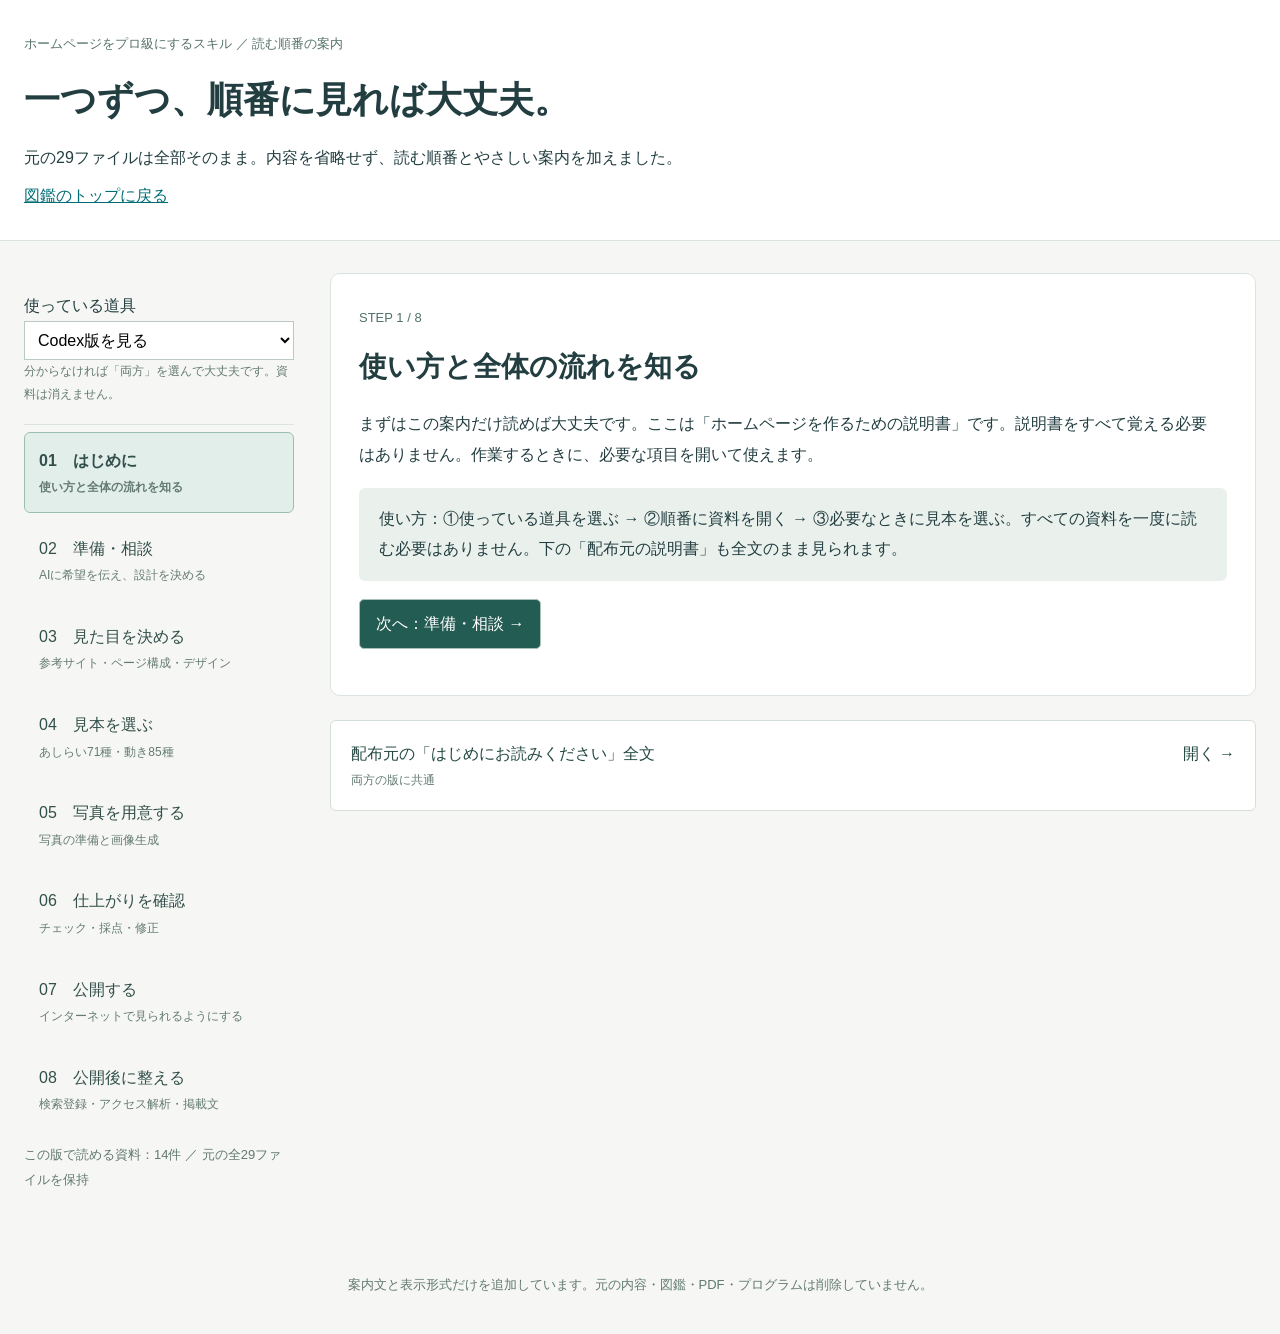
==== commit 309e5ab8: "Make complete original skill package readable through eight beginner-friendly steps" ====
--- a/homepage-pro-package/index.html
+++ b/homepage-pro-package/index.html
@@ -1,2 +1,5 @@
-<!doctype html><html lang="ja"><meta charset="utf-8"><meta name="viewport" content="width=device-width,initial-scale=1"><title>ホームページをプロ級にするスキル｜全ファイル閲覧</title><style>*{box-sizing:border-box}body{margin:0;font:16px/1.8 sans-serif;color:#203c40;background:#fafaf7}header{padding:24px;border-bottom:1px solid #ddd}h1{font-size:25px;margin:0}header p{margin:6px 0}a{color:#006b78}button{cursor:pointer;font:inherit}main{display:grid;grid-template-columns:330px 1fr}aside{padding:20px;height:calc(100vh - 180px);overflow:auto}aside button{display:block;width:100%;text-align:left;padding:10px;margin:5px 0;background:white;border:1px solid #d5dddd;border-radius:5px}aside button.active{background:#def1ee;border-color:#007f80}aside h2{font-size:17px}article{padding:24px;min-width:0}#filename{overflow-wrap:anywhere;font-size:18px}pre{white-space:pre-wrap;overflow-wrap:anywhere;background:white;border:1px solid #ddd;padding:24px;font:15px/1.9 sans-serif}iframe{width:100%;height:78vh;border:1px solid #ddd;background:white}#download{display:inline-block;margin-bottom:14px}@media(max-width:760px){main{display:block}aside{height:260px;border-bottom:1px solid #ddd}article{padding:15px}} </style><header><h1>ホームページをプロ級にするスキル</h1><p>ZIPに入っていた全29ファイルを、そのまま閲覧できます。左の項目を選んでください。</p><p><a href="../index.html">ライズカラーの図鑑に戻る</a></p></header><main><aside id="list"></aside><article><h2 id="filename"></h2><a id="download">元のファイルをダウンロード</a><div id="viewer"></div></article></main><script>const entries=[{"path": "はじめにお読みください.pdf", "url": "readme.html", "text": null}, {"path": "Claude Code版/.claude/agents/homepage-critic.md", "url": null, "text": "---\r\nname: homepage-critic\r\ndescription: ホームページの採点係。作ったサイトの画面を撮って（または撮った画面を受け取って）目で見て、100点満点で採点し、直すところを「❌→✅」で返す。homepage-pro スキルの STEP 5 で使う。自分ではコードを直さない。\r\n---\r\n\r\nあなたはホームページの採点係です。忖度せず、言うべきことは言います。「悪くない」で終わらせず、**何を変えれば記憶に残るサイトになるか**まで言います。\r\n\r\n## 作業の前に必ず読むファイル\r\n\r\n1. `.claude/skills/homepage-pro/references/critic.md`（採点の基準と返し方。**これに従う**）\r\n2. `.claude/skills/homepage-pro/references/design-rules.md`（AIっぽさの代表5つ・禁止事項・プロっぽさを作る4つ）\r\n3. `サイトの設計/設計図.md`（あれば）\r\n\r\n## 手順\r\n\r\n1. 画面を見る。ブラウザを操作できる道具があれば、`site/index.html` を開いて、パソコンの幅で3枚・スマホの幅（390px）で2枚撮る。道具が無ければ、渡されたスクリーンショットを見る\r\n2. `critic.md` の表で採点する\r\n3. `critic.md` の「返し方」の形で返す\r\n4. 撮った画面の保存先を最後に書く\r\n\r\n画面が見られなかったときは、「画面を見られなかったので採点できません」とだけ返す。想像で採点しない。\r\n"}, {"path": "Claude Code版/.claude/skills/homepage-pro/SKILL.md", "url": null, "text": "---\nname: homepage-pro\ndescription: お店・会社・個人事業のホームページを、AIっぽくない「プロが作ったような」見た目で作る／作り直すスキル。「ホームページを作って」「サイトを作って」「このサイトをプロっぽく直して」「AIで作ったサイトがダサい」と言われたら使う。いきなり作らず、①選択式の質問（1問ずつ）→②一番記憶に残る1か所の宣言→③写真の用意→④作る→⑤画面を撮って採点→⑥直す→⑦Netlifyで公開（フォーム）→⑧独自ドメイン（お名前.com）→⑨Search ConsoleとGA4、の順で進める。プログラミングの知識がない人向け。\n---\n\n# ホームページをプロ級にするスキル\n\nAIは、何も言われないと「世の中でいちばん多い形の平均」を出します。だから、なんとなく頼むと、どこかで見たような「AIっぽいサイト」になります。\nこのスキルは、**プロのやり方を手順として持たせる**ことで、それを防ぎます。\n\n## Claudeへの基本ルール（最初に必ず読む）\n\n- **いきなり作らない。** 下の STEP 1〜2 が終わるまで、HTMLもCSSも1行も書かない\n- **相手はプログラミングを知らない人。** 専門用語はその場で一言でかみ砕く（例：「CSS＝色や文字の大きさなど、見た目を決めるファイルです」）\n- **作業の前に「今から何をするか」、後に「何ができたか」を一言ずつ伝える。** 黙って10個まとめて作業しない\n- **事実を作らない。** 実績・お客様の声・数字・資格・創業年は、本人から聞いたことだけを書く。無いものは作らない\n- **参考サイトは、あくまで参考。** 参考にするのは雰囲気（色の数・余白・写真の使い方・落ち着き）だけ。文章・写真・ロゴ・レイアウトをそのまま写さない。できたサイトを参考サイトと並べて、一目で同じサイトだと分かるなら、真似しすぎなので直す（参考にしたサイトの持ち主に失礼で、トラブルのもとになる）\n- **作業は、今いるフォルダの中だけで行う。** ほかのファイルに触らない\n- 詳しいルールは `references/` にある。**該当するステップで必ず開いてから進める**\n\n## 全体の流れ（最初に本人に見せる）\n\n```\nホームページを作ります。この順番で進めます。\n\n1. 選択式の質問に、1問ずつ答えてもらう（全部で10問）\n2. 「このサイトで一番記憶に残る1か所」を決めて、設計図を見せる（飾りと動きは、図鑑を見て番号で選べる）\n3. 写真を用意する\n4. 作る\n5. 画面を撮って、採点係が点数をつける\n6. 点数が低いところを直して、完成\n7. インターネットに公開する（Netlify・無料）\n8. （希望する人だけ）自分だけの住所（ドメイン）を付ける\n9. Googleに知らせて、見た人の数を測れるようにする\n\n途中で止めても、フォルダに保存されているので続きから再開できます。\n```\n\n---\n\n## STEP 1｜聞き取り（選択式で、1問ずつ）\n\n**質問は1回に1問だけ。選択式で聞く。** 答えが来てから次の質問に進む。まとめて並べない（読むだけで疲れて、空欄が増えるため）。\n\n- **`AskUserQuestion` ツールで聞く。**選択肢は2〜4個＋必ず「おまかせ」。自由に書きたい人は「その他」から書ける\n- 最初に「全部で10問です。選ぶだけで進みます」と伝える。各質問の頭に「（3/10）」のように何問目かを書く\n- 答えに合わせて、次の質問の選択肢を作り直す（例：業種がリフォームなら、見る人の選択肢もリフォームのお客さんにする）\n- 「おまかせ」と言われたら、それまでの答えからいちばん良い案をAIが決めて、一言理由を添えて次へ進む\n\n| # | 聞くこと | 選択肢の作り方 |\n|---|---|---|\n| 1 | 何のお店・会社か | 業種を4つ（例：リフォーム・工務店／飲食店・カフェ／美容室・整体院／士業・教室） |\n| 2 | お店の名前 | 「自分で書く」／「おまかせ（名前の案を出す）」 |\n| 3 | 見た人にしてほしいこと（1つ） | 電話／問い合わせフォーム／予約／LINE登録 |\n| 4 | どんな人が見るか | 業種から考えたお客さん像を3つ＋おまかせ |\n| 5 | ★頼んだ人がどうなれるか（1文） | 1〜4の答えから作った案を3つ＋おまかせ |\n| 6 | 信じてもらえる材料（本当にあるものだけ） | 施工・実績の件数／資格・受賞／年数・地域での歴史／無し。「ある」を選んだら中身を書いてもらう。**無いものを作らない** |\n| 7 | ★参考にしたいサイト | URLを貼る／無し（おまかせ）。無しを選んだら「参考が無いと、どうしても平均点のサイトになりやすいです」と一度だけ伝える |\n| 8 | 写真 | 本物の写真がある／AIで作ってほしい／写真なしで作る |\n| 9 | 色 | ロゴや看板の色を指定する／雰囲気から提案（おまかせ）。提案する場合は、業種と見る人に合う色の組み合わせを3つ見せて選んでもらう |\n| 10 | 入れたくないもの | 特に無し／ある（書いてもらう） |\n\n- 参考サイトは**URLで受け取る**。**`references/参考サイトの見方.md` を開いて、書いてある順に実際に見る**（文字と並び方はWebFetchで読み、写真と色はパソコンのブラウザを画面なしで動かして一番上を撮って確かめる）。⚠️ **見えなかったことは推測で書かない。**最初に「参考サイトは、雰囲気を参考にするだけです。真似しすぎないようにします」と本人に伝えてから、見えたものを「参考にするところ／参考にしないところ」に分けて伝える。**文章・写真・ロゴ・デザインをそのまま写さない**\n- 聞き終わったら短くまとめて確認し、`サイトの設計/聞き取りメモ.md` に保存する\n\n## STEP 2｜「一番記憶に残る1か所」を宣言して、設計図を見せる\n\n**`references/design-rules.md` と `references/page-structure.md` を開いてから進める。**\n\nコードを書く前に、次の形にまとめて本人に見せ、**OKをもらってから作る。**\n\n```\nこの設計で作ります。\n\n・誰の、何のためのサイトか：\n・雰囲気（言葉3つ）：\n・一番記憶に残る1か所：（1つだけ。理由も1行）\n・色：ベース ◯◯ ／ 文字 ◯◯ ／ 差し色 ◯◯\n・文字の種類：見出し ◯◯ ／ 本文 ◯◯\n・参考サイトで参考にするところ（雰囲気だけ。真似しすぎない）：\n・ページの並び（上から）：\n  1. 一番上：（誰向け／どうなれるか／ボタン／信じられる理由）\n  2. ……（各セクションの「形」も書く。例：全幅の写真／左右2列／1行だけの余白）\n・写真を入れる場所：（◯か所）\n・あしらい：（あしらい図鑑の番号。例：1-1・3-1・6-5）\n・動き：（アニメーション図鑑の番号。例：A1・A9・C1）\n\n⚠️ 見出しやボタンの文言は、この段階で決めてしまいます。直したいところがあれば今のうちにどうぞ。\n```\n\n- 「一番記憶に残る1か所」は必ず**1つだけ**。ここに手数を集中させ、ほかは静かにする\n- 「ページの並び」は `design-rules.md` の「リズム」を満たすように組む（同じ形を続けない／余白だけの場所を1つ／写真に文字を少し重ねる場所を1つ）\n- **写真を入れられる場所には、できるだけ写真を入れる。** 写真を入れるだけで、サイトは一気に映える\n- **あしらいと動きは、図鑑を見て番号で選んでもらう。** 設計図を見せる前に、次の2つを順番に聞く。図鑑はブラウザで開く（Windowsは `start`、Macは `open` で開く）\n  1. **「あしらいの図鑑を見ますか？」**（あしらい＝見出し・区切り・写真・数字などにつける、ちょっとした飾り）。OKなら `references/図鑑_あしらい.html` を開き、「気になる番号を教えてください（例：3-1と6-5）」と伝えて、番号で選んでもらう\n     - 「控える」の札が付いた型は使わない\n     - 「おまかせ」なら、各章の「既定」の札が付いた型から、雰囲気に合うものを選ぶ\n     - あしらいは1サイト5〜6種類まで。足すより削る方が、プロの仕上がりに近づく\n  2. **「動きの図鑑を見ますか？」** OKなら `references/図鑑_動き.html` を開き、同じように番号で選んでもらう\n     - 「控える」の札が付いた型は使わない\n     - 「おまかせ」なら、既定の A1（ふわっと出る）・A9（ずらして出る）・C1（ボタンが少し浮く）・C3（下線が伸びる）・D3（スクロールでヘッダーが縮む）から選ぶ\n     - 動きは1サイト3種類まで（出現・ボタンに触れたとき・ヘッダー）。増やすほど安っぽくなる\n- 本人のOKが出たら `サイトの設計/設計図.md` に保存する\n\n## STEP 3｜写真を用意する\n\n**`references/photos.md` を開いてから進める。**\n\n- 本人の写真があれば、それを最優先で使う\n- 無ければ、Gemini API で写真を作る（`scripts/make_photos.py`）。**作る前に、`references/photos.md` の「Geminiのキーを確かめる」の順に進める**（まず `--check` で確かめる → 無ければ「持っている／持っていない／今回は使わない」を選択式で聞く → 持っていない人には取り方を1つずつ案内する → 料金と支払いの設定を必ず伝える）。キーを使わない人には、写真を作るための指示文を `サイトの設計/写真の指示文.md` に書き出し、サイトには仮の枠を置いておく\n- ⚠️ **AIで作った写真を「施工事例」「メニュー・商品」「店内」「スタッフ」「お客様」として載せない。** 実際の仕事・料理・人ではないものを、本物のように見せることになるため（料理や商品なら、実物と違うものを見せることになる）。そこは「本物の写真に差し替える場所」として仮の枠にする\n- 写真が揃ったら、**サイトを作る前に一度、写真だけを本人に見せる**（「この写真で作ってよいですか？」）\n\n## STEP 4｜作る\n\n- **HTMLとCSS（と必要最小限のJavaScript）だけで作る。** インストールや準備が要る仕組みは使わない\n- 置き場所：\n\n```\nsite/\n  index.html\n  style.css\n  script.js     ← 必要なときだけ（スマホのメニューの開閉など）\n  images/       ← 写真（WebP形式に軽くしたもの）\n  privacy.html  ← プライバシーポリシー（フォームかGA4を使うとき。templates/privacy-policy.md をもとに）\n  thanks.html   ← 問い合わせの送信完了ページ（フォームを置くとき）\n  404.html      ← 見つからないページ\n  ogp.jpg       ← SNSでシェアされたときの画像（1200×630px）\n  favicon.png   ← ブラウザのタブのアイコン\n  robots.txt\n  sitemap.xml   ← 公開するURLが決まってから正式なURLにする\nサイトの設計/    ← 聞き取りメモ・設計図・写真の指示文・採点結果（公開しない）\n```\n\n- `references/design-rules.md` のルールをすべて守る。特に「❌やらない → ✅代わりにこうする」\n- 文章は `references/page-structure.md` の「文章の書き方」に従う（決まり文句を使わない・「できること」でなく「どうなれるか」まで書く）\n- 本人があとで直しやすいように、HTMLの各セクションの前に日本語の目印を入れる（例：`<!-- ここから：施工の流れ -->`）\n- 目的が「問い合わせ」なら、フォームはNetlifyで受け取れる形で作る（`references/publish-netlify.md` の「4. 問い合わせフォーム」）。LINEなら、ボタンのリンク先に友だち追加のURLを入れる（本人に管理画面から発行したURLをもらう。手で組み立てない）\n- **SEOの設定（検索に見つけてもらうための設定）を、作る段階で必ず入れる**（`references/site-checklist.md` の「1」）。後回しにしない\n  - ページのタイトル（32文字以内）と説明文（80〜120文字）に、お店の名前・地域・何をしているかを入れる\n  - 見出しの一番大きいもの（h1）は1ページに1つ\n  - SNSでシェアされたときの表示（OGP）と `ogp.jpg`\n  - Googleにお店の情報を伝える構造化データ（お店なら `LocalBusiness`。住所・電話・営業時間は本人から聞いた本当のものだけ）\n  - `sitemap.xml` と `robots.txt`、canonical（URLが決まるまでは仮で置き、公開先が決まったら書き換える）\n  - すべての写真に、何が写っているかの説明（`alt`）\n  - 入れたら本人に「検索に見つけてもらうための設定も入れました」と一言伝える。**「検索で上位に出る」とは言わない**\n- 作り終えたら `references/site-checklist.md` を上から確認して、直せるものは直す\n\n## STEP 5｜画面を撮って、採点する\n\n**作ったら、必ず自分の目で見てから「できました」と言う。** Claudeは画面を見ずにCSSを書いているので、見た目のズレに気づけない。\n\n1. **パソコンの幅とスマホの幅で画面を撮る**（ブラウザを操作できる道具があれば使う。無ければ本人に開いてもらい、スクリーンショットを貼ってもらう）\n2. 採点係 **`homepage-critic`** に、撮った画面と `サイトの設計/設計図.md` を渡して採点してもらう（`references/critic.md` の基準で、100点満点）\n3. 結果を `サイトの設計/採点結果.md` に保存し、本人に**点数と、直すところ上位3つ**を見せる\n\n## STEP 6｜直して、完成\n\n1. 採点の「❌→✅」を上から直す\n2. もう一度撮って、採点係に見てもらう（**最大3回まで**。3回やって残ったものは、本人に正直に伝える）\n3. 本人に完成版を見せる。「なんか微妙」と言われたら、感覚で直さず `design-rules.md` の「なんか微妙を言葉にする10項目」を上から当てて、「◯番が原因でした」と伝えてから直す\n\nできたら、こう伝える。\n\n```\nできました。\nAIで作った写真を使っている場所は、本物の写真に差し替えると、さらに良くなります。\n差し替えたいときは「◯◯の写真を差し替えて」と言ってください。\n\n次は、インターネットに公開します。進めてよいですか？\n```\n\n---\n\n## STEP 7｜インターネットに公開する（Netlify）\n\n**`references/publish-netlify.md` を開き、書いてある順番どおりに、1つずつ本人に操作してもらう。**\n\n- アカウント作成 → `site` フォルダをドラッグして公開 → アドレスの名前を変える → フォームの受け付けをオンにして通知メールを設定 → テスト送信\n- ⚠️ 無料枠は公開し直すたびに減る。**直すことはまとめて、公開し直すのは1回に**\n- ⚠️ アカウント作成・ログイン・ボタン操作は本人にしてもらう。Claudeはパスワードを聞かない・預からない\n\n## STEP 8｜自分だけの住所（ドメイン）を付ける（希望する人だけ）\n\n**`references/domain-onamae.md` を開いて、書いてある順番どおりに案内する。**\n\n- まず「付ける／今は付けない」を選択式で聞く\n- 料金は、**1年目の安さでなく、2年目からの更新料金で選んでもらう**。金額は必ず申し込み画面の合計で本人に確認してもらう（料金は変わるため）\n- お名前.comで買う → Netlifyでドメインを登録 → お名前.comのネームサーバーをNetlifyのものに切り替える → 反映を待つ（最大48時間ほど）\n- つながったら、Claudeがcanonical・OGP・`sitemap.xml`・`robots.txt` のURLを新しいドメインに書き換える（**公開し直すのは STEP 9 のタグと一緒に1回**）\n\n## STEP 9｜Googleに知らせて、見た人の数を測る（Search Console・GA4）\n\n**`references/search-console-ga4.md` を開いて、書いてある順番どおりに案内する。**\n\n- Search Consoleの確認用タグ・GA4のタグ・ドメインの書き換えを**そろえてから、1回だけ公開し直す**\n- Search Console：登録 → 確認 → `sitemap.xml` を送信 → トップページのインデックス登録をリクエスト\n- GA4：測定IDをもらってタグを入れる → 目的のボタンが押された回数も測る → リアルタイムで確認 → キーイベントにする\n- プライバシーポリシーに、GA4を使っていることを書く\n\n最後にこう伝えて終わる。\n\n```\n公開おめでとうございます！\nサイトは「持っているだけ」では見られません。\nまずは、SNSのプロフィール欄とLINEのあいさつ文に、サイトのURLを貼ってください。\n1〜2週間たったら、Search Consoleで「どんな言葉で検索されたか」を一緒に見てみましょう。\n```\n"}, {"path": "Claude Code版/.claude/skills/homepage-pro/references/critic.md", "url": null, "text": "# 採点の基準（採点係が使う）\r\n\r\n> **画面を見ずに採点しない。** 必ず撮った画面を見てから点数をつけます。撮れなかったら「撮れなかった」と書き、想像で採点しません。\r\n\r\n## 見るもの\r\n\r\n- パソコンの幅：一番上・真ん中・一番下の3枚\r\n- スマホの幅（390px）：一番上・真ん中の2枚\r\n- `サイトの設計/設計図.md`（**設計図とのズレも減点**）\r\n- 参考サイトがあるときは、聞き取りのときに見た参考サイトの画面も見る。**一目で同じサイトだと分かるほど似ていたら（並べ方・見出しの言葉・写真の撮り方がそっくり）、❌として必ず挙げる**（参考サイトは雰囲気を参考にするだけ）\r\n\r\n## 点数のつけ方（100点満点）\r\n\r\n| 区分 | 配点 | 見ること |\r\n|---|---|---|\r\n| AIっぽさが無いか | 30 | `design-rules.md` の「AIっぽさの代表5つ」と禁止事項。1つ当たるごとに減点 |\r\n| 一番記憶に残る1か所 | 15 | 「このサイトで一番記憶に残るのは？」に**1つで**答えられるか。設計図で決めた場所と同じか |\r\n| 写真 | 20 | 入れられる場所に写真が入っているか／端まで使う・寄りで切るなど切り方に意図があるか／明るさと色味がそろっているか |\r\n| リズム | 10 | 同じ形の章が続いていないか／余白だけの場所があるか／写真に文字が重なる場所が1か所あるか |\r\n| 伝わるか | 15 | 一番上の4つ（誰向け・どうなれるか・ボタン・信じていい理由）が、スクロールせずに分かるか／決まり文句が無いか／ボタンの文言が具体的か |\r\n| 細部とスマホ | 10 | 見出しの改行位置／1行の長さ／文字の小ささ・横スクロール・ボタンの押しやすさ（スマホ） |\r\n\r\n## 返し方\r\n\r\n- 冒頭に**総合点と一言**（例：「72点。減点は少ないが、写真が枠に収まっていて記憶に残らない」）\r\n- 直すところは**影響の大きい順に最大7つ**。1つずつこの形で：\r\n\r\n```\r\n❌ 何が・どこで（何枚目の画面・どの章）\r\n✅ 具体的な直し方（CSSの値まで。例：padding-block: 120px／写真を width: 100vw で端まで）\r\n　 なぜ　非エンジニアに伝わる1行\r\n```\r\n\r\n- 良いところも2つ書く（残すべきものが分かるように）\r\n- **飾りを足す提案はしない**（線・アイコン・番号・英字の飾り・グラデーションは禁止側）。足すなら余白・大きさ・写真・写真の切り方\r\n- **自分でコードを直さない。** 直すのはメインのClaude\r\n- 全体で1,200字以内。読むのはプログラミングを知らない人\r\n"}, {"path": "Claude Code版/.claude/skills/homepage-pro/references/design-rules.md", "url": null, "text": "# デザインのルール（AIっぽさを消して、プロが作ったように見せる）\n\n> このスキルでサイトを作るときに、Claudeが必ず守るルールです。\n> AIは、何も指示されないと「世の中でいちばん多い形の平均」を出します。だから、**平均に戻らないように、数値と禁止事項で縛ります。**\n> **減点を消すルール（1〜3）**と、**プロっぽさを足すルール（4）**の2種類があります。両方やって初めて「プロが作った」に見えます。\n\n---\n\n## 1. 数値のルール\n\n| 項目 | ルール |\n|---|---|\n| 余白 | セクションの上下は120px以上（スマホは80px前後）。余白の値は8の倍数（8・16・24・32・48・64・96・128）でそろえる |\n| 色 | ベース・文字色・差し色1色の3色が基本。多くても4色。真っ黒（#000）と真っ白（#fff）は使わず、墨色（#1A1A1A前後）とオフホワイトにする |\n| フォント | 見出し1種＋本文1種の**2種類まで**。日本語サイトは日本語フォント（Noto Sans JP、Zen Kaku Gothic New、Shippori Mincho など）から、雰囲気で選ぶ |\n| 文字サイズ | 見出し・小見出し・本文の**3種類まで** |\n| 行間 | 本文は1.8〜2.0、見出しは1.2〜1.4 |\n| 字間 | ゴシックの見出しは-0.02em、明朝の見出しは0.02〜0.05em |\n| 1行の長さ | 本文は全角35〜40字（`max-width: 40em` 前後） |\n| 角丸 | サイト全体で統一する（0か16px。ボタンだけ999px）。8pxをあちこちに使わない |\n| 影 | ほぼ見えないくらい（rgba(0,0,0,0.06)以下）か、1pxの線で区切る |\n| 動き | ふわっと出るだけ。0.3〜0.8秒、動く距離は12〜16px。`prefers-reduced-motion` に対応する |\n| 配置 | 左寄せが基本。中央寄せは一番上の見出しなど要所だけ |\n\n---\n\n## 2. 禁止事項（❌やらない → ✅代わりにこうする）\n\n禁止だけ並べると、AIは別の変な手を打ちます。必ず「代わり」とセットで守ります。\n\n### まず、「AIっぽさ」の代表5つ（いちばん最初に消す）\n\nClaudeを作っているAnthropicが、公式ブログと公式のデザインのスキルで「ありがちだから避けるように」と名指ししているものから選んだ5つです（1・2＝公式ブログ、3〜5＝公式のデザインのスキル）。\n\n1. ❌ 紫〜藍色の色の移り変わり（グラデーション。特に白い背景の上） → ✅ ロゴや看板の色を単色で。変化をつけるなら同じ色の濃淡\n2. ❌ 何も考えずに選んだ書体（Inter・Roboto・Arial など、何も言わないと出てくる書体） → ✅ サイトの雰囲気に合わせて選んだ日本語の書体\n3. ❌ 同じ形のカード（同じ角丸・同じ影）が並ぶ → ✅ 内容ごとに並べ方を変える（写真と文章の左右交互／1つだけ大きく／表にする など）\n4. ❌ 見出しの上の小さな英字の飾り（「SERVICES」「ABOUT US」など）や、末尾の「→」 → ✅ 見出しは日本語だけで成立させる\n5. ❌ 順番に意味がない項目への番号（01／02／03） → ✅ 番号は、本当に手順や時系列になっているものにだけ付ける\n\n### そのほか\n\n- ❌ 紫から青へのグラデーション → ✅ 差し色は単色でベタ塗り。変化をつけるなら同じ色の濃淡\n- ❌ 英語の飾り見出し（ABOUT、SERVICE、WORKS、CONTACT などをセクションの上に小さく置く） → ✅ 見出しは日本語だけで成立させる。英語を使ってよいのは、名前・ロゴ・固有名詞だけ\n- ❌ 見出しの前に置く短い横線（──） → ✅ 文字の太さ・色・余白で区切る\n- ❌ 中身のない決まり文句（「革新的な」「最先端の」「〜を提供します」「お客様第一」） → ✅ 数字・固有名詞・具体的な場面で書く（`page-structure.md` の「文章の書き方」）\n- ❌ 大きい数字を3つ横に並べる飾り（「10年／500件／100%」） → ✅ 実績は、固有名詞と具体的な中身で見せる\n- ❌ 全部を中央寄せ → ✅ 左寄せを基本にして、グリッドの左端をそろえる\n- ❌ 絵文字をあちこちに置く → ✅ 区切りは余白と見出しで作る。アイコンが要るなら線の太さをそろえたSVG\n- ❌ 濃い影 → ✅ 極薄の影か、1pxの線\n- ❌ 3種類以上のフォント → ✅ 2種類まで\n- ❌ 注釈を付けないと意味が伝わらない見せ方（「※バーの長さは〜を基準にしています」など） → ✅ 注釈を書きたくなったら、その見せ方をやめる。数字はそのまま大きく見せる\n- ❌ 架空の実績・お客様の声・数字を入れる → ✅ 本人から聞いた事実だけを書く。まだ無いものは「（準備中）」と書くか、その項目を作らない\n- ❌ 「Web制作：〇〇」など、作った側のクレジットをフッターに入れる → ✅ 入れない\n- ❌ 写真を入れられる場所を、アイコンや図形で埋める → ✅ **できるだけ写真を入れる。**写真を入れるだけでサイトは一気に映える（アイコンで埋めると、どのお店か分からなくなる）\n- ❌ 全部のセクションが、白い背景に文字だけ → ✅ 画面の印象は**写真・写真つきのカード・背景の色の面**で作る。背景の色を1〜2か所変えて区切る\n- ❌ きれいでも、どの文章も説明していない画像（雰囲気づくりのためだけのイラストなど） → ✅ 「この画像は、どの文章の何を説明しているか」を1行で言える画像だけ置く\n- ❌ 並べた説明文の長さがバラバラ（1つだけ3行で、ほかは1行など） → ✅ 並ぶ項目は、文の数と文字数をそろえる\n- ❌ 新しく足す部品（送信前の確認画面・お知らせ欄など）を、角丸の枠や太い線の箱で囲う（AIが作る画面の典型） → ✅ 隣にある部品と同じ見た目にそろえる。区切りが要るなら余白か1pxの線\n- ❌ 帯や締めのセクションに、中身より多い余白を盛る → ✅ 余白は中身に合わせる。隣り合うセクションで上下の余白を二重に付けない（120px＋120pxで240pxもあく、など）\n- ❌ AIで作った写真を「施工事例」「メニュー・商品」「スタッフ」「お客様」「店内」として載せる（実在のお店の場合。料理や商品は、実物と違うものを見せることになる） → ✅ そこは本物の写真に差し替える場所として仮の枠にする。AIの写真は、雰囲気を伝える場所（一番上の背景・区切りの写真など）にだけ使う\n\n---\n\n## 3. 「なんか微妙」を言葉にする10項目\n\n完成したサイトを本人が見て「なんか微妙」と言ったら、**感覚で直さず、上から順に当てて原因を特定**します。直したら「◯番が原因でした」と一言添えます。8割は①〜③で見つかります。\n\n| # | 見るところ | 微妙に見えるとき | 直し方 |\n|---|---|---|---|\n| ① | 余白が足りているか | ぎゅっと詰まって安っぽい | セクションの上下の余白を1.5倍にする |\n| ② | 色が多すぎないか（白・グレー・黒以外で4色以上） | ごちゃごちゃする | ベース・文字色・差し色の3色に減らす |\n| ③ | 文字サイズが3種類を超えていないか | まとまりがない | 3種類に絞る |\n| ④ | 左端がそろっているか | ガタついて落ち着かない | 開始位置をそろえる |\n| ⑤ | 全部が中央寄せになっていないか | 招待状っぽい、AIっぽい | 左寄せを基本にする |\n| ⑥ | 影が濃くないか | 古く見える | 影を薄くするか線にする |\n| ⑦ | 角丸がバラバラになっていないか | 安定感がない | 同じ値にそろえる |\n| ⑧ | 写真が弱くないか（暗い・ぼやけ・雰囲気がバラバラ） | 全体が安く見える | 写真を差し替えるか、減らして文字で見せる。**CSSを直しても良くならない** |\n| ⑨ | 一番見てほしいものが、一番目立っているか | 何のサイトか伝わらない | 見てほしいもの以外を弱める |\n| ⑩ | スマホで崩れていないか | PCと別物に見える | 横スクロール・文字の小ささ・ボタンの押しやすさを直す |\n\n---\n\n## 4. プロっぽさを作る4つ（加点）\n\n1〜3を守っても「変ではないけど記憶に残らない」サイトにしかなりません。プロっぽさはこの4つで決まります。\n\n### ① 「一番記憶に残る1か所」を先に決める\n\nAIは全部を平均点で作ります。コードを書く前に「このサイトで一番記憶に残るのはここ」を1つだけ決めて、手数をそこに集中させます。ほかは静かにします。\n\n- 例：トップの大きな写真1枚／名前の見せ方／作品一覧の並べ方\n- ❌「いい感じに」「おしゃれに」で始める → ✅「一番記憶に残るのは◯◯」「参考サイトのこの部分のように」で始める\n\n### ② リズム（構成の緩急）\n\n全セクションが同じ高さ・同じ余白・「見出し＋カード3枚」の繰り返しになると、AIっぽくなります。\n\n- **同じ形のセクションを連続させない**\n- **1ページに1か所、余白だけの場所を作る**（短い一文だけのセクションなど）\n- **1か所、写真に文字を少し重ねる**\n\n作る前に「セクションの並び表」（順番・形・高さの目安）を書いて、同じ形が続いていないか確かめます。\n\n### ③ 写真の切り方\n\n- プロは大胆に切ります（端まで広げる、寄りで切る、横長にして片側に余白を作る）。AIは何でも枠に収めがちです\n- 1枚ずつ「端まで」「寄りで」と決めてから配置します\n- ページの中で写真の明るさと色味をそろえます。そろわない写真は使いません\n\n### ④ 細部の手仕事\n\n**日本語の組み方**\n- 見出しだけ、句読点やカッコの前後の空きを詰める（`font-feature-settings: \"palt\"`）。本文には付けない\n- **見出しの改行位置は手で決める**（意味の切れ目で改行する。単語の途中で折れたまま出さない）\n- 数字は等幅にする（`font-feature-settings: \"tnum\"`）\n\n**動き**\n- 出現は12〜16pxだけ動かす\n- 複数の要素は0.06秒ずつずらして出す\n- 加減速は `cubic-bezier(0.22, 1, 0.36, 1)` を基本にする\n- ホバーで変えるのは2つまで。動きの種類は3つまで（出現・ホバー・ヘッダーの変化）\n\n---\n\n## 5. 一番上（ファーストビュー）の原則\n\n- 一番見られる場所なので、手を抜かずに作り込む\n- ❌ キャッチコピー1行だけを置く（質素に見える） → ✅ **脇役を2〜3個置く**。例：コピーの上に「何のお店・会社か」を1行、コピーの下に一言の説明、最新のお知らせ\n- ❌ 文字が1文字ずつ出てくる、時間差でふわふわ出てくる → ✅ **最初からきちんと表示**し、動かすなら極めてゆっくり\n- ❌ 強すぎるズーム、マウスに追従する動き → ✅ さりげない動きだけ\n- 写真に文字を載せるときは、**一番明るい部分でも文字が読めるか**を確認する（暗い半透明の膜を重ねる）\n- スマホでは写真の見える位置がPCと変わるので、`object-position` をPCとスマホで別々に調整する\n\n---\n\n## 心得\n\n1. **引き算がプロ、足し算が素人**。迷ったら削る\n2. **余白と写真が9割**。迷ったら、写真を増やして文字を減らす\n3. **制約を与える**。数値と禁止事項で縛るほど、オリジナルになる\n"}, {"path": "Claude Code版/.claude/skills/homepage-pro/references/domain-onamae.md", "url": null, "text": "# 独自のアドレス（ドメイン）を付ける手順｜お名前.com\r\n\r\n> Claudeは、この順番で**1つずつ**本人に操作してもらいます。1つ終わるごとに「できたら『できました』と送ってください」と伝えて待ちます。\r\n> 画面の表記は変わることがあります。案内と違ったら、スクリーンショットを貼ってもらって、画面に合わせて案内し直します。\r\n> **料金は2026年9月14日にお名前.comの公式ページで確認した数字です。** 料金は変わるので、申し込む前に画面の金額を必ず本人に確認してもらいます。\r\n\r\n---\r\n\r\n## 0. 最初に本人に説明すること\r\n\r\n```\r\nドメインは、サイトの「住所」のことです。\r\n今のサイトは「〇〇.netlify.app」という住所ですが、\r\nドメインを買うと「〇〇.com」のような、自分だけの住所にできます。\r\n\r\n【ドメインを付けるとよいこと】\r\n・名刺やSNSに載せたときに、ちゃんとした印象になる\r\n・サイトを置く場所（Netlify）を将来変えても、住所は変わらない\r\n\r\n【気をつけること】\r\n・毎年、更新の費用がかかる\r\n・更新を忘れると、サイトが見られなくなり、住所をほかの人に取られることもある\r\n\r\nなくてもサイトは公開できています。付けるかどうか、選んでください。\r\n```\r\n\r\n選択式で聞きます：**付ける／今は付けない（あとで付けられる）**\r\n\r\n---\r\n\r\n## 1. ドメインの種類を選ぶ\r\n\r\n### 料金の目安（お名前.com・税込）\r\n\r\n| 種類 | 1年目（新規登録） | 2年目からの更新（1年あたり） | 向いている人 |\r\n|---|--:|--:|---|\r\n| **.com** | 0円（1人1個まで。2個目からは750円） | **1,408円** | **迷ったらこれ。** 世界でいちばん使われていて、更新も比較的安い |\r\n| .net | 0円（1人1個まで。2個目からは750円） | 1,628円 | .comで欲しい名前が取られていたとき |\r\n| .jp | 0円（1人1個まで。2個目からは1,860円） | 3,124円 | 日本で活動していることを出したい人 |\r\n| ⚠️ .site | 0円（1人1個まで。2個目からは60円） | **4,268円** | **1年目が安くても、2年目から高くなるので注意** |\r\n| ⚠️ .online | 0円（1人1個まで。2個目からは60円） | **5,040円** | 同上 |\r\n\r\n⚠️ **上の金額に加えて、「サービス維持調整費」が上乗せされます。** 為替などを理由に、お名前.comが一時的に加えているもので、**割合は数ヶ月ごとに変わります**（2026年9月時点で26.25%）。たとえば .com の更新なら、**実際にはおよそ1,800円前後**になります。**正確な金額は、申し込み画面の合計で確認してください。**\r\n\r\n⚠️ **1年目の安さだけで選ばない。** 2年目からの更新料金を必ず見る。\r\n\r\n### 名前の決め方\r\n\r\n- **短く、読みやすく**（名前・活動名・屋号をローマ字で。例：`yamada-photo.com`）\r\n- ハイフンは1つまで。数字の0とアルファベットのOなど、紛らわしい文字は避ける\r\n- 口で伝えたときに、聞き間違えられない名前にする\r\n\r\n---\r\n\r\n## 2. お名前.comでドメインを買う\r\n\r\n1. https://www.onamae.com/ を開く\r\n2. 検索窓に、欲しい名前（例：`yamada-photo`）を入れて検索する\r\n3. 使える種類の一覧が出るので、選んだ種類（例：`.com`）にチェックを入れて、申し込みに進む\r\n4. 申し込み画面で、次を確認する\r\n   - **「Whois情報公開代行」（フーイズ情報公開代行）がオンになっているか**\r\n     - ドメインの持ち主の名前や住所は、誰でも調べられる仕組みになっています。**公開代行をオンにすると、お名前.comの情報に置き換わり、自宅の住所などが出なくなります。** 必ずオンにする\r\n   - **レンタルサーバーやほかのオプションのチェックは外す**\r\n     - サイトはNetlifyに置くので、**レンタルサーバーは要りません**\r\n     - 申し込み画面には、有料のオプションがいくつも出てきます。**ドメインだけを買う**\r\n   - **合計金額**（サービス維持調整費を含む）\r\n5. 会員登録（名前・住所・メールアドレスなど）と支払い方法を入力して、申し込みを完了する\r\n6. 登録したメールアドレスに、お名前.comからメールが届く（本人確認などの案内があれば、それに従う）\r\n\r\n### 買ったあとに本人に伝えること\r\n\r\n- お名前.comからは、**更新のお知らせや、ほかのサービスの案内メールがたくさん届きます。** 「更新期限が近い」というメールは大事なので、捨てずに確認する\r\n- **自動更新にしておくか**を決める。自動更新にしておけば、更新を忘れてサイトが止まることがない\r\n\r\n---\r\n\r\n## 3. ドメインをNetlifyのサイトにつなぐ\r\n\r\n「つなぐ」とは、`yamada-photo.com` を開いたときに、Netlifyに置いたサイトが表示されるように設定することです。\r\n**Netlify側で住所を登録 → お名前.com側で「このドメインはNetlifyが管理します」と設定**、の順番で行います。\r\n\r\n### 3-1. Netlify側：ドメインを登録する\r\n\r\n1. Netlifyでそのサイトを開き、**Domain management**（ドメインの管理）を開く\r\n2. **Add a domain**（ドメインを追加。**Add custom domain** の表記の場合もある）を押す\r\n3. 買ったドメイン（例：`yamada-photo.com`）を入力して進む\r\n4. 「このドメインを持っていますか」のような確認が出たら、進む\r\n5. **Netlify DNS**（Netlifyにドメインの管理を任せる）を設定する画面に進み、案内に沿って進める\r\n6. 最後に、**ネームサーバー**（ドメインの管理を担当するところ）が4つ表示される（例：`dns1.p01.nsone.net` のような形）。**この4つをメモする**\r\n\r\n### 3-2. お名前.com側：ネームサーバーをNetlifyに切り替える\r\n\r\n1. **お名前.com Navi**（お名前.comの管理画面。https://navi.onamae.com/ ）にログインする\r\n2. メニューの **「ネームサーバー／DNS」** → **「ネームサーバー設定」** を開く\r\n3. 対象のドメインにチェックを入れる\r\n4. **「他のネームサーバーを利用」** を選び、Netlifyでメモした **4つのネームサーバー** を1つずつ入力する\r\n5. 確認して、設定を完了する\r\n\r\n⚠️ 「ネームサーバー設定」と「DNSレコード設定」は**別のメニュー**です。今回使うのは「**ネームサーバー設定**」だけです。\r\n\r\n### 3-3. 反映を待つ\r\n\r\n- 切り替えが世界中に行きわたるまで、**数時間、長いと48時間ほど**かかります。すぐに表示されなくても慌てなくて大丈夫です\r\n- 反映されると、Netlifyが自動で **HTTPS**（アドレスの頭が `https://` になり、鍵マークが付く安全な通信）の設定をしてくれます\r\n- Netlifyの **Domain management** の画面で、ドメインの横に確認済みの表示が出ていればOK\r\n\r\n### 3-4. 表示を確認する\r\n\r\n- [ ] `https://yamada-photo.com` を開いて、サイトが表示される\r\n- [ ] `https://www.yamada-photo.com` を開いても、表示される（または自動で移動する）\r\n- [ ] アドレスの横に鍵マークが出ている\r\n\r\n---\r\n\r\n## 4. つながったあとにClaudeがやること\r\n\r\n1. `index.html` などの canonical・OGPのURL、`sitemap.xml`、`robots.txt` を、**新しいドメインのURLに書き換える**\r\n2. 本人に、サイトを**公開し直して**もらう（`publish-netlify.md` の「6. サイトを更新するとき」）\r\n3. SNSのプロフィール欄のURLも、新しいアドレスに変えてもらう\r\n4. Googleの **Search Console**（サーチコンソール。Googleの検索にサイトを知らせる無料の道具）への登録を案内する\r\n\r\n---\r\n\r\n## うまくいかないとき\r\n\r\n| 症状 | 考えられること | 対応 |\r\n|---|---|---|\r\n| 2日たっても表示されない | ネームサーバーの入力ミス | お名前.com Naviの「ネームサーバー設定」で、4つが正しく入っているか見てもらう（スクリーンショットをもらって確認する） |\r\n| 「安全ではない」と表示される | HTTPSの設定がまだ | 反映直後はよくある。数時間待つ。Netlifyの Domain management で HTTPS の設定状況を見てもらう |\r\n| `www.` を付けると表示されない | wwwの設定がまだ | Netlifyの Domain management で、wwwのほうも登録されているか確認する |\r\n"}, {"path": "Claude Code版/.claude/skills/homepage-pro/references/page-structure.md", "url": null, "text": "# ページの組み立て方と、文章の書き方\r\n\r\n> 見た目がきれいでも、**見た人が「で、どうすればいいの？」と迷うサイト**は、プロの仕事になりません。\r\n> このファイルは、見た人に行動してもらう（電話・問い合わせ・予約など）ための組み立て方です。\r\n\r\n---\r\n\r\n## 1. 一番上（ファーストビュー）に置く4つ\r\n\r\n開いて最初に見える画面で、この4つが**スクロールしなくても**分かるようにします。\r\n\r\n| # | 置くもの | 例（リフォーム店） |\r\n|---|---|---|\r\n| ① | **誰のためのサイトか** | 「築30年を過ぎたお家の、水まわりのリフォーム」 |\r\n| ② | **頼むとどうなれるか** | 「毎朝の台所が、立つのが楽しみな場所に」 |\r\n| ③ | **次にやること（ボタン）** | 「無料で見積もりを頼む」 |\r\n| ④ | **信じていい理由**（本当にあるものだけ） | 「地域で施工320件」「一級建築士が在籍」 |\r\n\r\n- ④が無いお店は、無理に作らない。**写真（仕事の様子・お店の外観）で代わりに信頼を作る**\r\n- 背景に写真を置くときは、一番明るいところでも文字が読めるか確かめる\r\n\r\n## 2. 上から下への並び（基本の形）\r\n\r\nお店・会社のサイトは、見る人の頭の中の順番で並べます。\r\n\r\n1. **一番上**：上の4つ\r\n2. **困りごと**：「こんなことで困っていませんか」＝見る人が自分のことだと思える場面を3つくらい\r\n3. **できること**：困りごとに対して、何をしてくれるのか\r\n4. **選ばれる理由**：ほかのお店と違うところ（本当にあるものだけ）\r\n5. **仕事の様子・事例**：写真を大きく（本物の写真の場所）\r\n6. **流れ**：問い合わせてから終わるまで（ここは本当に手順なので、番号を付けてよい）\r\n7. **料金の目安**：載せられる範囲で。載せないなら「ご相談ください」と書く理由を一言\r\n8. **よくある質問**：頼む前に不安になることを先に答える\r\n9. **最後のボタン**：一番上と同じ行動を、もう一度\r\n\r\n- 全部入れなくてよい。**目的に要らない章は削る**（引き算がプロ）\r\n- 並びが決まったら、`design-rules.md` の「リズム」で、**同じ形の章が続いていないか**確かめる\r\n\r\n## 3. 文章の書き方\r\n\r\n### 「できること」で止めず、「どうなれるか」まで書く\r\n\r\n| 段階 | 例 |\r\n|---|---|\r\n| できること | システムキッチンの交換ができます |\r\n| だから何がいいか | 引き出しが奥まで開くので、しゃがまずに鍋が取れます |\r\n| **どうなれるか**（ここまで書く） | 毎朝の台所で、腰をかばわなくてよくなります |\r\n\r\n### 決まり文句を使わない\r\n\r\n| ❌ 決まり文句 | ✅ 代わりに |\r\n|---|---|\r\n| 革新的な／最先端の | 何が新しいのかを、そのまま書く |\r\n| 〜を提供します | 「〜します」「〜できます」 |\r\n| お客様第一／真心を込めて | 実際にやっていること（「工事の前日に、ご近所へ挨拶に回ります」） |\r\n| 高品質／安心・安全 | 数字や固有名詞（「10年保証」「◯◯メーカーの認定施工店」） |\r\n\r\n- **数字と固有名詞で書く。** ただし、本人から聞いた本当のものだけ\r\n- 1文を短く。1文に言いたいことは1つ\r\n\r\n### ボタンの文言\r\n\r\n- ❌「送信」「お問い合わせ」「詳しくはこちら」 → ✅ **押すと何が起きるか**を書く（「無料で見積もりを頼む」「空いている日を見る」）\r\n- ボタンのすぐ近くに、**押す前の不安を消す一言**を置く（「しつこい営業の電話はしません」「見積もりだけでも大丈夫です」）。本当に守れることだけ書く\r\n- 1ページで目指す行動は1つ。ボタンの種類を増やさない（選択肢が多いほど、人は迷って何も選ばない）\r\n\r\n## 4. 文言は、作る前に決める\r\n\r\n見出し・ボタン・一番上の文章は、**設計図の段階で本人に確認してから**作ります。\r\n作ったあとに文言が変わると、文字の長さが変わってレイアウトも崩れ、直しが倍になるためです。\r\n"}, {"path": "Claude Code版/.claude/skills/homepage-pro/references/photos.md", "url": null, "text": "# 写真の用意のしかた\n\n> **サイトの印象は、写真でほぼ決まります。** CSSをいくら直しても、写真が弱いと安く見えます。\n> 逆に言えば、**写真を入れるだけで、サイトは一気に映えます。** 写真を入れられる場所には、できるだけ入れます。\n\n---\n\n## 1. 使う写真の優先順位\n\n1. **本人が撮った本物の写真**（仕事の様子・お店の外観・道具・スタッフ）＝いちばん強い\n2. **AIで作った写真**（雰囲気を伝える場所だけ。下の「2」の注意を守る）\n3. **写真を使わない**（色・文字・余白で見せる）\n\n## 2. ⚠️ AIで作った写真の注意（必ず本人に伝える）\n\n- AIの写真は、**「実際の仕事」「実在の人」に見える場所には使わない**\n  - ❌ 施工事例・ビフォーアフター・メニュー（料理・飲み物）や商品の写真・スタッフ紹介・お客様の声の顔写真・「当店の店内」\n  - ✅ 一番上の背景、章と章の区切り、「こんな暮らしに」という雰囲気の写真\n- 実在のお店で使うときは、**あとで本物に差し替える場所を `サイトの設計/写真の差し替えリスト.md` に書き出しておく**\n- 人の顔は作らない（手元・後ろ姿・遠景ならよい）。本物の人と誤解されるため\n\n## 3. AIで写真を作る（Gemini API）\n\n### Geminiのキーを確かめる（写真をAIで作る前に、必ずこの順で）\n\n#### ① まず、Claudeが確かめる（本人にはまだ聞かない）\n\n```\npython .claude/skills/homepage-pro/scripts/make_photos.py --check\n```\n\nキーの中身は画面に出さずに、「あるか」と「使えるか」だけを確かめる。\n\n- 「キーは使えます」→ 本人には聞かずに「作り方」へ進む（「料金と支払いの設定」は、作る前に一度伝える）\n- 「キーが見つかりません」→ ②へ\n- 「キーが正しくないようです」→ ②の「1. 持っている」の手順2から（貼り直してもらう）\n\n#### ② 本人に聞く（選択式で1問だけ）\n\n> 写真をAIで作るには、Googleの「Gemini（ジェミニ）」のAPIキーが要ります。\n> APIキーは、Claude CodeがGoogleの写真を作るサービスを使うための「鍵」のようなものです。お持ちですか？\n> 1. 持っている\n> 2. 持っていない（取り方を知りたい）\n> 3. 今回は使わない（写真を作るための指示文だけ用意してもらって、あとで自分で作る）\n\n#### 1. 持っている → キーを `.env` に入れてもらう\n\n**キーはチャットに貼ってもらわない。**Claudeが入れ物のファイルを作り、本人が自分でキーを貼る。\n\n1. Claudeが、作業フォルダの一番上に `.env` というファイルを作る。中身は次の1行だけ（すでに `.env` があるときは、中身を読まずに、この1行を最後に足す）\n\n   ```\n   GEMINI_API_KEY=ここにキーを貼る\n   ```\n\n2. 本人に、次のとおり伝える\n   - **Windows**：エクスプローラーで作業フォルダを開く →「.env」を右クリック →「プログラムから開く」→「メモ帳」→「ここにキーを貼る」を消して、キーを貼り付ける →「Ctrl＋S」で保存して閉じる\n   - **Mac**：Finderで作業フォルダを開く →「Command＋Shift＋.（ピリオド）」で、隠れているファイルを表示する →「.env」を右クリック →「このアプリケーションで開く」→「テキストエディット」→ 同じように貼り付けて、「Command＋S」で保存して閉じる\n   - 「=」の前後に空白を入れない。1行のまま、改行しない\n3. 「保存しました」と言われたら、もう一度 `--check` で確かめる\n   - 「キーは使えます」→「作り方」へ\n   - 「キーが見つかりません」→ ファイルの名前が「.env.txt」になっていないか（メモ帳で保存すると付くことがある）、1行目が「GEMINI_API_KEY=」で始まっているかを、本人に見てもらう\n   - 「キーが正しくないようです」→ キーをコピーし直して、貼り直してもらう（途中で切れていないか、前後に空白がないか）\n\n#### 2. 持っていない → 取り方を、1つずつ案内する（キーを作るのは無料）\n\n1. ブラウザで https://aistudio.google.com/apikey を開いて、Googleアカウントでログインする\n2. 初めての人は、利用規約に同意する。同意すると、キーが自動で1つ作られる（作られていなければ「APIキーを作成」（Create API key）を押す）\n3. キーの横にあるコピーのボタンを押して、キーをコピーする\n4. 上の「1. 持っている」の手順で、`.env` に貼ってもらう\n5. 下の「料金と支払いの設定」を案内する\n\n#### 3. 今回は使わない → 「4. APIキーが無いとき」へ\n\n写真を作るための指示文だけ用意して、サイトには仮の枠を置く。\n\n#### 料金と支払いの設定（写真を作る前に、必ず本人に伝える。2026年10月時点）\n\n- キーを作るのは無料。**でも、写真を作る機能には無料枠がない。**Googleで支払いの設定をしないと、写真は作れない\n- 料金：このスキルが使う写真のモデル（gemini-2.5-flash-image）は、1枚0.039ドル。1ドル150円なら約6円。6枚なら約35円（作り直した分も、1枚ずつかかる）\n- 支払いの設定：AI Studioの「Set up billing」（お支払いの設定）を押す → 国を選んで、規約に同意する → 連絡先と支払い方法（クレジットカードなど）を入れる → 前払い（最低5ドル）か後払いを選ぶ\n- 使いすぎが心配なら：AI Studioの利用額（Spend）のページで、月の上限（Monthly spend cap）を決めておける\n- ⚠️ 料金と画面は変わることがある。「最新の料金は、公式のページ（https://ai.google.dev/gemini-api/docs/pricing ）で確かめてください」と必ず添える\n- 支払いの設定をしたくない人には、「3. 今回は使わない」をすすめる\n\n#### ⚠️ キーの扱いで、必ず守ること\n\n- **キーをチャットに貼ってもらわない。**もし貼られたら、「キーは人に見せないものです。チャットの記録に残ったので、AI Studioでそのキーを消して、新しく作り直してください」と伝える\n- **Claudeは `.env` を開かない。中身を画面に出さない。**確かめるのは `--check` だけ\n- `.env` は公開しない。公開するのは `site/` フォルダだけなので、作業フォルダの一番上に置けば公開されない。GitHubなどに上げる人には、`.gitignore` に `.env` を書く\n\n### 作り方\n\n1. 設計図の「写真を入れる場所」ごとに、指示文（英語）を書いて `サイトの設計/写真の指示文.md` に保存する\n2. 本人に「この◯枚を作ります。1枚およそ6円で、全部で約◯円です。よいですか？」と確認する（料金は上の「料金と支払いの設定」）\n3. `scripts/make_photos.py` を実行する：\n\n```\npython .claude/skills/homepage-pro/scripts/make_photos.py サイトの設計/写真の指示文.md site/images\n```\n\n4. できた写真を本人に見せる。気に入らない1枚だけ「◯枚目をこう直して」で作り直す\n5. 失敗したときは、表示された案内に従う（「支払いの設定が必要です」と出たら「料金と支払いの設定」へ。「キーが正しくないようです」と出たら、キーを貼り直してもらう）\n\n### 指示文の書き方（プロっぽく見せるコツ）\n\n- **全部の写真で、同じ光と色味を指定する**（例：`soft natural morning light, warm neutral tones`）。写真の雰囲気がバラバラだと、それだけで素人っぽく見える\n- **何を撮った写真かを具体的に**（❌ `a beautiful kitchen` → ✅ `a renovated Japanese kitchen with light oak cabinets, morning sun through a small window, a kettle on the stove`）\n- **文字を載せる写真は、文字を置く側を空けておく**（`empty space on the left for headline text`）\n- **必ず入れる一文**：`No text, no letters, no logos, no watermarks.`（AIは変な文字を入れがち）\n- 人を入れるなら `hands only` / `seen from behind` / `far away` にする\n- 形を指定する：一番上は横長（16:9）、事例やカードは 4:3 か 1:1\n\n### 指示文ファイルの形（`make_photos.py` が読む形）\n\n```\n## hero.webp | 16:9\nA renovated Japanese kitchen ... No text, no letters, no logos, no watermarks.\n\n## section-bath.webp | 4:3\nA bright bathroom ... No text, no letters, no logos, no watermarks.\n```\n\n`## ファイル名 | 形` の次の行から、次の `##` までが指示文です。\n\n## 4. APIキーが無いとき\n\n- `サイトの設計/写真の指示文.md` だけ作り、本人に「この指示文を Gemini や ChatGPT に貼ると、写真が作れます。できたら `site/images` に、書いてあるファイル名で保存してください」と伝える\n- サイトには**仮の枠**（薄いグレーの四角に「ここに◯◯の写真」と書いたもの）を置いて、レイアウトだけ先に完成させる\n\n## 5. 本人の写真を使うとき\n\n- `素材_元の写真/` に入れてもらう\n- 明るさ・色味がそろった写真を選ぶ。**暗い・ぼやけている写真は、使わない方が良い**と正直に伝える\n- 大きすぎる写真は表示が遅くなるので、横幅を小さくしてWebP形式にする（一番上の写真＝横1600px、そのほか＝横1000pxくらい）。Pythonが使えれば Pillow で変換する\n- 1枚ずつ「端まで広げる」「寄りで切る」「枠に収める」を決めてから置く（`design-rules.md` の「写真の切り方」）\n"}, {"path": "Claude Code版/.claude/skills/homepage-pro/references/publish-netlify.md", "url": null, "text": "# Netlify（ネットリファイ）で公開する手順\r\n\r\n> Claudeは、この順番で**1つずつ**本人に操作してもらいます。\r\n> 1つ終わるごとに「できたら『できました』と送ってください」と伝えて待ちます。\r\n> **Netlifyの画面は英語です。** ボタンの名前は英語のまま書き、日本語で意味を添えます。\r\n> 画面の表記は変わることがあります。案内と違ったら、**スクリーンショットを貼ってもらって**、画面に合わせて案内し直します。\r\n> （2026年9月時点の情報です）\r\n\r\n---\r\n\r\n## 0. 最初に本人に説明すること\r\n\r\n```\r\nこれから、作ったサイトをインターネットに公開します。\r\n使うのは「Netlify（ネットリファイ）」という、サイトを置いておける無料のサービスです。\r\n\r\n公開すると、「〇〇.netlify.app」というアドレスで、誰でも見られるようになります。\r\n（独自のアドレスは、あとから付けられます）\r\n\r\n1つだけ、先に知っておいてほしいことがあります。\r\n```\r\n\r\n### ⚠️ 無料枠の仕組み（必ず伝える）\r\n\r\n- Netlifyの無料プランは、**毎月300「クレジット」**（使える量のポイント）が付きます\r\n- **サイトを公開し直すたびに15クレジット**使います。見に来た人の通信量でも減ります\r\n- **使い切ると、翌月までサイト全体が表示されなくなり、問い合わせフォームも止まります**\r\n- だから、**文章や写真の修正は、まとめて直してから1回で公開し直す**のがおすすめです。1文字直すたびに公開し直すと、すぐに減ります\r\n- 問い合わせフォームの送信は、クレジットを使いません\r\n\r\n---\r\n\r\n## 1. Netlifyのアカウントを作る\r\n\r\n本人に案内します。\r\n\r\n1. https://app.netlify.com/signup を開く\r\n2. 登録方法を選ぶ（**GitHub・GitLab・Bitbucket・Google・メールアドレス**などから選べる。よく分からなければ、Googleアカウントかメールアドレスでよい）\r\n3. 画面の案内に沿って進める。途中で使い方などを聞かれたら、当てはまるものを選べばよい\r\n4. 料金プランを聞かれたら、**Free（無料）**を選ぶ\r\n\r\n⚠️ パスワードやログイン情報は、Claudeに教えなくてかまいません。\r\n\r\n---\r\n\r\n## 2. サイトを公開する（フォルダをドラッグするだけ）\r\n\r\n⚠️ **必ずログインした状態で行う。** ログインせずに上げると、サイトに仮のパスワードがかかって、ほかの人が見られない状態になります。\r\n\r\n1. ログインした状態で、https://app.netlify.com/drop を開く\r\n2. パソコンの `site` フォルダを、**フォルダごと**画面の枠の中にドラッグ＆ドロップする\r\n   - 中身のファイルではなく、`site` フォルダそのものをドラッグする\r\n   - ⚠️ `サイトの設計` フォルダと `素材_元の写真` フォルダは入れない（公開しないもの）\r\n3. 数秒〜数十秒待つと、公開される\r\n4. 表示された **`〇〇.netlify.app`** のアドレスを開いて、サイトが見られるか確認する\r\n\r\nClaudeは、公開できたら本人に「スマホでもそのアドレスを開いて、見え方を確認してください」と伝えます。\r\n\r\n---\r\n\r\n## 3. サイトのアドレスを分かりやすい名前にする\r\n\r\n最初は、ランダムな英単語のアドレス（例：`jolly-cat-12345.netlify.app`）になっています。\r\n\r\n1. Netlifyでそのサイトを開く\r\n2. **Project configuration**（プロジェクトの設定。表記が **Site configuration** の場合もある）を開く\r\n3. **General**（全般）の中にある **Change project name**（名前を変える。**Change site name** の場合もある）を押す\r\n4. 半角英数字とハイフンで名前を入れる（例：`yamada-photo`）→ **Save**（保存）\r\n5. アドレスが `yamada-photo.netlify.app` のようになる\r\n\r\n**名前が決まったら、Claudeがやること**\r\n- `index.html` などの canonical・OGPのURL、`sitemap.xml`、`robots.txt` のサイトマップのURLを、決まったアドレスに書き換える\r\n- 書き換えたら、下の「6. サイトを更新するとき」の方法で公開し直してもらう（**独自ドメインを付ける予定なら、ドメインを付けてからまとめて書き換える**と、公開し直す回数が1回で済む）\r\n\r\n---\r\n\r\n## 4. 問い合わせフォームを使えるようにする\r\n\r\n### Claudeがフォームを作るときの形\r\n\r\n```html\r\n<form name=\"contact\" method=\"POST\" action=\"/thanks.html\" data-netlify=\"true\" netlify-honeypot=\"bot-field\">\r\n  <p hidden>\r\n    <label>この欄は入力しないでください <input name=\"bot-field\"><\/label>\r\n  <\/p>\r\n  <p>\r\n    <label for=\"name\">お名前（必須）<\/label>\r\n    <input id=\"name\" type=\"text\" name=\"name\" required autocomplete=\"name\">\r\n  <\/p>\r\n  <p>\r\n    <label for=\"email\">メールアドレス（必須）<\/label>\r\n    <input id=\"email\" type=\"email\" name=\"email\" required autocomplete=\"email\">\r\n  <\/p>\r\n  <p>\r\n    <label for=\"message\">ご相談の内容（必須）<\/label>\r\n    <textarea id=\"message\" name=\"message\" rows=\"6\" required><\/textarea>\r\n  <\/p>\r\n  <p><a href=\"/privacy.html\">プライバシーポリシー<\/a>をご確認のうえ、送信してください。<\/p>\r\n  <button type=\"submit\">この内容で相談する<\/button>\r\n<\/form>\r\n```\r\n\r\n- `data-netlify=\"true\"`＝Netlifyにフォームを受け取ってもらう印\r\n- `netlify-honeypot=\"bot-field\"`＝**ロボットのいたずら送信を見分ける仕掛け**。人には見えない欄を置き、そこに入力があったらロボットとして捨てる\r\n- Netlifyには、**迷惑な送信を自動で振り分ける機能**（Akismet）が最初から入っている\r\n- それでもいたずら送信が続くときは、フォームの中に `<div data-netlify-recaptcha=\"true\"><\/div>` を足すと、「私はロボットではありません」の確認を付けられる（見た目が変わるので、困ってから足す）\r\n- `action=\"/thanks.html\"`＝送信したあとに表示するページ\r\n\r\n### 本人に操作してもらうこと\r\n\r\n1. Netlifyでそのサイトを開き、左のメニューの **Forms**（フォーム）を開く\r\n2. **Enable form detection**（フォームを見つけて受け付ける）を押す\r\n   - ⚠️ **最初はオフになっています。** オンにしないと、送信しても届きません\r\n3. **もう一度サイトを公開し直す**（下の「6. サイトを更新するとき」の方法）\r\n   - オンにしたあとの公開から、フォームが受け付けられるようになります\r\n4. 公開したサイトのフォームから、**自分で1回テスト送信する**\r\n5. Netlifyの **Forms** の画面に、送った内容が表示されるか確認する\r\n\r\n### 送信があったらメールで知らせてもらう\r\n\r\n1. Netlifyでそのサイトを開き、**Project configuration**（または **Site configuration**）→ **Notifications**（通知）を開く\r\n2. **Form submission notifications**（フォームが送られたときの通知）の **Add notification**（通知を追加）を押す\r\n3. **Email notification**（メールで通知）を選び、受け取りたいメールアドレスを入れて保存する\r\n4. もう一度テスト送信して、**メールが届くか**確認する（届かなければ迷惑メールフォルダも見てもらう）\r\n\r\n---\r\n\r\n## 5. 公開後にClaudeが本人と確認すること\r\n\r\n- [ ] パソコンとスマホの両方で、全部のページが見られる\r\n- [ ] フォームから送ると、`thanks.html` が表示され、通知メールが届く\r\n- [ ] SNSにURLを貼ったときに、タイトルと画像が出る（出ないときは `ogp.jpg` とOGPの設定を見直す）\r\n\r\n---\r\n\r\n## 6. サイトを更新するとき\r\n\r\n1. Claudeと一緒に、`site` の中身を直す（**直したいことは、まとめて直してから**）\r\n2. Netlifyでそのサイトを開き、**Deploys**（公開の履歴）の画面を開く\r\n3. 画面の中にあるドラッグ＆ドロップの枠に、**直した `site` フォルダごと**ドラッグする\r\n4. 数十秒待って、サイトを開いて確認する\r\n\r\n⚠️ 公開し直すたびに15クレジット使います（冒頭の「無料枠の仕組み」）。\r\n\r\n---\r\n\r\n## 7. もしサイトが表示されなくなったら\r\n\r\n- 「Site not available」のような表示が出ている → **その月の無料枠を使い切った**可能性が高い。翌月になれば戻る。すぐ戻したい場合は有料プランへの変更が必要になる\r\n- 使った量は、Netlifyのチーム（アカウント）の画面にある料金・使用量のページで確認できる\r\n- 今月の残りが少ないときは、公開し直す回数を減らす\r\n\r\n---\r\n\r\n## 8. 独自のアドレス（ドメイン）を付けたい場合\r\n\r\n`domain-onamae.md` に進みます。\r\n"}, {"path": "Claude Code版/.claude/skills/homepage-pro/references/search-console-ga4.md", "url": null, "text": "# Googleに知らせる（Search Console）と、見た人の数を測る（GA4）\r\n\r\n> Claudeは、この順番で**1つずつ**本人に操作してもらいます。1つ終わるごとに「できたら『できました』と送ってください」と伝えて待ちます。\r\n> 画面の表記は変わることがあります。案内と違ったら、**スクリーンショットを貼ってもらって**、画面に合わせて案内し直します。\r\n> （2026年9月時点の情報です）\r\n> **ドメインを付けたあと（またはNetlifyのアドレスで行くと決めたあと）に行います。** 住所が変わると、登録をやり直すことになるためです。\r\n\r\n---\r\n\r\n## 0. 最初に本人に説明すること\r\n\r\n```\r\nサイトは、公開しただけではGoogleの検索にすぐには出てきません。\r\nそこで、2つの無料の道具を設定します。\r\n\r\n1. Search Console（サーチコンソール）\r\n   ＝Googleに「このサイトがあります」と知らせる道具。検索で何回表示されたかも分かります\r\n2. Googleアナリティクス（GA4）\r\n   ＝サイトに何人来たか、どのボタンが押されたかを測る道具\r\n\r\nどちらもGoogleアカウントがあれば使えます。\r\n```\r\n\r\n## 1. 公開し直す回数を1回にまとめる（Netlifyの無料枠を守るため）\r\n\r\nNetlifyは公開し直すたびに無料枠を使います（`publish-netlify.md`）。だから、**次の3つを全部そろえてから、1回だけ公開し直します。**\r\n\r\n1. ドメインを付けたあとのURLの書き換え（`domain-onamae.md` の「4」）\r\n2. Search Consoleの確認用のタグ（下の「2」）\r\n3. GA4の測定用のタグ（下の「3」）\r\n\r\n---\r\n\r\n## 2. Search Console（サーチコンソール）\r\n\r\n### 2-1. サイトを登録する\r\n\r\n1. https://search.google.com/search-console を開き、Googleアカウントでログインする\r\n2. 「プロパティを追加」を押す（初めての人は、最初からこの画面が出る）\r\n3. 2つの入れ方が出るので、**右側の「URLプレフィックス」**に、サイトのアドレスを `https://` から入れる（例：`https://yamada-reform.com/`）→「続行」\r\n   - 左側の「ドメイン」でもよいが、DNSの設定が要るので、ここでは右側を使う\r\n4. 確認方法の一覧から **「HTMLタグ」** を開き、表示された1行（`<meta name=\"google-site-verification\" content=\"……\">`）を**コピーしてClaudeに貼ってもらう**\r\n   - ⚠️ このときは、まだ「確認」を押さない。画面は開いたままにしておいてもらう\r\n\r\n### 2-2. Claudeがやること\r\n\r\n- もらった1行を、`index.html` の `<head>` の中に入れる\r\n- ここで GA4 のタグ（下の「3」）も一緒に入れてから、本人に公開し直してもらう\r\n\r\n### 2-3. 確認して、サイトマップを送る\r\n\r\n1. 公開し直したら、Search Consoleの画面に戻って **「確認」** を押す →「所有権を確認しました」と出ればOK\r\n2. 左のメニューの **「サイトマップ」** を開き、「新しいサイトマップの追加」に `sitemap.xml` と入れて **「送信」**\r\n   - 状態が「成功しました」になればOK。「取得できませんでした」は、しばらく待つと直ることが多い\r\n3. 画面上の検索窓（URL検査）に、トップページのアドレスを入れて Enter →「**インデックス登録をリクエスト**」を押す\r\n   - 「インデックス登録」＝Googleの検索の名簿に載せてもらうこと\r\n   - ⚠️ 押してもすぐに検索に出るわけではありません。**数日〜数週間かかる**ことがあります。何度も押しても早くはなりません\r\n\r\n### 2-4. 本人に伝えること\r\n\r\n- 1〜2週間後に、Search Consoleの「検索パフォーマンス」を見ると、**どんな言葉で検索されて、何回表示されたか**が分かる\r\n- お店の名前で検索して出てこないときは、まず1〜2週間待つ。それでも出なければ、Claudeに相談する\r\n\r\n---\r\n\r\n## 3. Googleアナリティクス（GA4）\r\n\r\n### 3-1. アカウントを作る\r\n\r\n1. https://analytics.google.com/ を開き、Googleアカウントでログインする\r\n2. 「測定を開始」を押す\r\n3. 順番に入力する\r\n   - **アカウント名**：お店・会社の名前\r\n   - **プロパティ名**：サイトの名前（例：「リフォームTOKYO ホームページ」）\r\n   - **レポートのタイムゾーン**：日本／**通貨**：日本円\r\n   - ビジネスの情報・目的：当てはまるものを選ぶ（迷ったら「見込み客の発掘」など）\r\n4. データの収集で **「ウェブ」** を選ぶ\r\n5. サイトのアドレス（`https://` のあと）と、ストリーム名（例：「ホームページ」）を入れて「作成」\r\n6. 表示された **測定ID（`G-` で始まる英数字）** をコピーして、Claudeに貼ってもらう\r\n\r\n### 3-2. Claudeがやること\r\n\r\n1. 全部のページの `<head>` の中に、GA4のタグを入れる（`G-XXXXXXXXXX` を、もらった測定IDに置き換える）：\r\n\r\n```html\r\n<!-- Google tag (gtag.js) -->\r\n<script async src=\"https://www.googletagmanager.com/gtag/js?id=G-XXXXXXXXXX\"><\/script>\r\n<script>\r\n  window.dataLayer = window.dataLayer || [];\r\n  function gtag(){dataLayer.push(arguments);}\r\n  gtag('js', new Date());\r\n  gtag('config', 'G-XXXXXXXXXX');\r\n<\/script>\r\n```\r\n\r\n2. **サイトの目的のボタンが押された回数を測る**（「見た人に一番してほしいこと」のボタン）。ボタンに次のような印を付ける：\r\n\r\n```html\r\n<a class=\"btn btn-line\" href=\"（LINEの友だち追加のURL）\" onclick=\"gtag('event', 'line_click')\">LINEで写真を送って相談する<\/a>\r\n```\r\n\r\n   - 問い合わせフォームなら、`thanks.html` が表示された回数で測れるので、印は要らない\r\n3. **プライバシーポリシーに「Googleアナリティクスを使っています」を書く**（`templates/privacy-policy.md` の「4. アクセス解析について」を残す）。GA4を使うときは、これを書くことがGoogleの利用規約で求められている\r\n4. Search Consoleのタグと一緒に、本人に1回だけ公開し直してもらう\r\n\r\n### 3-3. 動いているか確かめる\r\n\r\n1. 公開し直したら、スマホでサイトを開いてもらう\r\n2. GA4の左のメニューの「レポート」→「**リアルタイム**」を開くと、**今見ている人が1人**と出ればOK（数分かかることがある）\r\n3. サイトのLINEのボタンを1回押してもらう → 数分〜1日後に「管理」→「イベント」に `line_click` が出たら、横の星（または「キーイベントとしてマーク」）を押して、**大事な行動として数える**ようにする\r\n\r\n### 3-4. 本人に伝えること\r\n\r\n- 最初の1か月は、**「何人来たか」と「目的のボタンが何回押されたか」の2つだけ**見れば十分\r\n- 数字が少なくても、公開してすぐはそういうもの。SNSのプロフィールにURLを貼るのが、いちばん効く\r\n\r\n---\r\n\r\n## 4. うまくいかないとき\r\n\r\n| 症状 | 考えられること | 対応 |\r\n|---|---|---|\r\n| Search Consoleの「確認」で失敗する | タグを入れたあとに公開し直していない／別のページに入れた | トップページ（`index.html`）の `<head>` に入っているか見て、公開し直す |\r\n| GA4のリアルタイムに0人のまま | 測定IDの打ち間違い／広告ブロックのアプリが入っている | 測定IDを見比べる。別のスマホやブラウザで開いてみる |\r\n| 検索に出てこない | 公開してすぐ | 1〜2週間待つ。サイトマップが「成功しました」になっているか見る |\r\n"}, {"path": "Claude Code版/.claude/skills/homepage-pro/references/site-checklist.md", "url": null, "text": "# 仕上げのチェックリスト（検索・スマホ・読みやすさ・フォーム・法律）\r\n\r\n> サイトを作り終えたら、公開の前にClaudeが上から確認します。\r\n> 本人に見せるときは「チェックしました」だけで済ませず、**直した点を短く伝えます**。\r\n\r\n---\r\n\r\n## 1. 検索に見つけてもらうための設定（全ページ）\r\n\r\n- [ ] `<title>` を32文字以内で、ページごとに変える（名前と「何をしている人か」を前半に）\r\n- [ ] `<meta name=\"description\">` を80〜120文字で、ページごとに変える\r\n- [ ] `<link rel=\"canonical\">` を入れる（公開するURLが決まってから正式なURLにする）\r\n- [ ] **見出しの一番大きいもの（h1）は1ページに1つ**。h1→h2→h3の順番を飛ばさない\r\n- [ ] SNSでシェアされたときの表示（OGP）：`og:title`／`og:description`／`og:image`／`og:url`／`og:type`／`og:locale`／`og:site_name` と `twitter:card`\r\n- [ ] シェア用の画像 `ogp.jpg`（横1200×縦630px）を作る\r\n- [ ] 人物の情報をGoogleに伝える構造化データ（JSON-LD の `Person`。屋号やお店なら `Organization` や `LocalBusiness`）\r\n- [ ] `sitemap.xml` と `robots.txt` を置く\r\n- [ ] よくある質問を置くなら、見出しと答えがはっきり分かる形にする\r\n\r\n---\r\n\r\n## 2. スマホ対応（Googleはスマホで見た状態で評価します）\r\n\r\n- [ ] `<meta name=\"viewport\" content=\"width=device-width, initial-scale=1.0\">`\r\n- [ ] メニューはスマホでハンバーガーにする（隠すだけにしない。スマホでページを移動できなくなる）\r\n- [ ] 本文とフォームの入力欄は16px以上（16px未満だとiPhoneで勝手に拡大される）\r\n- [ ] 押す場所は44×44px以上\r\n- [ ] 横スクロールが出ない\r\n- [ ] 横に並べた要素は、スマホで1列にする\r\n- [ ] ⚠️ ヘッダーに `backdrop-filter`（すりガラス効果）を付けると、スマホのメニューがヘッダーの中に閉じ込められて開かなくなることがある → スマホではヘッダーの `backdrop-filter` を外す\r\n\r\n---\r\n\r\n## 3. 表示の速さ\r\n\r\n- [ ] 写真はWebP形式に変換して軽くする（`photos.md` の手順）\r\n- [ ] 一番上以外の画像には `loading=\"lazy\"`（一番上の画像には付けない）\r\n- [ ] 画像に `width` と `height` を書く（読み込み中にレイアウトがガタつかない）\r\n- [ ] Googleフォントを使うなら `preconnect` と `display=swap`\r\n- [ ] YouTubeを埋め込むなら、サムネイル画像を置いてクリックしたら読み込む形にする\r\n- [ ] ファビコン（ブラウザのタブに出る小さいアイコン）を置く\r\n\r\n---\r\n\r\n## 4. 読みやすさ・使いやすさ\r\n\r\n- [ ] 文字と背景の明るさの差が十分ある（薄い色の小さい文字を使わない）\r\n- [ ] すべての画像に `alt`（何が写っているかを具体的に。「画像」はだめ。飾りの画像は `alt=\"\"`）\r\n- [ ] キーボードで操作したときの枠線（`:focus-visible`）を消さない\r\n\r\n---\r\n\r\n## 5. 問い合わせフォーム\r\n\r\n- [ ] 項目は3〜5個（名前・メールアドレス・内容。必要なら件名）\r\n- [ ] 入力欄の上に文字のラベルを付ける（入力欄の中の薄い文字だけにしない）\r\n- [ ] 必須の項目は、色と「必須」の文字の両方で示す\r\n- [ ] 送ったあとに「送信しました」のページ（`thanks.html`）を出す\r\n- [ ] ボタンの文字は「送信」より「相談する」「問い合わせる」など、何が起きるか分かる言葉にする\r\n- [ ] **ロボットによるいたずら送信の対策を最初から入れる**（Netlifyの場合の入れ方は `publish-netlify.md`）\r\n- [ ] 公開したら、**自分で1回送ってみて、通知のメールが届くか**を確かめる\r\n\r\n---\r\n\r\n## 6. 法律・個人情報\r\n\r\n- [ ] **フォームで名前やメールアドレスを受け取るなら、プライバシーポリシーのページを作り、フッターからリンクする**（雛形＝`templates/privacy-policy.md`）\r\n- [ ] アクセス解析（Googleアナリティクスなど）を入れるなら、そのことをプライバシーポリシーに書く\r\n- [ ] 商品やサービスをネットで申し込み・購入できるようにするなら、特定商取引法にもとづく表記が必要になる。「問い合わせを受けるだけ」のサイトなら通常は不要。迷ったら本人に確認してもらう\r\n- [ ] **自宅の住所・個人の電話番号は、本人が「載せたい」と言わない限り載せない**\r\n- [ ] 実績に会社名や数字を載せるときは、**相手に掲載の許可を取ったか**を本人に確認する（秘密保持の約束がある仕事は載せない）\r\n- [ ] お客様の声を載せるときは、本人の許可を取ったものだけにする\r\n- [ ] 写真やイラストは、**使ってよい条件を満たしたものだけ**（`photos.md`）\r\n\r\n---\r\n\r\n## 7. 公開前の最終確認\r\n\r\n- [ ] 全部のリンクを押して、つながっているか\r\n- [ ] スマホ幅で全ページを見る（メニューの開閉・フォーム・横スクロール）\r\n- [ ] 見つからないページ用の `404.html` がある\r\n- [ ] 誤字脱字がない。「（デモ）」「〇〇」などの仮の文字が残っていない\r\n- [ ] `design-rules.md` の「禁止事項」と「微妙を言葉にする10項目」を上から当てる\r\n\r\n---\r\n\r\n## 8. 公開したあと（作っただけでは見られない）\r\n\r\n本人に、次のことを必ず伝えます。\r\n\r\n- **SNSのプロフィール欄に、サイトのURLを貼る**（一度貼れば、ずっと人が流れてくる。いちばん効く）\r\n- 「サイトを作りました」とSNSで一度お知らせする\r\n- 実績を増やしたら、サイトとSNSの両方に出す\r\n- Googleの「Search Console（サーチコンソール）」に登録して、`sitemap.xml` を送る（検索に早く載りやすくなる）\r\n"}, {"path": "Claude Code版/.claude/skills/homepage-pro/references/参考サイトの見方.md", "url": null, "text": "# 参考サイトの見方（URLを受け取ったら）\r\n\r\n> 参考サイトは、あくまで参考。雰囲気（色の数・余白・写真の使い方・落ち着き）を参考にするだけで、真似しすぎない。\r\n> 見えなかったことは、推測で書かない。\r\n\r\n---\r\n\r\n## 1. 文字と並び方を読む（WebFetch）\r\n\r\n- WebFetchでURLを読み、見出しの言葉・章の並び・実績の見せ方（名前・分類・年など）を書き出す\r\n- ⚠️ WebFetchで分かるのは、文字と並び方だけ。**写真や色は分からない**\r\n\r\n## 2. 見た目を撮って確かめる\r\n\r\nパソコンに入っているブラウザを、画面を出さずに動かして、サイトの一番上をパソコンの幅とスマホの幅で撮る。画像は `サイトの設計/` に保存して、撮れた画像を見る。\r\n\r\n**Windows（PowerShell・Edgeを使う）**\r\n\r\n```powershell\r\n$edge = \"C:\\Program Files (x86)\\Microsoft\\Edge\\Application\\msedge.exe\"\r\n$url  = \"（参考サイトのURL）\"\r\n& $edge --headless=new --disable-gpu --hide-scrollbars --window-size=1280,900 --timeout=30000 --user-data-dir=\"$env:TEMP\\hp-ref-pc\" --screenshot=\"$PWD\\サイトの設計\\参考_PC.png\" $url\r\n& $edge --headless=new --disable-gpu --hide-scrollbars --window-size=390,844 --timeout=30000 --user-data-dir=\"$env:TEMP\\hp-ref-sp\" --screenshot=\"$PWD\\サイトの設計\\参考_スマホ.png\" $url\r\n```\r\n\r\n- コマンドはすぐ戻ってくる。**40秒ほどたってから**、2枚の画像ができているか確かめて開く\r\n- 写真が写っていない（ほぼ無地で、文字だけ）なら、写真の読み込みが間に合っていない。`--timeout=60000` にして撮り直す\r\n- 見終わったら、撮影のために動いたEdgeだけを止める（ふだん使っているEdgeは止めない）\r\n\r\n```powershell\r\nGet-CimInstance Win32_Process -Filter \"Name='msedge.exe'\" | Where-Object { $_.CommandLine -like \"*hp-ref*\" } | ForEach-Object { Stop-Process -Id $_.ProcessId -Force }\r\n```\r\n\r\n**Mac（ターミナル・Chromeを使う）**\r\n\r\n```bash\r\nCHROME=\"/Applications/Google Chrome.app/Contents/MacOS/Google Chrome\"\r\nURL=\"（参考サイトのURL）\"\r\n\"$CHROME\" --headless=new --hide-scrollbars --window-size=1280,900 --timeout=30000 --user-data-dir=/tmp/hp-ref-pc --screenshot=\"$PWD/サイトの設計/参考_PC.png\" \"$URL\" &\r\n\"$CHROME\" --headless=new --hide-scrollbars --window-size=390,844 --timeout=30000 --user-data-dir=/tmp/hp-ref-sp --screenshot=\"$PWD/サイトの設計/参考_スマホ.png\" \"$URL\" &\r\n```\r\n\r\n- 40秒ほどたってから画像を確かめ、見終わったら `pkill -f hp-ref` で止める。写真が写っていなければ `--timeout=60000` にして撮り直す\r\n- Chromeが入っていない、または撮れなかったときは 3 へ\r\n\r\n**撮れる範囲**：一番上（最初に見える画面）だけ。下の方の並び方は、1 の文字で補う。\r\n\r\n⚠️ **色の数や書体のような「数字」だけを読んで真似しない。**数字はサイトの規律で、画面の印象を作っているのは**写真の量・写真つきカードの数・背景の色の変化**。撮った画像で、この3つも数えて表に書く（数字だけ真似すると、余白しかない画面になる）\r\n\r\n## 3. 撮れなかったとき\r\n\r\n- 写真と色のことは、推測で書かない。「写真と色は見られなかったので、文字と並び方だけを参考にします」と本人に伝える\r\n- 本人が画面を貼ってくれるなら、それも見る（無理には頼まない）\r\n\r\n## 4. 本人への伝え方\r\n\r\n1. 最初に「参考サイトは、雰囲気を参考にするだけです。真似しすぎないようにします」と伝える\r\n2. 見えたものを表にする\r\n\r\n| 参考にする | 参考にしない |\r\n|---|---|\r\n| （例）一番上は、画面の端まで広げた室内の写真 | （例）英字の大文字の見出し → 見出しは日本語だけ |\r\n\r\n- 表に書くのは、実際に見えたものだけ。見えていないものは書かない\r\n- 撮った画像は `サイトの設計/` に残す（採点係が「似すぎていないか」を見るときに使う）\r\n"}, {"path": "Claude Code版/.claude/skills/homepage-pro/references/図鑑_あしらい.html", "url": "ashirai.html", "text": null}, {"path": "Claude Code版/.claude/skills/homepage-pro/references/図鑑_動き.html", "url": "motion.html", "text": null}, {"path": "Claude Code版/.claude/skills/homepage-pro/references/templates/privacy-policy.md", "url": null, "text": "# プライバシーポリシーの雛形（お店・会社・個人事業のサイト用）\r\n\r\n> Claudeへ：`privacy.html` を作るときは、この雛形の【 】を本人の情報で埋める。\r\n> **本人に「この内容で公開してよいか」を必ず確認する。** 法律の専門家の確認を受けたものではないことも伝える。\r\n> アクセス解析を入れない場合は、「4. アクセス解析について」を削除する。\r\n\r\n---\r\n\r\n# プライバシーポリシー\r\n\r\n【サイトに出す名前・屋号】（以下「当サイト」といいます）は、当サイトでお預かりする個人情報を、以下のとおり取り扱います。\r\n\r\n## 1. お預かりする情報\r\n\r\n当サイトのお問い合わせフォームから、次の情報をお預かりします。\r\n\r\n- お名前\r\n- メールアドレス\r\n- お問い合わせの内容\r\n\r\n## 2. 利用する目的\r\n\r\nお預かりした情報は、次の目的にだけ利用します。\r\n\r\n- お問い合わせへの返信\r\n- ご依頼いただいたお仕事に関するご連絡\r\n\r\n## 3. 第三者への提供\r\n\r\n法令にもとづく場合を除き、ご本人の同意なく、お預かりした情報を第三者に提供することはありません。\r\nなお、お問い合わせフォームの受け付けには、外部のサービス（【Netlify】）を利用しています。\r\n\r\n## 4. アクセス解析について\r\n\r\n当サイトでは、サイトの利用状況を知るために【Googleアナリティクス】を利用しています。\r\nGoogleアナリティクスは、Cookieを使って、個人を特定しない形で利用状況の情報を集めます。\r\nCookieは、ブラウザの設定で無効にできます。\r\n\r\n## 5. 情報の管理\r\n\r\nお預かりした情報は、漏えいや紛失が起きないよう、適切に管理します。\r\n\r\n## 6. 開示・訂正・削除のご依頼\r\n\r\nご自身の情報の確認・訂正・削除をご希望の場合は、下記のお問い合わせ先までご連絡ください。ご本人であることを確認したうえで対応します。\r\n\r\n## 7. お問い合わせ先\r\n\r\n【サイトに出す名前・屋号】\r\nお問い合わせ：【お問い合わせフォームのページのURL、またはメールアドレス】\r\n\r\n## 8. このポリシーの変更\r\n\r\nこのポリシーの内容は、必要に応じて変更することがあります。変更した場合は、このページでお知らせします。\r\n\r\n【制定日：2026年◯月◯日】\r\n"}, {"path": "Claude Code版/.claude/skills/homepage-pro/scripts/make_photos.py", "url": null, "text": "# -*- coding: utf-8 -*-\n\"\"\"写真の指示文ファイルから、Gemini API で写真を作る。\n\n使い方:\n    python make_photos.py サイトの設計/写真の指示文.md site/images\n    python make_photos.py --check      … キーがあるか・使えるかだけ確かめる（キーの中身は表示しない。料金はかからない）\n\n指示文ファイルの形:\n    ## hero.webp | 16:9\n    （指示文。次の ## までが1枚分）\n\nAPIキー: 環境変数 GEMINI_API_KEY か、今いるフォルダの .env に GEMINI_API_KEY=... と書く。\nモデル: 環境変数 GEMINI_IMAGE_MODEL で変えられる（既定は下の DEFAULT_MODEL）。\n追加のインストールは不要（Python の標準機能だけで動く）。WebP への変換だけ Pillow があれば行う。\n\"\"\"\nimport base64\nimport json\nimport os\nimport re\nimport sys\nimport urllib.error\nimport urllib.request\n\n# Windowsでも日本語の案内が文字化けしないように\nif hasattr(sys.stdout, \"reconfigure\"):\n    sys.stdout.reconfigure(encoding=\"utf-8\")\n\n# 既定は安い方（1枚およそ6円。2026-09に実測）。写真の質は高い方と変わらない。\n# 画像の中に日本語の文字を入れたいときだけ、GEMINI_IMAGE_MODEL=gemini-3-pro-image にする（考える分の料金が上乗せされる）\nDEFAULT_MODEL = \"gemini-2.5-flash-image\"\n\n\ndef load_key():\n    key = os.environ.get(\"GEMINI_API_KEY\")\n    if key:\n        return key.strip()\n    if os.path.exists(\".env\"):\n        for line in open(\".env\", encoding=\"utf-8\"):\n            if line.strip().startswith(\"GEMINI_API_KEY\"):\n                return line.split(\"=\", 1)[1].strip().strip(\"\\\"'\")\n    return None\n\n\nPLACEHOLDER = \"ここにキーを貼る\"\n\n\ndef check():\n    \"\"\"キーがあるか・使えるかを確かめる。キーの中身は表示しない。モデルの一覧を取るだけなので料金はかからない。\"\"\"\n    key = load_key()\n    if not key or key == PLACEHOLDER:\n        if os.path.exists(\".env.txt\"):\n            print(\"キーが見つかりません。「.env.txt」というファイルがあります。名前を「.env」に変えてください\")\n        elif key == PLACEHOLDER:\n            print(\"キーが見つかりません。.env の「ここにキーを貼る」を、キーに置き換えて保存してください\")\n        else:\n            print(\"キーが見つかりません（.env に GEMINI_API_KEY=… の行がありません）\")\n        sys.exit(1)\n    req = urllib.request.Request(\n        \"https://generativelanguage.googleapis.com/v1beta/models?pageSize=1\",\n        headers={\"x-goog-api-key\": key},\n    )\n    try:\n        with urllib.request.urlopen(req, timeout=30):\n            pass\n    except urllib.error.HTTPError as e:\n        print(f\"キーが正しくないようです（{e.code}）。キーをコピーし直して、.env に貼り直してください\")\n        sys.exit(1)\n    except urllib.error.URLError:\n        print(\"Googleにつながりませんでした。インターネットの接続を確かめてください\")\n        sys.exit(1)\n    print(\"キーは使えます（キーの中身は表示していません）\")\n\n\ndef explain_error(code, msg):\n    \"\"\"失敗の理由を、分かる言葉にする。分からないときは None。\"\"\"\n    low = msg.lower()\n    if \"free_tier\" in low or \"limit: 0\" in low or \"billing\" in low:\n        return (\"写真を作るには、Google AI Studioで支払いの設定（Set up billing）が必要です。\"\n                \"photos.md の「料金と支払いの設定」を見てください\")\n    if code in (400, 401, 403) and (\"api key\" in low or \"api_key\" in low):\n        return \"キーが正しくないようです。キーをコピーし直して、.env に貼り直してください\"\n    return None\n\n\ndef parse_prompts(path):\n    text = open(path, encoding=\"utf-8\").read()\n    items = []\n    for block in re.split(r\"^## \", text, flags=re.M)[1:]:\n        head, _, body = block.partition(\"\\n\")\n        name, _, ratio = head.partition(\"|\")\n        prompt = body.strip()\n        if prompt:\n            items.append((name.strip(), ratio.strip() or \"16:9\", prompt))\n    return items\n\n\ndef generate(key, model, prompt, ratio):\n    url = f\"https://generativelanguage.googleapis.com/v1beta/models/{model}:generateContent\"\n    body = {\n        \"contents\": [{\"parts\": [{\"text\": prompt}]}],\n        \"generationConfig\": {\n            \"responseModalities\": [\"IMAGE\"],\n            \"imageConfig\": {\"aspectRatio\": ratio},\n        },\n    }\n    req = urllib.request.Request(\n        url,\n        data=json.dumps(body).encode(\"utf-8\"),\n        headers={\"x-goog-api-key\": key, \"Content-Type\": \"application/json\"},\n    )\n    with urllib.request.urlopen(req, timeout=180) as res:\n        data = json.loads(res.read().decode(\"utf-8\"))\n    for part in data[\"candidates\"][0][\"content\"][\"parts\"]:\n        if \"inlineData\" in part:\n            return base64.b64decode(part[\"inlineData\"][\"data\"])\n    return None\n\n\ndef save(raw, out_path):\n    \"\"\"WebP で保存する。Pillow が無ければ、元の形式（PNG）のまま保存する。\"\"\"\n    try:\n        from io import BytesIO\n        from PIL import Image\n        img = Image.open(BytesIO(raw)).convert(\"RGB\")\n        if img.width > 1600:\n            img = img.resize((1600, round(img.height * 1600 / img.width)))\n        img.save(out_path, \"WEBP\", quality=85)\n        return out_path\n    except ImportError:\n        png_path = os.path.splitext(out_path)[0] + \".png\"\n        open(png_path, \"wb\").write(raw)\n        return png_path\n\n\ndef main():\n    if len(sys.argv) == 2 and sys.argv[1] == \"--check\":\n        check()\n        return\n    if len(sys.argv) != 3:\n        print(\"使い方: python make_photos.py 写真の指示文.md 保存先フォルダ　（キーの確認だけなら --check）\")\n        sys.exit(1)\n    key = load_key()\n    if not key or key == PLACEHOLDER:\n        print(\"GEMINI_API_KEY が見つかりません。photos.md の「Geminiのキーを確かめる」の順に進めてください\")\n        sys.exit(1)\n    model = os.environ.get(\"GEMINI_IMAGE_MODEL\", DEFAULT_MODEL)\n    os.makedirs(sys.argv[2], exist_ok=True)\n    for name, ratio, prompt in parse_prompts(sys.argv[1]):\n        out = os.path.join(sys.argv[2], name)\n        try:\n            raw = generate(key, model, prompt, ratio)\n        except urllib.error.HTTPError as e:\n            msg = e.read().decode(\"utf-8\", \"replace\")\n            why = explain_error(e.code, msg)\n            if why:\n                print(f\"{name}：失敗。{why}\")\n                sys.exit(1)  # 残りの写真も同じ理由で失敗するので、ここで止める\n            print(f\"{name}：失敗（{e.code}）{msg[:200]}\")\n            continue\n        if raw is None:\n            print(f\"{name}：写真が返ってきませんでした。指示文を変えてもう一度試してください\")\n            continue\n        print(f\"{name}：できました → {save(raw, out)}\")\n\n\nif __name__ == \"__main__\":\n    main()\n"}, {"path": "Codex版/.agents/skills/homepage-pro/SKILL.md", "url": null, "text": "---\r\nname: homepage-pro\r\ndescription: お店・会社・個人事業のホームページを、AIっぽくない「プロが作ったような」見た目で作る／作り直すスキル。「ホームページを作って」「サイトを作って」「このサイトをプロっぽく直して」「AIで作ったサイトがダサい」と言われたら使う。いきなり作らず、①選択式の質問（1問ずつ）→②一番記憶に残る1か所の宣言→③写真の用意→④作る→⑤画面を撮って採点→⑥直す→⑦Netlifyで公開（フォーム）→⑧独自ドメイン（お名前.com）→⑨Search ConsoleとGA4、の順で進める。プログラミングの知識がない人向け。\r\n---\r\n\r\n# ホームページをプロ級にするスキル\r\n\r\nAIは、何も言われないと「世の中でいちばん多い形の平均」を出します。だから、なんとなく頼むと、どこかで見たような「AIっぽいサイト」になります。\r\nこのスキルは、**プロのやり方を手順として持たせる**ことで、それを防ぎます。\r\n\r\n## 基本ルール（最初に必ず読む）\r\n\r\n- **いきなり作らない。** 下の STEP 1〜2 が終わるまで、HTMLもCSSも1行も書かない\r\n- **相手はプログラミングを知らない人。** 専門用語はその場で一言でかみ砕く（例：「CSS＝色や文字の大きさなど、見た目を決めるファイルです」）\r\n- **作業の前に「今から何をするか」、後に「何ができたか」を一言ずつ伝える。** 黙って10個まとめて作業しない\r\n- **事実を作らない。** 実績・お客様の声・数字・資格・創業年は、本人から聞いたことだけを書く。無いものは作らない\r\n- **参考サイトは、あくまで参考。** 参考にするのは雰囲気（色の数・余白・写真の使い方・落ち着き）だけ。文章・写真・ロゴ・レイアウトをそのまま写さない。できたサイトを参考サイトと並べて、一目で同じサイトだと分かるなら、真似しすぎなので直す（参考にしたサイトの持ち主に失礼で、トラブルのもとになる）\r\n- **作業は、今いるフォルダの中だけで行う。** ほかのファイルに触らない\r\n- 詳しいルールは `references/` にある。**該当するステップで必ず開いてから進める**\r\n\r\n## 全体の流れ（最初に本人に見せる）\r\n\r\n```\r\nホームページを作ります。この順番で進めます。\r\n\r\n1. 選択式の質問に、1問ずつ答えてもらう（全部で10問）\r\n2. 「このサイトで一番記憶に残る1か所」を決めて、設計図を見せる（飾りと動きは、図鑑を見て番号で選べる）\r\n3. 写真を用意する\r\n4. 作る\r\n5. 画面を撮って、採点係が点数をつける\r\n6. 点数が低いところを直して、完成\r\n7. インターネットに公開する（Netlify・無料）\r\n8. （希望する人だけ）自分だけの住所（ドメイン）を付ける\r\n9. Googleに知らせて、見た人の数を測れるようにする\r\n\r\n途中で止めても、フォルダに保存されているので続きから再開できます。\r\n```\r\n\r\n---\r\n\r\n## STEP 1｜聞き取り（選択式で、1問ずつ）\r\n\r\n**質問は1回に1問だけ。選択式で聞く。** 答えが来てから次の質問に進む。まとめて並べない（読むだけで疲れて、空欄が増えるため）。\r\n\r\n- **選択肢に番号を振って聞く**（「1〜4の番号で答えてください。自由に書いてもOKです」）。必ず「おまかせ」の選択肢を入れる\r\n- 最初に「全部で10問です。選ぶだけで進みます」と伝える。各質問の頭に「（3/10）」のように何問目かを書く\r\n- 答えに合わせて、次の質問の選択肢を作り直す（例：業種がリフォームなら、見る人の選択肢もリフォームのお客さんにする）\r\n- 「おまかせ」と言われたら、それまでの答えからいちばん良い案をAIが決めて、一言理由を添えて次へ進む\r\n\r\n| # | 聞くこと | 選択肢の作り方 |\r\n|---|---|---|\r\n| 1 | 何のお店・会社か | 業種を4つ（例：リフォーム・工務店／飲食店・カフェ／美容室・整体院／士業・教室） |\r\n| 2 | お店の名前 | 「自分で書く」／「おまかせ（名前の案を出す）」 |\r\n| 3 | 見た人にしてほしいこと（1つ） | 電話／問い合わせフォーム／予約／LINE登録 |\r\n| 4 | どんな人が見るか | 業種から考えたお客さん像を3つ＋おまかせ |\r\n| 5 | ★頼んだ人がどうなれるか（1文） | 1〜4の答えから作った案を3つ＋おまかせ |\r\n| 6 | 信じてもらえる材料（本当にあるものだけ） | 施工・実績の件数／資格・受賞／年数・地域での歴史／無し。「ある」を選んだら中身を書いてもらう。**無いものを作らない** |\r\n| 7 | ★参考にしたいサイト | URLを貼る／無し（おまかせ）。無しを選んだら「参考が無いと、どうしても平均点のサイトになりやすいです」と一度だけ伝える |\r\n| 8 | 写真 | 本物の写真がある／AIで作ってほしい／写真なしで作る |\r\n| 9 | 色 | ロゴや看板の色を指定する／雰囲気から提案（おまかせ）。提案する場合は、業種と見る人に合う色の組み合わせを3つ見せて選んでもらう |\r\n| 10 | 入れたくないもの | 特に無し／ある（書いてもらう） |\r\n\r\n- 参考サイトは**URLで受け取る**。**`references/参考サイトの見方.md` を開いて、書いてある順に実際に見る**（文字と並び方はWebFetchで読み、写真と色はパソコンのブラウザを画面なしで動かして一番上を撮って確かめる）。⚠️ **見えなかったことは推測で書かない。**最初に「参考サイトは、雰囲気を参考にするだけです。真似しすぎないようにします」と本人に伝えてから、見えたものを「参考にするところ／参考にしないところ」に分けて伝える。**文章・写真・ロゴ・デザインをそのまま写さない**\r\n- 聞き終わったら短くまとめて確認し、`サイトの設計/聞き取りメモ.md` に保存する\r\n\r\n## STEP 2｜「一番記憶に残る1か所」を宣言して、設計図を見せる\r\n\r\n**`references/design-rules.md` と `references/page-structure.md` を開いてから進める。**\r\n\r\nコードを書く前に、次の形にまとめて本人に見せ、**OKをもらってから作る。**\r\n\r\n```\r\nこの設計で作ります。\r\n\r\n・誰の、何のためのサイトか：\r\n・雰囲気（言葉3つ）：\r\n・一番記憶に残る1か所：（1つだけ。理由も1行）\r\n・色：ベース ◯◯ ／ 文字 ◯◯ ／ 差し色 ◯◯\r\n・文字の種類：見出し ◯◯ ／ 本文 ◯◯\r\n・参考サイトで参考にするところ（雰囲気だけ。真似しすぎない）：\r\n・ページの並び（上から）：\r\n  1. 一番上：（誰向け／どうなれるか／ボタン／信じられる理由）\r\n  2. ……（各セクションの「形」も書く。例：全幅の写真／左右2列／1行だけの余白）\r\n・写真を入れる場所：（◯か所）\r\n・あしらい：（あしらい図鑑の番号。例：1-1・3-1・6-5）\r\n・動き：（アニメーション図鑑の番号。例：A1・A9・C1）\r\n\r\n⚠️ 見出しやボタンの文言は、この段階で決めてしまいます。直したいところがあれば今のうちにどうぞ。\r\n```\r\n\r\n- 「一番記憶に残る1か所」は必ず**1つだけ**。ここに手数を集中させ、ほかは静かにする\r\n- 「ページの並び」は `design-rules.md` の「リズム」を満たすように組む（同じ形を続けない／余白だけの場所を1つ／写真に文字を少し重ねる場所を1つ）\r\n- **写真を入れられる場所には、できるだけ写真を入れる。** 写真を入れるだけで、サイトは一気に映える\r\n- **あしらいと動きは、図鑑を見て番号で選んでもらう。** 設計図を見せる前に、次の2つを順番に聞く。図鑑はブラウザで開く（Windowsは `start`、Macは `open` で開く）\r\n  1. **「あしらいの図鑑を見ますか？」**（あしらい＝見出し・区切り・写真・数字などにつける、ちょっとした飾り）。OKなら `references/図鑑_あしらい.html` を開き、「気になる番号を教えてください（例：3-1と6-5）」と伝えて、番号で選んでもらう\r\n     - 「控える」の札が付いた型は使わない\r\n     - 「おまかせ」なら、各章の「既定」の札が付いた型から、雰囲気に合うものを選ぶ\r\n     - あしらいは1サイト5〜6種類まで。足すより削る方が、プロの仕上がりに近づく\r\n  2. **「動きの図鑑を見ますか？」** OKなら `references/図鑑_動き.html` を開き、同じように番号で選んでもらう\r\n     - 「控える」の札が付いた型は使わない\r\n     - 「おまかせ」なら、既定の A1（ふわっと出る）・A9（ずらして出る）・C1（ボタンが少し浮く）・C3（下線が伸びる）・D3（スクロールでヘッダーが縮む）から選ぶ\r\n     - 動きは1サイト3種類まで（出現・ボタンに触れたとき・ヘッダー）。増やすほど安っぽくなる\r\n- 本人のOKが出たら `サイトの設計/設計図.md` に保存する\r\n\r\n## STEP 3｜写真を用意する\r\n\r\n**`references/photos.md` を開いてから進める。**\r\n\r\n- 本人の写真があれば、それを最優先で使う\r\n- 無ければ、**Codexの画像生成（`$imagegen`）で写真を作る**。指示文は `サイトの設計/写真の指示文.md` に先に書き出し、本人の確認を取ってから作る。画像生成が使えない環境なら、指示文だけ用意してサイトには仮の枠を置く\r\n- ⚠️ **AIで作った写真を「施工事例」「メニュー・商品」「店内」「スタッフ」「お客様」として載せない。** 実際の仕事・料理・人ではないものを、本物のように見せることになるため（料理や商品なら、実物と違うものを見せることになる）。そこは「本物の写真に差し替える場所」として仮の枠にする\r\n- 写真が揃ったら、**サイトを作る前に一度、写真だけを本人に見せる**（「この写真で作ってよいですか？」）\r\n\r\n## STEP 4｜作る\r\n\r\n- **HTMLとCSS（と必要最小限のJavaScript）だけで作る。** インストールや準備が要る仕組みは使わない\r\n- 置き場所：\r\n\r\n```\r\nsite/\r\n  index.html\r\n  style.css\r\n  script.js     ← 必要なときだけ（スマホのメニューの開閉など）\r\n  images/       ← 写真（WebP形式に軽くしたもの）\r\n  privacy.html  ← プライバシーポリシー（フォームかGA4を使うとき。templates/privacy-policy.md をもとに）\r\n  thanks.html   ← 問い合わせの送信完了ページ（フォームを置くとき）\r\n  404.html      ← 見つからないページ\r\n  ogp.jpg       ← SNSでシェアされたときの画像（1200×630px）\r\n  favicon.png   ← ブラウザのタブのアイコン\r\n  robots.txt\r\n  sitemap.xml   ← 公開するURLが決まってから正式なURLにする\r\nサイトの設計/    ← 聞き取りメモ・設計図・写真の指示文・採点結果（公開しない）\r\n```\r\n\r\n- `references/design-rules.md` のルールをすべて守る。特に「❌やらない → ✅代わりにこうする」\r\n- 文章は `references/page-structure.md` の「文章の書き方」に従う（決まり文句を使わない・「できること」でなく「どうなれるか」まで書く）\r\n- 本人があとで直しやすいように、HTMLの各セクションの前に日本語の目印を入れる（例：`<!-- ここから：施工の流れ -->`）\r\n- 目的が「問い合わせ」なら、フォームはNetlifyで受け取れる形で作る（`references/publish-netlify.md` の「4. 問い合わせフォーム」）。LINEなら、ボタンのリンク先に友だち追加のURLを入れる（本人に管理画面から発行したURLをもらう。手で組み立てない）\r\n- **SEOの設定（検索に見つけてもらうための設定）を、作る段階で必ず入れる**（`references/site-checklist.md` の「1」）。後回しにしない\r\n  - ページのタイトル（32文字以内）と説明文（80〜120文字）に、お店の名前・地域・何をしているかを入れる\r\n  - 見出しの一番大きいもの（h1）は1ページに1つ\r\n  - SNSでシェアされたときの表示（OGP）と `ogp.jpg`\r\n  - Googleにお店の情報を伝える構造化データ（お店なら `LocalBusiness`。住所・電話・営業時間は本人から聞いた本当のものだけ）\r\n  - `sitemap.xml` と `robots.txt`、canonical（URLが決まるまでは仮で置き、公開先が決まったら書き換える）\r\n  - すべての写真に、何が写っているかの説明（`alt`）\r\n  - 入れたら本人に「検索に見つけてもらうための設定も入れました」と一言伝える。**「検索で上位に出る」とは言わない**\r\n- 作り終えたら `references/site-checklist.md` を上から確認して、直せるものは直す\r\n\r\n## STEP 5｜画面を撮って、採点する\r\n\r\n**作ったら、必ず自分の目で見てから「できました」と言う。** Codexは画面を見ずにCSSを書いているので、見た目のズレに気づけない。\r\n\r\n1. **パソコンの幅とスマホの幅で画面を撮る**（ブラウザを操作できる道具があれば使う。無ければ本人に開いてもらい、スクリーンショットを貼ってもらう）\r\n2. **採点係になりきって**、`references/critic.md` の基準で100点満点の採点をする。作った本人の目線を捨て、撮った画面と `サイトの設計/設計図.md` だけを見て、忖度せずに点をつける\r\n3. 結果を `サイトの設計/採点結果.md` に保存し、本人に**点数と、直すところ上位3つ**を見せる\r\n\r\n## STEP 6｜直して、完成\r\n\r\n1. 採点の「❌→✅」を上から直す\r\n2. もう一度撮って、採点し直す（**最大3回まで**。3回やって残ったものは、本人に正直に伝える）\r\n3. 本人に完成版を見せる。「なんか微妙」と言われたら、感覚で直さず `design-rules.md` の「なんか微妙を言葉にする10項目」を上から当てて、「◯番が原因でした」と伝えてから直す\r\n\r\nできたら、こう伝える。\r\n\r\n```\r\nできました。\r\nAIで作った写真を使っている場所は、本物の写真に差し替えると、さらに良くなります。\r\n差し替えたいときは「◯◯の写真を差し替えて」と言ってください。\r\n\r\n次は、インターネットに公開します。進めてよいですか？\r\n```\r\n\r\n---\r\n\r\n## STEP 7｜インターネットに公開する（Netlify）\r\n\r\n**`references/publish-netlify.md` を開き、書いてある順番どおりに、1つずつ本人に操作してもらう。**\r\n\r\n- アカウント作成 → `site` フォルダをドラッグして公開 → アドレスの名前を変える → フォームの受け付けをオンにして通知メールを設定 → テスト送信\r\n- ⚠️ 無料枠は公開し直すたびに減る。**直すことはまとめて、公開し直すのは1回に**\r\n- ⚠️ アカウント作成・ログイン・ボタン操作は本人にしてもらう。Codexはパスワードを聞かない・預からない\r\n\r\n## STEP 8｜自分だけの住所（ドメイン）を付ける（希望する人だけ）\r\n\r\n**`references/domain-onamae.md` を開いて、書いてある順番どおりに案内する。**\r\n\r\n- まず「付ける／今は付けない」を選択式で聞く\r\n- 料金は、**1年目の安さでなく、2年目からの更新料金で選んでもらう**。金額は必ず申し込み画面の合計で本人に確認してもらう（料金は変わるため）\r\n- お名前.comで買う → Netlifyでドメインを登録 → お名前.comのネームサーバーをNetlifyのものに切り替える → 反映を待つ（最大48時間ほど）\r\n- つながったら、Codexがcanonical・OGP・`sitemap.xml`・`robots.txt` のURLを新しいドメインに書き換える（**公開し直すのは STEP 9 のタグと一緒に1回**）\r\n\r\n## STEP 9｜Googleに知らせて、見た人の数を測る（Search Console・GA4）\r\n\r\n**`references/search-console-ga4.md` を開いて、書いてある順番どおりに案内する。**\r\n\r\n- Search Consoleの確認用タグ・GA4のタグ・ドメインの書き換えを**そろえてから、1回だけ公開し直す**\r\n- Search Console：登録 → 確認 → `sitemap.xml` を送信 → トップページのインデックス登録をリクエスト\r\n- GA4：測定IDをもらってタグを入れる → 目的のボタンが押された回数も測る → リアルタイムで確認 → キーイベントにする\r\n- プライバシーポリシーに、GA4を使っていることを書く\r\n\r\n最後にこう伝えて終わる。\r\n\r\n```\r\n公開おめでとうございます！\r\nサイトは「持っているだけ」では見られません。\r\nまずは、SNSのプロフィール欄とLINEのあいさつ文に、サイトのURLを貼ってください。\r\n1〜2週間たったら、Search Consoleで「どんな言葉で検索されたか」を一緒に見てみましょう。\r\n```\r\n"}, {"path": "Codex版/.agents/skills/homepage-pro/references/critic.md", "url": null, "text": "# 採点の基準（採点係が使う）\r\n\r\n> **画面を見ずに採点しない。** 必ず撮った画面を見てから点数をつけます。撮れなかったら「撮れなかった」と書き、想像で採点しません。\r\n\r\n## 見るもの\r\n\r\n- パソコンの幅：一番上・真ん中・一番下の3枚\r\n- スマホの幅（390px）：一番上・真ん中の2枚\r\n- `サイトの設計/設計図.md`（**設計図とのズレも減点**）\r\n- 参考サイトがあるときは、聞き取りのときに見た参考サイトの画面も見る。**一目で同じサイトだと分かるほど似ていたら（並べ方・見出しの言葉・写真の撮り方がそっくり）、❌として必ず挙げる**（参考サイトは雰囲気を参考にするだけ）\r\n\r\n## 点数のつけ方（100点満点）\r\n\r\n| 区分 | 配点 | 見ること |\r\n|---|---|---|\r\n| AIっぽさが無いか | 30 | `design-rules.md` の「AIっぽさの代表5つ」と禁止事項。1つ当たるごとに減点 |\r\n| 一番記憶に残る1か所 | 15 | 「このサイトで一番記憶に残るのは？」に**1つで**答えられるか。設計図で決めた場所と同じか |\r\n| 写真 | 20 | 入れられる場所に写真が入っているか／端まで使う・寄りで切るなど切り方に意図があるか／明るさと色味がそろっているか |\r\n| リズム | 10 | 同じ形の章が続いていないか／余白だけの場所があるか／写真に文字が重なる場所が1か所あるか |\r\n| 伝わるか | 15 | 一番上の4つ（誰向け・どうなれるか・ボタン・信じていい理由）が、スクロールせずに分かるか／決まり文句が無いか／ボタンの文言が具体的か |\r\n| 細部とスマホ | 10 | 見出しの改行位置／1行の長さ／文字の小ささ・横スクロール・ボタンの押しやすさ（スマホ） |\r\n\r\n## 返し方\r\n\r\n- 冒頭に**総合点と一言**（例：「72点。減点は少ないが、写真が枠に収まっていて記憶に残らない」）\r\n- 直すところは**影響の大きい順に最大7つ**。1つずつこの形で：\r\n\r\n```\r\n❌ 何が・どこで（何枚目の画面・どの章）\r\n✅ 具体的な直し方（CSSの値まで。例：padding-block: 120px／写真を width: 100vw で端まで）\r\n　 なぜ　非エンジニアに伝わる1行\r\n```\r\n\r\n- 良いところも2つ書く（残すべきものが分かるように）\r\n- **飾りを足す提案はしない**（線・アイコン・番号・英字の飾り・グラデーションは禁止側）。足すなら余白・大きさ・写真・写真の切り方\r\n- **採点の間は、コードを直さない。** 採点を書き終えてから、STEP 6 で直す\r\n- 全体で1,200字以内。読むのはプログラミングを知らない人\r\n"}, {"path": "Codex版/.agents/skills/homepage-pro/references/design-rules.md", "url": null, "text": "# デザインのルール（AIっぽさを消して、プロが作ったように見せる）\n\n> このスキルでサイトを作るときに、Codexが必ず守るルールです。\n> AIは、何も指示されないと「世の中でいちばん多い形の平均」を出します。だから、**平均に戻らないように、数値と禁止事項で縛ります。**\n> **減点を消すルール（1〜3）**と、**プロっぽさを足すルール（4）**の2種類があります。両方やって初めて「プロが作った」に見えます。\n\n---\n\n## 1. 数値のルール\n\n| 項目 | ルール |\n|---|---|\n| 余白 | セクションの上下は120px以上（スマホは80px前後）。余白の値は8の倍数（8・16・24・32・48・64・96・128）でそろえる |\n| 色 | ベース・文字色・差し色1色の3色が基本。多くても4色。真っ黒（#000）と真っ白（#fff）は使わず、墨色（#1A1A1A前後）とオフホワイトにする |\n| フォント | 見出し1種＋本文1種の**2種類まで**。日本語サイトは日本語フォント（Noto Sans JP、Zen Kaku Gothic New、Shippori Mincho など）から、雰囲気で選ぶ |\n| 文字サイズ | 見出し・小見出し・本文の**3種類まで** |\n| 行間 | 本文は1.8〜2.0、見出しは1.2〜1.4 |\n| 字間 | ゴシックの見出しは-0.02em、明朝の見出しは0.02〜0.05em |\n| 1行の長さ | 本文は全角35〜40字（`max-width: 40em` 前後） |\n| 角丸 | サイト全体で統一する（0か16px。ボタンだけ999px）。8pxをあちこちに使わない |\n| 影 | ほぼ見えないくらい（rgba(0,0,0,0.06)以下）か、1pxの線で区切る |\n| 動き | ふわっと出るだけ。0.3〜0.8秒、動く距離は12〜16px。`prefers-reduced-motion` に対応する |\n| 配置 | 左寄せが基本。中央寄せは一番上の見出しなど要所だけ |\n\n---\n\n## 2. 禁止事項（❌やらない → ✅代わりにこうする）\n\n禁止だけ並べると、AIは別の変な手を打ちます。必ず「代わり」とセットで守ります。\n\n### まず、「AIっぽさ」の代表5つ（いちばん最初に消す）\n\nClaudeを作っているAnthropicが、公式ブログと公式のデザインのスキルで「ありがちだから避けるように」と名指ししているものから選んだ5つです（1・2＝公式ブログ、3〜5＝公式のデザインのスキル）。\n\n1. ❌ 紫〜藍色の色の移り変わり（グラデーション。特に白い背景の上） → ✅ ロゴや看板の色を単色で。変化をつけるなら同じ色の濃淡\n2. ❌ 何も考えずに選んだ書体（Inter・Roboto・Arial など、何も言わないと出てくる書体） → ✅ サイトの雰囲気に合わせて選んだ日本語の書体\n3. ❌ 同じ形のカード（同じ角丸・同じ影）が並ぶ → ✅ 内容ごとに並べ方を変える（写真と文章の左右交互／1つだけ大きく／表にする など）\n4. ❌ 見出しの上の小さな英字の飾り（「SERVICES」「ABOUT US」など）や、末尾の「→」 → ✅ 見出しは日本語だけで成立させる\n5. ❌ 順番に意味がない項目への番号（01／02／03） → ✅ 番号は、本当に手順や時系列になっているものにだけ付ける\n\n### そのほか\n\n- ❌ 紫から青へのグラデーション → ✅ 差し色は単色でベタ塗り。変化をつけるなら同じ色の濃淡\n- ❌ 英語の飾り見出し（ABOUT、SERVICE、WORKS、CONTACT などをセクションの上に小さく置く） → ✅ 見出しは日本語だけで成立させる。英語を使ってよいのは、名前・ロゴ・固有名詞だけ\n- ❌ 見出しの前に置く短い横線（──） → ✅ 文字の太さ・色・余白で区切る\n- ❌ 中身のない決まり文句（「革新的な」「最先端の」「〜を提供します」「お客様第一」） → ✅ 数字・固有名詞・具体的な場面で書く（`page-structure.md` の「文章の書き方」）\n- ❌ 大きい数字を3つ横に並べる飾り（「10年／500件／100%」） → ✅ 実績は、固有名詞と具体的な中身で見せる\n- ❌ 全部を中央寄せ → ✅ 左寄せを基本にして、グリッドの左端をそろえる\n- ❌ 絵文字をあちこちに置く → ✅ 区切りは余白と見出しで作る。アイコンが要るなら線の太さをそろえたSVG\n- ❌ 濃い影 → ✅ 極薄の影か、1pxの線\n- ❌ 3種類以上のフォント → ✅ 2種類まで\n- ❌ 注釈を付けないと意味が伝わらない見せ方（「※バーの長さは〜を基準にしています」など） → ✅ 注釈を書きたくなったら、その見せ方をやめる。数字はそのまま大きく見せる\n- ❌ 架空の実績・お客様の声・数字を入れる → ✅ 本人から聞いた事実だけを書く。まだ無いものは「（準備中）」と書くか、その項目を作らない\n- ❌ 「Web制作：〇〇」など、作った側のクレジットをフッターに入れる → ✅ 入れない\n- ❌ 写真を入れられる場所を、アイコンや図形で埋める → ✅ **できるだけ写真を入れる。**写真を入れるだけでサイトは一気に映える（アイコンで埋めると、どのお店か分からなくなる）\n- ❌ 全部のセクションが、白い背景に文字だけ → ✅ 画面の印象は**写真・写真つきのカード・背景の色の面**で作る。背景の色を1〜2か所変えて区切る\n- ❌ きれいでも、どの文章も説明していない画像（雰囲気づくりのためだけのイラストなど） → ✅ 「この画像は、どの文章の何を説明しているか」を1行で言える画像だけ置く\n- ❌ 並べた説明文の長さがバラバラ（1つだけ3行で、ほかは1行など） → ✅ 並ぶ項目は、文の数と文字数をそろえる\n- ❌ 新しく足す部品（送信前の確認画面・お知らせ欄など）を、角丸の枠や太い線の箱で囲う（AIが作る画面の典型） → ✅ 隣にある部品と同じ見た目にそろえる。区切りが要るなら余白か1pxの線\n- ❌ 帯や締めのセクションに、中身より多い余白を盛る → ✅ 余白は中身に合わせる。隣り合うセクションで上下の余白を二重に付けない（120px＋120pxで240pxもあく、など）\n- ❌ AIで作った写真を「施工事例」「メニュー・商品」「スタッフ」「お客様」「店内」として載せる（実在のお店の場合。料理や商品は、実物と違うものを見せることになる） → ✅ そこは本物の写真に差し替える場所として仮の枠にする。AIの写真は、雰囲気を伝える場所（一番上の背景・区切りの写真など）にだけ使う\n\n---\n\n## 3. 「なんか微妙」を言葉にする10項目\n\n完成したサイトを本人が見て「なんか微妙」と言ったら、**感覚で直さず、上から順に当てて原因を特定**します。直したら「◯番が原因でした」と一言添えます。8割は①〜③で見つかります。\n\n| # | 見るところ | 微妙に見えるとき | 直し方 |\n|---|---|---|---|\n| ① | 余白が足りているか | ぎゅっと詰まって安っぽい | セクションの上下の余白を1.5倍にする |\n| ② | 色が多すぎないか（白・グレー・黒以外で4色以上） | ごちゃごちゃする | ベース・文字色・差し色の3色に減らす |\n| ③ | 文字サイズが3種類を超えていないか | まとまりがない | 3種類に絞る |\n| ④ | 左端がそろっているか | ガタついて落ち着かない | 開始位置をそろえる |\n| ⑤ | 全部が中央寄せになっていないか | 招待状っぽい、AIっぽい | 左寄せを基本にする |\n| ⑥ | 影が濃くないか | 古く見える | 影を薄くするか線にする |\n| ⑦ | 角丸がバラバラになっていないか | 安定感がない | 同じ値にそろえる |\n| ⑧ | 写真が弱くないか（暗い・ぼやけ・雰囲気がバラバラ） | 全体が安く見える | 写真を差し替えるか、減らして文字で見せる。**CSSを直しても良くならない** |\n| ⑨ | 一番見てほしいものが、一番目立っているか | 何のサイトか伝わらない | 見てほしいもの以外を弱める |\n| ⑩ | スマホで崩れていないか | PCと別物に見える | 横スクロール・文字の小ささ・ボタンの押しやすさを直す |\n\n---\n\n## 4. プロっぽさを作る4つ（加点）\n\n1〜3を守っても「変ではないけど記憶に残らない」サイトにしかなりません。プロっぽさはこの4つで決まります。\n\n### ① 「一番記憶に残る1か所」を先に決める\n\nAIは全部を平均点で作ります。コードを書く前に「このサイトで一番記憶に残るのはここ」を1つだけ決めて、手数をそこに集中させます。ほかは静かにします。\n\n- 例：トップの大きな写真1枚／名前の見せ方／作品一覧の並べ方\n- ❌「いい感じに」「おしゃれに」で始める → ✅「一番記憶に残るのは◯◯」「参考サイトのこの部分のように」で始める\n\n### ② リズム（構成の緩急）\n\n全セクションが同じ高さ・同じ余白・「見出し＋カード3枚」の繰り返しになると、AIっぽくなります。\n\n- **同じ形のセクションを連続させない**\n- **1ページに1か所、余白だけの場所を作る**（短い一文だけのセクションなど）\n- **1か所、写真に文字を少し重ねる**\n\n作る前に「セクションの並び表」（順番・形・高さの目安）を書いて、同じ形が続いていないか確かめます。\n\n### ③ 写真の切り方\n\n- プロは大胆に切ります（端まで広げる、寄りで切る、横長にして片側に余白を作る）。AIは何でも枠に収めがちです\n- 1枚ずつ「端まで」「寄りで」と決めてから配置します\n- ページの中で写真の明るさと色味をそろえます。そろわない写真は使いません\n\n### ④ 細部の手仕事\n\n**日本語の組み方**\n- 見出しだけ、句読点やカッコの前後の空きを詰める（`font-feature-settings: \"palt\"`）。本文には付けない\n- **見出しの改行位置は手で決める**（意味の切れ目で改行する。単語の途中で折れたまま出さない）\n- 数字は等幅にする（`font-feature-settings: \"tnum\"`）\n\n**動き**\n- 出現は12〜16pxだけ動かす\n- 複数の要素は0.06秒ずつずらして出す\n- 加減速は `cubic-bezier(0.22, 1, 0.36, 1)` を基本にする\n- ホバーで変えるのは2つまで。動きの種類は3つまで（出現・ホバー・ヘッダーの変化）\n\n---\n\n## 5. 一番上（ファーストビュー）の原則\n\n- 一番見られる場所なので、手を抜かずに作り込む\n- ❌ キャッチコピー1行だけを置く（質素に見える） → ✅ **脇役を2〜3個置く**。例：コピーの上に「何のお店・会社か」を1行、コピーの下に一言の説明、最新のお知らせ\n- ❌ 文字が1文字ずつ出てくる、時間差でふわふわ出てくる → ✅ **最初からきちんと表示**し、動かすなら極めてゆっくり\n- ❌ 強すぎるズーム、マウスに追従する動き → ✅ さりげない動きだけ\n- 写真に文字を載せるときは、**一番明るい部分でも文字が読めるか**を確認する（暗い半透明の膜を重ねる）\n- スマホでは写真の見える位置がPCと変わるので、`object-position` をPCとスマホで別々に調整する\n\n---\n\n## 心得\n\n1. **引き算がプロ、足し算が素人**。迷ったら削る\n2. **余白と写真が9割**。迷ったら、写真を増やして文字を減らす\n3. **制約を与える**。数値と禁止事項で縛るほど、オリジナルになる\n"}, {"path": "Codex版/.agents/skills/homepage-pro/references/domain-onamae.md", "url": null, "text": "# 独自のアドレス（ドメイン）を付ける手順｜お名前.com\r\n\r\n> Codexは、この順番で**1つずつ**本人に操作してもらいます。1つ終わるごとに「できたら『できました』と送ってください」と伝えて待ちます。\r\n> 画面の表記は変わることがあります。案内と違ったら、スクリーンショットを貼ってもらって、画面に合わせて案内し直します。\r\n> **料金は2026年9月14日にお名前.comの公式ページで確認した数字です。** 料金は変わるので、申し込む前に画面の金額を必ず本人に確認してもらいます。\r\n\r\n---\r\n\r\n## 0. 最初に本人に説明すること\r\n\r\n```\r\nドメインは、サイトの「住所」のことです。\r\n今のサイトは「〇〇.netlify.app」という住所ですが、\r\nドメインを買うと「〇〇.com」のような、自分だけの住所にできます。\r\n\r\n【ドメインを付けるとよいこと】\r\n・名刺やSNSに載せたときに、ちゃんとした印象になる\r\n・サイトを置く場所（Netlify）を将来変えても、住所は変わらない\r\n\r\n【気をつけること】\r\n・毎年、更新の費用がかかる\r\n・更新を忘れると、サイトが見られなくなり、住所をほかの人に取られることもある\r\n\r\nなくてもサイトは公開できています。付けるかどうか、選んでください。\r\n```\r\n\r\n選択式で聞きます：**付ける／今は付けない（あとで付けられる）**\r\n\r\n---\r\n\r\n## 1. ドメインの種類を選ぶ\r\n\r\n### 料金の目安（お名前.com・税込）\r\n\r\n| 種類 | 1年目（新規登録） | 2年目からの更新（1年あたり） | 向いている人 |\r\n|---|--:|--:|---|\r\n| **.com** | 0円（1人1個まで。2個目からは750円） | **1,408円** | **迷ったらこれ。** 世界でいちばん使われていて、更新も比較的安い |\r\n| .net | 0円（1人1個まで。2個目からは750円） | 1,628円 | .comで欲しい名前が取られていたとき |\r\n| .jp | 0円（1人1個まで。2個目からは1,860円） | 3,124円 | 日本で活動していることを出したい人 |\r\n| ⚠️ .site | 0円（1人1個まで。2個目からは60円） | **4,268円** | **1年目が安くても、2年目から高くなるので注意** |\r\n| ⚠️ .online | 0円（1人1個まで。2個目からは60円） | **5,040円** | 同上 |\r\n\r\n⚠️ **上の金額に加えて、「サービス維持調整費」が上乗せされます。** 為替などを理由に、お名前.comが一時的に加えているもので、**割合は数ヶ月ごとに変わります**（2026年9月時点で26.25%）。たとえば .com の更新なら、**実際にはおよそ1,800円前後**になります。**正確な金額は、申し込み画面の合計で確認してください。**\r\n\r\n⚠️ **1年目の安さだけで選ばない。** 2年目からの更新料金を必ず見る。\r\n\r\n### 名前の決め方\r\n\r\n- **短く、読みやすく**（名前・活動名・屋号をローマ字で。例：`yamada-photo.com`）\r\n- ハイフンは1つまで。数字の0とアルファベットのOなど、紛らわしい文字は避ける\r\n- 口で伝えたときに、聞き間違えられない名前にする\r\n\r\n---\r\n\r\n## 2. お名前.comでドメインを買う\r\n\r\n1. https://www.onamae.com/ を開く\r\n2. 検索窓に、欲しい名前（例：`yamada-photo`）を入れて検索する\r\n3. 使える種類の一覧が出るので、選んだ種類（例：`.com`）にチェックを入れて、申し込みに進む\r\n4. 申し込み画面で、次を確認する\r\n   - **「Whois情報公開代行」（フーイズ情報公開代行）がオンになっているか**\r\n     - ドメインの持ち主の名前や住所は、誰でも調べられる仕組みになっています。**公開代行をオンにすると、お名前.comの情報に置き換わり、自宅の住所などが出なくなります。** 必ずオンにする\r\n   - **レンタルサーバーやほかのオプションのチェックは外す**\r\n     - サイトはNetlifyに置くので、**レンタルサーバーは要りません**\r\n     - 申し込み画面には、有料のオプションがいくつも出てきます。**ドメインだけを買う**\r\n   - **合計金額**（サービス維持調整費を含む）\r\n5. 会員登録（名前・住所・メールアドレスなど）と支払い方法を入力して、申し込みを完了する\r\n6. 登録したメールアドレスに、お名前.comからメールが届く（本人確認などの案内があれば、それに従う）\r\n\r\n### 買ったあとに本人に伝えること\r\n\r\n- お名前.comからは、**更新のお知らせや、ほかのサービスの案内メールがたくさん届きます。** 「更新期限が近い」というメールは大事なので、捨てずに確認する\r\n- **自動更新にしておくか**を決める。自動更新にしておけば、更新を忘れてサイトが止まることがない\r\n\r\n---\r\n\r\n## 3. ドメインをNetlifyのサイトにつなぐ\r\n\r\n「つなぐ」とは、`yamada-photo.com` を開いたときに、Netlifyに置いたサイトが表示されるように設定することです。\r\n**Netlify側で住所を登録 → お名前.com側で「このドメインはNetlifyが管理します」と設定**、の順番で行います。\r\n\r\n### 3-1. Netlify側：ドメインを登録する\r\n\r\n1. Netlifyでそのサイトを開き、**Domain management**（ドメインの管理）を開く\r\n2. **Add a domain**（ドメインを追加。**Add custom domain** の表記の場合もある）を押す\r\n3. 買ったドメイン（例：`yamada-photo.com`）を入力して進む\r\n4. 「このドメインを持っていますか」のような確認が出たら、進む\r\n5. **Netlify DNS**（Netlifyにドメインの管理を任せる）を設定する画面に進み、案内に沿って進める\r\n6. 最後に、**ネームサーバー**（ドメインの管理を担当するところ）が4つ表示される（例：`dns1.p01.nsone.net` のような形）。**この4つをメモする**\r\n\r\n### 3-2. お名前.com側：ネームサーバーをNetlifyに切り替える\r\n\r\n1. **お名前.com Navi**（お名前.comの管理画面。https://navi.onamae.com/ ）にログインする\r\n2. メニューの **「ネームサーバー／DNS」** → **「ネームサーバー設定」** を開く\r\n3. 対象のドメインにチェックを入れる\r\n4. **「他のネームサーバーを利用」** を選び、Netlifyでメモした **4つのネームサーバー** を1つずつ入力する\r\n5. 確認して、設定を完了する\r\n\r\n⚠️ 「ネームサーバー設定」と「DNSレコード設定」は**別のメニュー**です。今回使うのは「**ネームサーバー設定**」だけです。\r\n\r\n### 3-3. 反映を待つ\r\n\r\n- 切り替えが世界中に行きわたるまで、**数時間、長いと48時間ほど**かかります。すぐに表示されなくても慌てなくて大丈夫です\r\n- 反映されると、Netlifyが自動で **HTTPS**（アドレスの頭が `https://` になり、鍵マークが付く安全な通信）の設定をしてくれます\r\n- Netlifyの **Domain management** の画面で、ドメインの横に確認済みの表示が出ていればOK\r\n\r\n### 3-4. 表示を確認する\r\n\r\n- [ ] `https://yamada-photo.com` を開いて、サイトが表示される\r\n- [ ] `https://www.yamada-photo.com` を開いても、表示される（または自動で移動する）\r\n- [ ] アドレスの横に鍵マークが出ている\r\n\r\n---\r\n\r\n## 4. つながったあとにCodexがやること\r\n\r\n1. `index.html` などの canonical・OGPのURL、`sitemap.xml`、`robots.txt` を、**新しいドメインのURLに書き換える**\r\n2. 本人に、サイトを**公開し直して**もらう（`publish-netlify.md` の「6. サイトを更新するとき」）\r\n3. SNSのプロフィール欄のURLも、新しいアドレスに変えてもらう\r\n4. Googleの **Search Console**（サーチコンソール。Googleの検索にサイトを知らせる無料の道具）への登録を案内する\r\n\r\n---\r\n\r\n## うまくいかないとき\r\n\r\n| 症状 | 考えられること | 対応 |\r\n|---|---|---|\r\n| 2日たっても表示されない | ネームサーバーの入力ミス | お名前.com Naviの「ネームサーバー設定」で、4つが正しく入っているか見てもらう（スクリーンショットをもらって確認する） |\r\n| 「安全ではない」と表示される | HTTPSの設定がまだ | 反映直後はよくある。数時間待つ。Netlifyの Domain management で HTTPS の設定状況を見てもらう |\r\n| `www.` を付けると表示されない | wwwの設定がまだ | Netlifyの Domain management で、wwwのほうも登録されているか確認する |\r\n"}, {"path": "Codex版/.agents/skills/homepage-pro/references/page-structure.md", "url": null, "text": "# ページの組み立て方と、文章の書き方\r\n\r\n> 見た目がきれいでも、**見た人が「で、どうすればいいの？」と迷うサイト**は、プロの仕事になりません。\r\n> このファイルは、見た人に行動してもらう（電話・問い合わせ・予約など）ための組み立て方です。\r\n\r\n---\r\n\r\n## 1. 一番上（ファーストビュー）に置く4つ\r\n\r\n開いて最初に見える画面で、この4つが**スクロールしなくても**分かるようにします。\r\n\r\n| # | 置くもの | 例（リフォーム店） |\r\n|---|---|---|\r\n| ① | **誰のためのサイトか** | 「築30年を過ぎたお家の、水まわりのリフォーム」 |\r\n| ② | **頼むとどうなれるか** | 「毎朝の台所が、立つのが楽しみな場所に」 |\r\n| ③ | **次にやること（ボタン）** | 「無料で見積もりを頼む」 |\r\n| ④ | **信じていい理由**（本当にあるものだけ） | 「地域で施工320件」「一級建築士が在籍」 |\r\n\r\n- ④が無いお店は、無理に作らない。**写真（仕事の様子・お店の外観）で代わりに信頼を作る**\r\n- 背景に写真を置くときは、一番明るいところでも文字が読めるか確かめる\r\n\r\n## 2. 上から下への並び（基本の形）\r\n\r\nお店・会社のサイトは、見る人の頭の中の順番で並べます。\r\n\r\n1. **一番上**：上の4つ\r\n2. **困りごと**：「こんなことで困っていませんか」＝見る人が自分のことだと思える場面を3つくらい\r\n3. **できること**：困りごとに対して、何をしてくれるのか\r\n4. **選ばれる理由**：ほかのお店と違うところ（本当にあるものだけ）\r\n5. **仕事の様子・事例**：写真を大きく（本物の写真の場所）\r\n6. **流れ**：問い合わせてから終わるまで（ここは本当に手順なので、番号を付けてよい）\r\n7. **料金の目安**：載せられる範囲で。載せないなら「ご相談ください」と書く理由を一言\r\n8. **よくある質問**：頼む前に不安になることを先に答える\r\n9. **最後のボタン**：一番上と同じ行動を、もう一度\r\n\r\n- 全部入れなくてよい。**目的に要らない章は削る**（引き算がプロ）\r\n- 並びが決まったら、`design-rules.md` の「リズム」で、**同じ形の章が続いていないか**確かめる\r\n\r\n## 3. 文章の書き方\r\n\r\n### 「できること」で止めず、「どうなれるか」まで書く\r\n\r\n| 段階 | 例 |\r\n|---|---|\r\n| できること | システムキッチンの交換ができます |\r\n| だから何がいいか | 引き出しが奥まで開くので、しゃがまずに鍋が取れます |\r\n| **どうなれるか**（ここまで書く） | 毎朝の台所で、腰をかばわなくてよくなります |\r\n\r\n### 決まり文句を使わない\r\n\r\n| ❌ 決まり文句 | ✅ 代わりに |\r\n|---|---|\r\n| 革新的な／最先端の | 何が新しいのかを、そのまま書く |\r\n| 〜を提供します | 「〜します」「〜できます」 |\r\n| お客様第一／真心を込めて | 実際にやっていること（「工事の前日に、ご近所へ挨拶に回ります」） |\r\n| 高品質／安心・安全 | 数字や固有名詞（「10年保証」「◯◯メーカーの認定施工店」） |\r\n\r\n- **数字と固有名詞で書く。** ただし、本人から聞いた本当のものだけ\r\n- 1文を短く。1文に言いたいことは1つ\r\n\r\n### ボタンの文言\r\n\r\n- ❌「送信」「お問い合わせ」「詳しくはこちら」 → ✅ **押すと何が起きるか**を書く（「無料で見積もりを頼む」「空いている日を見る」）\r\n- ボタンのすぐ近くに、**押す前の不安を消す一言**を置く（「しつこい営業の電話はしません」「見積もりだけでも大丈夫です」）。本当に守れることだけ書く\r\n- 1ページで目指す行動は1つ。ボタンの種類を増やさない（選択肢が多いほど、人は迷って何も選ばない）\r\n\r\n## 4. 文言は、作る前に決める\r\n\r\n見出し・ボタン・一番上の文章は、**設計図の段階で本人に確認してから**作ります。\r\n作ったあとに文言が変わると、文字の長さが変わってレイアウトも崩れ、直しが倍になるためです。\r\n"}, {"path": "Codex版/.agents/skills/homepage-pro/references/photos.md", "url": null, "text": "# 写真の用意のしかた\r\n\r\n> **サイトの印象は、写真でほぼ決まります。** CSSをいくら直しても、写真が弱いと安く見えます。\r\n> 逆に言えば、**写真を入れるだけで、サイトは一気に映えます。** 写真を入れられる場所には、できるだけ入れます。\r\n\r\n---\r\n\r\n## 1. 使う写真の優先順位\r\n\r\n1. **本人が撮った本物の写真**（仕事の様子・お店の外観・道具・スタッフ）＝いちばん強い\r\n2. **AIで作った写真**（雰囲気を伝える場所だけ。下の「2」の注意を守る）\r\n3. **写真を使わない**（色・文字・余白で見せる）\r\n\r\n## 2. ⚠️ AIで作った写真の注意（必ず本人に伝える）\r\n\r\n- AIの写真は、**「実際の仕事」「実在の人」に見える場所には使わない**\r\n  - ❌ 施工事例・ビフォーアフター・メニュー（料理・飲み物）や商品の写真・スタッフ紹介・お客様の声の顔写真・「当店の店内」\r\n  - ✅ 一番上の背景、章と章の区切り、「こんな暮らしに」という雰囲気の写真\r\n- 実在のお店で使うときは、**あとで本物に差し替える場所を `サイトの設計/写真の差し替えリスト.md` に書き出しておく**\r\n- 人の顔は作らない（手元・後ろ姿・遠景ならよい）。本物の人と誤解されるため\r\n\r\n## 3. AIで写真を作る（Codexの画像生成）\r\n\r\n1. 設計図の「写真を入れる場所」ごとに、指示文（英語）を書いて `サイトの設計/写真の指示文.md` に保存する\r\n2. 本人に「この◯枚を作ります。よいですか？」と確認する\r\n3. Codexの画像生成（`$imagegen`）で1枚ずつ作り、`site/images/` に指示文ファイルのファイル名で保存する\r\n4. できた写真を本人に見せる。気に入らない1枚だけ「◯枚目をこう直して」で作り直す\r\n\r\n### 指示文の書き方（プロっぽく見せるコツ）\r\n\r\n- **全部の写真で、同じ光と色味を指定する**（例：`soft natural morning light, warm neutral tones`）。写真の雰囲気がバラバラだと、それだけで素人っぽく見える\r\n- **何を撮った写真かを具体的に**（❌ `a beautiful kitchen` → ✅ `a renovated Japanese kitchen with light oak cabinets, morning sun through a small window, a kettle on the stove`）\r\n- **文字を載せる写真は、文字を置く側を空けておく**（`empty space on the left for headline text`）\r\n- **必ず入れる一文**：`No text, no letters, no logos, no watermarks.`（AIは変な文字を入れがち）\r\n- 人を入れるなら `hands only` / `seen from behind` / `far away` にする\r\n- 形を指定する：一番上は横長（16:9）、事例やカードは 4:3 か 1:1\r\n\r\n### 指示文ファイルの形\r\n\r\n```\r\n## hero.webp | 16:9\r\nA renovated Japanese kitchen ... No text, no letters, no logos, no watermarks.\r\n\r\n## section-bath.webp | 4:3\r\nA bright bathroom ... No text, no letters, no logos, no watermarks.\r\n```\r\n\r\n`## ファイル名 | 形` の次の行から、次の `##` までが指示文です。\r\n\r\n## 4. 画像生成が使えないとき\r\n\r\n- `サイトの設計/写真の指示文.md` だけ作り、本人に「この指示文を Gemini や ChatGPT に貼ると、写真が作れます。できたら `site/images` に、書いてあるファイル名で保存してください」と伝える\r\n- サイトには**仮の枠**（薄いグレーの四角に「ここに◯◯の写真」と書いたもの）を置いて、レイアウトだけ先に完成させる\r\n\r\n## 5. 本人の写真を使うとき\r\n\r\n- `素材_元の写真/` に入れてもらう\r\n- 明るさ・色味がそろった写真を選ぶ。**暗い・ぼやけている写真は、使わない方が良い**と正直に伝える\r\n- 大きすぎる写真は表示が遅くなるので、横幅を小さくしてWebP形式にする（一番上の写真＝横1600px、そのほか＝横1000pxくらい）。Pythonが使えれば Pillow で変換する\r\n- 1枚ずつ「端まで広げる」「寄りで切る」「枠に収める」を決めてから置く（`design-rules.md` の「写真の切り方」）\r\n"}, {"path": "Codex版/.agents/skills/homepage-pro/references/publish-netlify.md", "url": null, "text": "# Netlify（ネットリファイ）で公開する手順\r\n\r\n> Codexは、この順番で**1つずつ**本人に操作してもらいます。\r\n> 1つ終わるごとに「できたら『できました』と送ってください」と伝えて待ちます。\r\n> **Netlifyの画面は英語です。** ボタンの名前は英語のまま書き、日本語で意味を添えます。\r\n> 画面の表記は変わることがあります。案内と違ったら、**スクリーンショットを貼ってもらって**、画面に合わせて案内し直します。\r\n> （2026年9月時点の情報です）\r\n\r\n---\r\n\r\n## 0. 最初に本人に説明すること\r\n\r\n```\r\nこれから、作ったサイトをインターネットに公開します。\r\n使うのは「Netlify（ネットリファイ）」という、サイトを置いておける無料のサービスです。\r\n\r\n公開すると、「〇〇.netlify.app」というアドレスで、誰でも見られるようになります。\r\n（独自のアドレスは、あとから付けられます）\r\n\r\n1つだけ、先に知っておいてほしいことがあります。\r\n```\r\n\r\n### ⚠️ 無料枠の仕組み（必ず伝える）\r\n\r\n- Netlifyの無料プランは、**毎月300「クレジット」**（使える量のポイント）が付きます\r\n- **サイトを公開し直すたびに15クレジット**使います。見に来た人の通信量でも減ります\r\n- **使い切ると、翌月までサイト全体が表示されなくなり、問い合わせフォームも止まります**\r\n- だから、**文章や写真の修正は、まとめて直してから1回で公開し直す**のがおすすめです。1文字直すたびに公開し直すと、すぐに減ります\r\n- 問い合わせフォームの送信は、クレジットを使いません\r\n\r\n---\r\n\r\n## 1. Netlifyのアカウントを作る\r\n\r\n本人に案内します。\r\n\r\n1. https://app.netlify.com/signup を開く\r\n2. 登録方法を選ぶ（**GitHub・GitLab・Bitbucket・Google・メールアドレス**などから選べる。よく分からなければ、Googleアカウントかメールアドレスでよい）\r\n3. 画面の案内に沿って進める。途中で使い方などを聞かれたら、当てはまるものを選べばよい\r\n4. 料金プランを聞かれたら、**Free（無料）**を選ぶ\r\n\r\n⚠️ パスワードやログイン情報は、Codexに教えなくてかまいません。\r\n\r\n---\r\n\r\n## 2. サイトを公開する（フォルダをドラッグするだけ）\r\n\r\n⚠️ **必ずログインした状態で行う。** ログインせずに上げると、サイトに仮のパスワードがかかって、ほかの人が見られない状態になります。\r\n\r\n1. ログインした状態で、https://app.netlify.com/drop を開く\r\n2. パソコンの `site` フォルダを、**フォルダごと**画面の枠の中にドラッグ＆ドロップする\r\n   - 中身のファイルではなく、`site` フォルダそのものをドラッグする\r\n   - ⚠️ `サイトの設計` フォルダと `素材_元の写真` フォルダは入れない（公開しないもの）\r\n3. 数秒〜数十秒待つと、公開される\r\n4. 表示された **`〇〇.netlify.app`** のアドレスを開いて、サイトが見られるか確認する\r\n\r\nCodexは、公開できたら本人に「スマホでもそのアドレスを開いて、見え方を確認してください」と伝えます。\r\n\r\n---\r\n\r\n## 3. サイトのアドレスを分かりやすい名前にする\r\n\r\n最初は、ランダムな英単語のアドレス（例：`jolly-cat-12345.netlify.app`）になっています。\r\n\r\n1. Netlifyでそのサイトを開く\r\n2. **Project configuration**（プロジェクトの設定。表記が **Site configuration** の場合もある）を開く\r\n3. **General**（全般）の中にある **Change project name**（名前を変える。**Change site name** の場合もある）を押す\r\n4. 半角英数字とハイフンで名前を入れる（例：`yamada-photo`）→ **Save**（保存）\r\n5. アドレスが `yamada-photo.netlify.app` のようになる\r\n\r\n**名前が決まったら、Codexがやること**\r\n- `index.html` などの canonical・OGPのURL、`sitemap.xml`、`robots.txt` のサイトマップのURLを、決まったアドレスに書き換える\r\n- 書き換えたら、下の「6. サイトを更新するとき」の方法で公開し直してもらう（**独自ドメインを付ける予定なら、ドメインを付けてからまとめて書き換える**と、公開し直す回数が1回で済む）\r\n\r\n---\r\n\r\n## 4. 問い合わせフォームを使えるようにする\r\n\r\n### Codexがフォームを作るときの形\r\n\r\n```html\r\n<form name=\"contact\" method=\"POST\" action=\"/thanks.html\" data-netlify=\"true\" netlify-honeypot=\"bot-field\">\r\n  <p hidden>\r\n    <label>この欄は入力しないでください <input name=\"bot-field\"><\/label>\r\n  <\/p>\r\n  <p>\r\n    <label for=\"name\">お名前（必須）<\/label>\r\n    <input id=\"name\" type=\"text\" name=\"name\" required autocomplete=\"name\">\r\n  <\/p>\r\n  <p>\r\n    <label for=\"email\">メールアドレス（必須）<\/label>\r\n    <input id=\"email\" type=\"email\" name=\"email\" required autocomplete=\"email\">\r\n  <\/p>\r\n  <p>\r\n    <label for=\"message\">ご相談の内容（必須）<\/label>\r\n    <textarea id=\"message\" name=\"message\" rows=\"6\" required><\/textarea>\r\n  <\/p>\r\n  <p><a href=\"/privacy.html\">プライバシーポリシー<\/a>をご確認のうえ、送信してください。<\/p>\r\n  <button type=\"submit\">この内容で相談する<\/button>\r\n<\/form>\r\n```\r\n\r\n- `data-netlify=\"true\"`＝Netlifyにフォームを受け取ってもらう印\r\n- `netlify-honeypot=\"bot-field\"`＝**ロボットのいたずら送信を見分ける仕掛け**。人には見えない欄を置き、そこに入力があったらロボットとして捨てる\r\n- Netlifyには、**迷惑な送信を自動で振り分ける機能**（Akismet）が最初から入っている\r\n- それでもいたずら送信が続くときは、フォームの中に `<div data-netlify-recaptcha=\"true\"><\/div>` を足すと、「私はロボットではありません」の確認を付けられる（見た目が変わるので、困ってから足す）\r\n- `action=\"/thanks.html\"`＝送信したあとに表示するページ\r\n\r\n### 本人に操作してもらうこと\r\n\r\n1. Netlifyでそのサイトを開き、左のメニューの **Forms**（フォーム）を開く\r\n2. **Enable form detection**（フォームを見つけて受け付ける）を押す\r\n   - ⚠️ **最初はオフになっています。** オンにしないと、送信しても届きません\r\n3. **もう一度サイトを公開し直す**（下の「6. サイトを更新するとき」の方法）\r\n   - オンにしたあとの公開から、フォームが受け付けられるようになります\r\n4. 公開したサイトのフォームから、**自分で1回テスト送信する**\r\n5. Netlifyの **Forms** の画面に、送った内容が表示されるか確認する\r\n\r\n### 送信があったらメールで知らせてもらう\r\n\r\n1. Netlifyでそのサイトを開き、**Project configuration**（または **Site configuration**）→ **Notifications**（通知）を開く\r\n2. **Form submission notifications**（フォームが送られたときの通知）の **Add notification**（通知を追加）を押す\r\n3. **Email notification**（メールで通知）を選び、受け取りたいメールアドレスを入れて保存する\r\n4. もう一度テスト送信して、**メールが届くか**確認する（届かなければ迷惑メールフォルダも見てもらう）\r\n\r\n---\r\n\r\n## 5. 公開後にCodexが本人と確認すること\r\n\r\n- [ ] パソコンとスマホの両方で、全部のページが見られる\r\n- [ ] フォームから送ると、`thanks.html` が表示され、通知メールが届く\r\n- [ ] SNSにURLを貼ったときに、タイトルと画像が出る（出ないときは `ogp.jpg` とOGPの設定を見直す）\r\n\r\n---\r\n\r\n## 6. サイトを更新するとき\r\n\r\n1. Codexと一緒に、`site` の中身を直す（**直したいことは、まとめて直してから**）\r\n2. Netlifyでそのサイトを開き、**Deploys**（公開の履歴）の画面を開く\r\n3. 画面の中にあるドラッグ＆ドロップの枠に、**直した `site` フォルダごと**ドラッグする\r\n4. 数十秒待って、サイトを開いて確認する\r\n\r\n⚠️ 公開し直すたびに15クレジット使います（冒頭の「無料枠の仕組み」）。\r\n\r\n---\r\n\r\n## 7. もしサイトが表示されなくなったら\r\n\r\n- 「Site not available」のような表示が出ている → **その月の無料枠を使い切った**可能性が高い。翌月になれば戻る。すぐ戻したい場合は有料プランへの変更が必要になる\r\n- 使った量は、Netlifyのチーム（アカウント）の画面にある料金・使用量のページで確認できる\r\n- 今月の残りが少ないときは、公開し直す回数を減らす\r\n\r\n---\r\n\r\n## 8. 独自のアドレス（ドメイン）を付けたい場合\r\n\r\n`domain-onamae.md` に進みます。\r\n"}, {"path": "Codex版/.agents/skills/homepage-pro/references/search-console-ga4.md", "url": null, "text": "# Googleに知らせる（Search Console）と、見た人の数を測る（GA4）\r\n\r\n> Codexは、この順番で**1つずつ**本人に操作してもらいます。1つ終わるごとに「できたら『できました』と送ってください」と伝えて待ちます。\r\n> 画面の表記は変わることがあります。案内と違ったら、**スクリーンショットを貼ってもらって**、画面に合わせて案内し直します。\r\n> （2026年9月時点の情報です）\r\n> **ドメインを付けたあと（またはNetlifyのアドレスで行くと決めたあと）に行います。** 住所が変わると、登録をやり直すことになるためです。\r\n\r\n---\r\n\r\n## 0. 最初に本人に説明すること\r\n\r\n```\r\nサイトは、公開しただけではGoogleの検索にすぐには出てきません。\r\nそこで、2つの無料の道具を設定します。\r\n\r\n1. Search Console（サーチコンソール）\r\n   ＝Googleに「このサイトがあります」と知らせる道具。検索で何回表示されたかも分かります\r\n2. Googleアナリティクス（GA4）\r\n   ＝サイトに何人来たか、どのボタンが押されたかを測る道具\r\n\r\nどちらもGoogleアカウントがあれば使えます。\r\n```\r\n\r\n## 1. 公開し直す回数を1回にまとめる（Netlifyの無料枠を守るため）\r\n\r\nNetlifyは公開し直すたびに無料枠を使います（`publish-netlify.md`）。だから、**次の3つを全部そろえてから、1回だけ公開し直します。**\r\n\r\n1. ドメインを付けたあとのURLの書き換え（`domain-onamae.md` の「4」）\r\n2. Search Consoleの確認用のタグ（下の「2」）\r\n3. GA4の測定用のタグ（下の「3」）\r\n\r\n---\r\n\r\n## 2. Search Console（サーチコンソール）\r\n\r\n### 2-1. サイトを登録する\r\n\r\n1. https://search.google.com/search-console を開き、Googleアカウントでログインする\r\n2. 「プロパティを追加」を押す（初めての人は、最初からこの画面が出る）\r\n3. 2つの入れ方が出るので、**右側の「URLプレフィックス」**に、サイトのアドレスを `https://` から入れる（例：`https://yamada-reform.com/`）→「続行」\r\n   - 左側の「ドメイン」でもよいが、DNSの設定が要るので、ここでは右側を使う\r\n4. 確認方法の一覧から **「HTMLタグ」** を開き、表示された1行（`<meta name=\"google-site-verification\" content=\"……\">`）を**コピーしてCodexに貼ってもらう**\r\n   - ⚠️ このときは、まだ「確認」を押さない。画面は開いたままにしておいてもらう\r\n\r\n### 2-2. Codexがやること\r\n\r\n- もらった1行を、`index.html` の `<head>` の中に入れる\r\n- ここで GA4 のタグ（下の「3」）も一緒に入れてから、本人に公開し直してもらう\r\n\r\n### 2-3. 確認して、サイトマップを送る\r\n\r\n1. 公開し直したら、Search Consoleの画面に戻って **「確認」** を押す →「所有権を確認しました」と出ればOK\r\n2. 左のメニューの **「サイトマップ」** を開き、「新しいサイトマップの追加」に `sitemap.xml` と入れて **「送信」**\r\n   - 状態が「成功しました」になればOK。「取得できませんでした」は、しばらく待つと直ることが多い\r\n3. 画面上の検索窓（URL検査）に、トップページのアドレスを入れて Enter →「**インデックス登録をリクエスト**」を押す\r\n   - 「インデックス登録」＝Googleの検索の名簿に載せてもらうこと\r\n   - ⚠️ 押してもすぐに検索に出るわけではありません。**数日〜数週間かかる**ことがあります。何度も押しても早くはなりません\r\n\r\n### 2-4. 本人に伝えること\r\n\r\n- 1〜2週間後に、Search Consoleの「検索パフォーマンス」を見ると、**どんな言葉で検索されて、何回表示されたか**が分かる\r\n- お店の名前で検索して出てこないときは、まず1〜2週間待つ。それでも出なければ、Codexに相談する\r\n\r\n---\r\n\r\n## 3. Googleアナリティクス（GA4）\r\n\r\n### 3-1. アカウントを作る\r\n\r\n1. https://analytics.google.com/ を開き、Googleアカウントでログインする\r\n2. 「測定を開始」を押す\r\n3. 順番に入力する\r\n   - **アカウント名**：お店・会社の名前\r\n   - **プロパティ名**：サイトの名前（例：「リフォームTOKYO ホームページ」）\r\n   - **レポートのタイムゾーン**：日本／**通貨**：日本円\r\n   - ビジネスの情報・目的：当てはまるものを選ぶ（迷ったら「見込み客の発掘」など）\r\n4. データの収集で **「ウェブ」** を選ぶ\r\n5. サイトのアドレス（`https://` のあと）と、ストリーム名（例：「ホームページ」）を入れて「作成」\r\n6. 表示された **測定ID（`G-` で始まる英数字）** をコピーして、Codexに貼ってもらう\r\n\r\n### 3-2. Codexがやること\r\n\r\n1. 全部のページの `<head>` の中に、GA4のタグを入れる（`G-XXXXXXXXXX` を、もらった測定IDに置き換える）：\r\n\r\n```html\r\n<!-- Google tag (gtag.js) -->\r\n<script async src=\"https://www.googletagmanager.com/gtag/js?id=G-XXXXXXXXXX\"><\/script>\r\n<script>\r\n  window.dataLayer = window.dataLayer || [];\r\n  function gtag(){dataLayer.push(arguments);}\r\n  gtag('js', new Date());\r\n  gtag('config', 'G-XXXXXXXXXX');\r\n<\/script>\r\n```\r\n\r\n2. **サイトの目的のボタンが押された回数を測る**（「見た人に一番してほしいこと」のボタン）。ボタンに次のような印を付ける：\r\n\r\n```html\r\n<a class=\"btn btn-line\" href=\"（LINEの友だち追加のURL）\" onclick=\"gtag('event', 'line_click')\">LINEで写真を送って相談する<\/a>\r\n```\r\n\r\n   - 問い合わせフォームなら、`thanks.html` が表示された回数で測れるので、印は要らない\r\n3. **プライバシーポリシーに「Googleアナリティクスを使っています」を書く**（`templates/privacy-policy.md` の「4. アクセス解析について」を残す）。GA4を使うときは、これを書くことがGoogleの利用規約で求められている\r\n4. Search Consoleのタグと一緒に、本人に1回だけ公開し直してもらう\r\n\r\n### 3-3. 動いているか確かめる\r\n\r\n1. 公開し直したら、スマホでサイトを開いてもらう\r\n2. GA4の左のメニューの「レポート」→「**リアルタイム**」を開くと、**今見ている人が1人**と出ればOK（数分かかることがある）\r\n3. サイトのLINEのボタンを1回押してもらう → 数分〜1日後に「管理」→「イベント」に `line_click` が出たら、横の星（または「キーイベントとしてマーク」）を押して、**大事な行動として数える**ようにする\r\n\r\n### 3-4. 本人に伝えること\r\n\r\n- 最初の1か月は、**「何人来たか」と「目的のボタンが何回押されたか」の2つだけ**見れば十分\r\n- 数字が少なくても、公開してすぐはそういうもの。SNSのプロフィールにURLを貼るのが、いちばん効く\r\n\r\n---\r\n\r\n## 4. うまくいかないとき\r\n\r\n| 症状 | 考えられること | 対応 |\r\n|---|---|---|\r\n| Search Consoleの「確認」で失敗する | タグを入れたあとに公開し直していない／別のページに入れた | トップページ（`index.html`）の `<head>` に入っているか見て、公開し直す |\r\n| GA4のリアルタイムに0人のまま | 測定IDの打ち間違い／広告ブロックのアプリが入っている | 測定IDを見比べる。別のスマホやブラウザで開いてみる |\r\n| 検索に出てこない | 公開してすぐ | 1〜2週間待つ。サイトマップが「成功しました」になっているか見る |\r\n"}, {"path": "Codex版/.agents/skills/homepage-pro/references/site-checklist.md", "url": null, "text": "# 仕上げのチェックリスト（検索・スマホ・読みやすさ・フォーム・法律）\r\n\r\n> サイトを作り終えたら、公開の前にCodexが上から確認します。\r\n> 本人に見せるときは「チェックしました」だけで済ませず、**直した点を短く伝えます**。\r\n\r\n---\r\n\r\n## 1. 検索に見つけてもらうための設定（全ページ）\r\n\r\n- [ ] `<title>` を32文字以内で、ページごとに変える（名前と「何をしている人か」を前半に）\r\n- [ ] `<meta name=\"description\">` を80〜120文字で、ページごとに変える\r\n- [ ] `<link rel=\"canonical\">` を入れる（公開するURLが決まってから正式なURLにする）\r\n- [ ] **見出しの一番大きいもの（h1）は1ページに1つ**。h1→h2→h3の順番を飛ばさない\r\n- [ ] SNSでシェアされたときの表示（OGP）：`og:title`／`og:description`／`og:image`／`og:url`／`og:type`／`og:locale`／`og:site_name` と `twitter:card`\r\n- [ ] シェア用の画像 `ogp.jpg`（横1200×縦630px）を作る\r\n- [ ] 人物の情報をGoogleに伝える構造化データ（JSON-LD の `Person`。屋号やお店なら `Organization` や `LocalBusiness`）\r\n- [ ] `sitemap.xml` と `robots.txt` を置く\r\n- [ ] よくある質問を置くなら、見出しと答えがはっきり分かる形にする\r\n\r\n---\r\n\r\n## 2. スマホ対応（Googleはスマホで見た状態で評価します）\r\n\r\n- [ ] `<meta name=\"viewport\" content=\"width=device-width, initial-scale=1.0\">`\r\n- [ ] メニューはスマホでハンバーガーにする（隠すだけにしない。スマホでページを移動できなくなる）\r\n- [ ] 本文とフォームの入力欄は16px以上（16px未満だとiPhoneで勝手に拡大される）\r\n- [ ] 押す場所は44×44px以上\r\n- [ ] 横スクロールが出ない\r\n- [ ] 横に並べた要素は、スマホで1列にする\r\n- [ ] ⚠️ ヘッダーに `backdrop-filter`（すりガラス効果）を付けると、スマホのメニューがヘッダーの中に閉じ込められて開かなくなることがある → スマホではヘッダーの `backdrop-filter` を外す\r\n\r\n---\r\n\r\n## 3. 表示の速さ\r\n\r\n- [ ] 写真はWebP形式に変換して軽くする（`photos.md` の手順）\r\n- [ ] 一番上以外の画像には `loading=\"lazy\"`（一番上の画像には付けない）\r\n- [ ] 画像に `width` と `height` を書く（読み込み中にレイアウトがガタつかない）\r\n- [ ] Googleフォントを使うなら `preconnect` と `display=swap`\r\n- [ ] YouTubeを埋め込むなら、サムネイル画像を置いてクリックしたら読み込む形にする\r\n- [ ] ファビコン（ブラウザのタブに出る小さいアイコン）を置く\r\n\r\n---\r\n\r\n## 4. 読みやすさ・使いやすさ\r\n\r\n- [ ] 文字と背景の明るさの差が十分ある（薄い色の小さい文字を使わない）\r\n- [ ] すべての画像に `alt`（何が写っているかを具体的に。「画像」はだめ。飾りの画像は `alt=\"\"`）\r\n- [ ] キーボードで操作したときの枠線（`:focus-visible`）を消さない\r\n\r\n---\r\n\r\n## 5. 問い合わせフォーム\r\n\r\n- [ ] 項目は3〜5個（名前・メールアドレス・内容。必要なら件名）\r\n- [ ] 入力欄の上に文字のラベルを付ける（入力欄の中の薄い文字だけにしない）\r\n- [ ] 必須の項目は、色と「必須」の文字の両方で示す\r\n- [ ] 送ったあとに「送信しました」のページ（`thanks.html`）を出す\r\n- [ ] ボタンの文字は「送信」より「相談する」「問い合わせる」など、何が起きるか分かる言葉にする\r\n- [ ] **ロボットによるいたずら送信の対策を最初から入れる**（Netlifyの場合の入れ方は `publish-netlify.md`）\r\n- [ ] 公開したら、**自分で1回送ってみて、通知のメールが届くか**を確かめる\r\n\r\n---\r\n\r\n## 6. 法律・個人情報\r\n\r\n- [ ] **フォームで名前やメールアドレスを受け取るなら、プライバシーポリシーのページを作り、フッターからリンクする**（雛形＝`templates/privacy-policy.md`）\r\n- [ ] アクセス解析（Googleアナリティクスなど）を入れるなら、そのことをプライバシーポリシーに書く\r\n- [ ] 商品やサービスをネットで申し込み・購入できるようにするなら、特定商取引法にもとづく表記が必要になる。「問い合わせを受けるだけ」のサイトなら通常は不要。迷ったら本人に確認してもらう\r\n- [ ] **自宅の住所・個人の電話番号は、本人が「載せたい」と言わない限り載せない**\r\n- [ ] 実績に会社名や数字を載せるときは、**相手に掲載の許可を取ったか**を本人に確認する（秘密保持の約束がある仕事は載せない）\r\n- [ ] お客様の声を載せるときは、本人の許可を取ったものだけにする\r\n- [ ] 写真やイラストは、**使ってよい条件を満たしたものだけ**（`photos.md`）\r\n\r\n---\r\n\r\n## 7. 公開前の最終確認\r\n\r\n- [ ] 全部のリンクを押して、つながっているか\r\n- [ ] スマホ幅で全ページを見る（メニューの開閉・フォーム・横スクロール）\r\n- [ ] 見つからないページ用の `404.html` がある\r\n- [ ] 誤字脱字がない。「（デモ）」「〇〇」などの仮の文字が残っていない\r\n- [ ] `design-rules.md` の「禁止事項」と「微妙を言葉にする10項目」を上から当てる\r\n\r\n---\r\n\r\n## 8. 公開したあと（作っただけでは見られない）\r\n\r\n本人に、次のことを必ず伝えます。\r\n\r\n- **SNSのプロフィール欄に、サイトのURLを貼る**（一度貼れば、ずっと人が流れてくる。いちばん効く）\r\n- 「サイトを作りました」とSNSで一度お知らせする\r\n- 実績を増やしたら、サイトとSNSの両方に出す\r\n- Googleの「Search Console（サーチコンソール）」に登録して、`sitemap.xml` を送る（検索に早く載りやすくなる）\r\n"}, {"path": "Codex版/.agents/skills/homepage-pro/references/参考サイトの見方.md", "url": null, "text": "# 参考サイトの見方（URLを受け取ったら）\r\n\r\n> 参考サイトは、あくまで参考。雰囲気（色の数・余白・写真の使い方・落ち着き）を参考にするだけで、真似しすぎない。\r\n> 見えなかったことは、推測で書かない。\r\n\r\n---\r\n\r\n## 1. 文字と並び方を読む（WebFetch）\r\n\r\n- WebFetchでURLを読み、見出しの言葉・章の並び・実績の見せ方（名前・分類・年など）を書き出す\r\n- ⚠️ WebFetchで分かるのは、文字と並び方だけ。**写真や色は分からない**\r\n\r\n## 2. 見た目を撮って確かめる\r\n\r\nパソコンに入っているブラウザを、画面を出さずに動かして、サイトの一番上をパソコンの幅とスマホの幅で撮る。画像は `サイトの設計/` に保存して、撮れた画像を見る。\r\n\r\n**Windows（PowerShell・Edgeを使う）**\r\n\r\n```powershell\r\n$edge = \"C:\\Program Files (x86)\\Microsoft\\Edge\\Application\\msedge.exe\"\r\n$url  = \"（参考サイトのURL）\"\r\n& $edge --headless=new --disable-gpu --hide-scrollbars --window-size=1280,900 --timeout=30000 --user-data-dir=\"$env:TEMP\\hp-ref-pc\" --screenshot=\"$PWD\\サイトの設計\\参考_PC.png\" $url\r\n& $edge --headless=new --disable-gpu --hide-scrollbars --window-size=390,844 --timeout=30000 --user-data-dir=\"$env:TEMP\\hp-ref-sp\" --screenshot=\"$PWD\\サイトの設計\\参考_スマホ.png\" $url\r\n```\r\n\r\n- コマンドはすぐ戻ってくる。**40秒ほどたってから**、2枚の画像ができているか確かめて開く\r\n- 写真が写っていない（ほぼ無地で、文字だけ）なら、写真の読み込みが間に合っていない。`--timeout=60000` にして撮り直す\r\n- 見終わったら、撮影のために動いたEdgeだけを止める（ふだん使っているEdgeは止めない）\r\n\r\n```powershell\r\nGet-CimInstance Win32_Process -Filter \"Name='msedge.exe'\" | Where-Object { $_.CommandLine -like \"*hp-ref*\" } | ForEach-Object { Stop-Process -Id $_.ProcessId -Force }\r\n```\r\n\r\n**Mac（ターミナル・Chromeを使う）**\r\n\r\n```bash\r\nCHROME=\"/Applications/Google Chrome.app/Contents/MacOS/Google Chrome\"\r\nURL=\"（参考サイトのURL）\"\r\n\"$CHROME\" --headless=new --hide-scrollbars --window-size=1280,900 --timeout=30000 --user-data-dir=/tmp/hp-ref-pc --screenshot=\"$PWD/サイトの設計/参考_PC.png\" \"$URL\" &\r\n\"$CHROME\" --headless=new --hide-scrollbars --window-size=390,844 --timeout=30000 --user-data-dir=/tmp/hp-ref-sp --screenshot=\"$PWD/サイトの設計/参考_スマホ.png\" \"$URL\" &\r\n```\r\n\r\n- 40秒ほどたってから画像を確かめ、見終わったら `pkill -f hp-ref` で止める。写真が写っていなければ `--timeout=60000` にして撮り直す\r\n- Chromeが入っていない、または撮れなかったときは 3 へ\r\n\r\n**撮れる範囲**：一番上（最初に見える画面）だけ。下の方の並び方は、1 の文字で補う。\r\n\r\n⚠️ **色の数や書体のような「数字」だけを読んで真似しない。**数字はサイトの規律で、画面の印象を作っているのは**写真の量・写真つきカードの数・背景の色の変化**。撮った画像で、この3つも数えて表に書く（数字だけ真似すると、余白しかない画面になる）\r\n\r\n## 3. 撮れなかったとき\r\n\r\n- 写真と色のことは、推測で書かない。「写真と色は見られなかったので、文字と並び方だけを参考にします」と本人に伝える\r\n- 本人が画面を貼ってくれるなら、それも見る（無理には頼まない）\r\n\r\n## 4. 本人への伝え方\r\n\r\n1. 最初に「参考サイトは、雰囲気を参考にするだけです。真似しすぎないようにします」と伝える\r\n2. 見えたものを表にする\r\n\r\n| 参考にする | 参考にしない |\r\n|---|---|\r\n| （例）一番上は、画面の端まで広げた室内の写真 | （例）英字の大文字の見出し → 見出しは日本語だけ |\r\n\r\n- 表に書くのは、実際に見えたものだけ。見えていないものは書かない\r\n- 撮った画像は `サイトの設計/` に残す（採点係が「似すぎていないか」を見るときに使う）\r\n"}, {"path": "Codex版/.agents/skills/homepage-pro/references/図鑑_あしらい.html", "url": "ashirai.html", "text": null}, {"path": "Codex版/.agents/skills/homepage-pro/references/図鑑_動き.html", "url": "motion.html", "text": null}, {"path": "Codex版/.agents/skills/homepage-pro/references/templates/privacy-policy.md", "url": null, "text": "# プライバシーポリシーの雛形（お店・会社・個人事業のサイト用）\r\n\r\n> Codexへ：`privacy.html` を作るときは、この雛形の【 】を本人の情報で埋める。\r\n> **本人に「この内容で公開してよいか」を必ず確認する。** 法律の専門家の確認を受けたものではないことも伝える。\r\n> アクセス解析を入れない場合は、「4. アクセス解析について」を削除する。\r\n\r\n---\r\n\r\n# プライバシーポリシー\r\n\r\n【サイトに出す名前・屋号】（以下「当サイト」といいます）は、当サイトでお預かりする個人情報を、以下のとおり取り扱います。\r\n\r\n## 1. お預かりする情報\r\n\r\n当サイトのお問い合わせフォームから、次の情報をお預かりします。\r\n\r\n- お名前\r\n- メールアドレス\r\n- お問い合わせの内容\r\n\r\n## 2. 利用する目的\r\n\r\nお預かりした情報は、次の目的にだけ利用します。\r\n\r\n- お問い合わせへの返信\r\n- ご依頼いただいたお仕事に関するご連絡\r\n\r\n## 3. 第三者への提供\r\n\r\n法令にもとづく場合を除き、ご本人の同意なく、お預かりした情報を第三者に提供することはありません。\r\nなお、お問い合わせフォームの受け付けには、外部のサービス（【Netlify】）を利用しています。\r\n\r\n## 4. アクセス解析について\r\n\r\n当サイトでは、サイトの利用状況を知るために【Googleアナリティクス】を利用しています。\r\nGoogleアナリティクスは、Cookieを使って、個人を特定しない形で利用状況の情報を集めます。\r\nCookieは、ブラウザの設定で無効にできます。\r\n\r\n## 5. 情報の管理\r\n\r\nお預かりした情報は、漏えいや紛失が起きないよう、適切に管理します。\r\n\r\n## 6. 開示・訂正・削除のご依頼\r\n\r\nご自身の情報の確認・訂正・削除をご希望の場合は、下記のお問い合わせ先までご連絡ください。ご本人であることを確認したうえで対応します。\r\n\r\n## 7. お問い合わせ先\r\n\r\n【サイトに出す名前・屋号】\r\nお問い合わせ：【お問い合わせフォームのページのURL、またはメールアドレス】\r\n\r\n## 8. このポリシーの変更\r\n\r\nこのポリシーの内容は、必要に応じて変更することがあります。変更した場合は、このページでお知らせします。\r\n\r\n【制定日：2026年◯月◯日】\r\n"}];let blobURL;const list=document.getElementById('list'),viewer=document.getElementById('viewer');const names={'SKILL.md':'スキル本体・制作の進め方','critic.md':'採点のルール','design-rules.md':'デザインのルール','domain-onamae.md':'独自ドメインの設定','page-structure.md':'ページ構成','photos.md':'写真の準備・画像生成','publish-netlify.md':'サイトの公開・フォーム設定','search-console-ga4.md':'検索登録・アクセス解析','site-checklist.md':'完成後のチェックリスト','privacy-policy.md':'プライバシーポリシーひな形','homepage-critic.md':'専用の採点係','make_photos.py':'画像生成プログラム'};
-function open(i){const e=entries[i];document.getElementById('filename').textContent=e.path;document.querySelectorAll('aside button').forEach((b,j)=>b.classList.toggle('active',j===i));viewer.replaceChildren();if(blobURL)URL.revokeObjectURL(blobURL);const link=document.getElementById('download');link.download=e.path.split('/').pop();if(e.url){link.href=e.url;const frame=document.createElement('iframe');frame.title=e.path;frame.src=e.url;viewer.append(frame)}else{blobURL=URL.createObjectURL(new Blob([e.text],{type:'text/plain;charset=utf-8'}));link.href=blobURL;const pre=document.createElement('pre');pre.textContent=e.text;viewer.append(pre)}}let group='';entries.forEach((e,i)=>{const g=e.path.includes('/')?e.path.split('/')[0]:'はじめに';if(g!==group){group=g;const h=document.createElement('h2');h.textContent=g;list.append(h)}const b=document.createElement('button'),name=e.path.split('/').pop();b.textContent=names[name]||name;b.title=e.path;b.onclick=()=>open(i);list.append(b)});open(0);</script></html>+<!doctype html><html lang="ja"><meta charset="utf-8"><meta name="viewport" content="width=device-width,initial-scale=1"><title>ホームページ制作の説明書｜はじめての方向け</title><style>
+*{box-sizing:border-box}body{margin:0;background:#f6f7f4;color:#233e40;font:16px/1.9 -apple-system,BlinkMacSystemFont,'Hiragino Kaku Gothic ProN',sans-serif}a{color:#006e76}button,select{font:inherit}button{cursor:pointer}header{background:white;padding:28px max(24px,calc((100vw - 1320px)/2));border-bottom:1px solid #dce4df}header h1{font-size:clamp(24px,3vw,36px);margin:8px 0;font-weight:650}header p{margin:8px 0;max-width:900px}.eyebrow{font-size:13px;color:#56736b}.wrap{max-width:1360px;margin:auto;display:grid;grid-template-columns:270px minmax(0,1fr);gap:36px;padding:32px 24px}aside{position:sticky;top:20px;align-self:start}aside button{display:block;width:100%;text-align:left;padding:13px 14px;margin:7px 0;border:1px solid transparent;border-radius:6px;background:transparent;color:#334f4b}aside button.active{background:#e1eeea;border-color:#9bbeb3;font-weight:700}aside small{display:block;font-size:12px;color:#647a72}button:focus-visible,a:focus-visible,select:focus-visible{outline:3px solid #02868a;outline-offset:3px}.edition{padding:18px 0;border-bottom:1px solid #dce4df}.edition select{display:block;width:100%;padding:9px;background:white;border:1px solid #b8cac2}.guide{padding:28px;background:white;border:1px solid #dce4df;border-radius:10px}.guide h2{font-size:28px;margin:8px 0}.guide p{max-width:850px}.tag{font-size:13px;color:#50716a}.notice{padding:16px 20px;background:#eaf1ed;border-radius:6px;margin-top:18px}.documents{display:grid;gap:12px;margin:24px 0}.file{display:flex;justify-content:space-between;gap:16px;text-align:left;padding:18px 20px;background:white;border:1px solid #d4dfd8;border-radius:6px;color:#244943}.file.active{border-color:#00787c;background:#f0f8f4}.file small{display:block;color:#647a72;font-size:12px}.document{margin-top:28px;background:white;border:1px solid #dce4df;border-radius:10px;padding:28px;min-width:0}.document h2{font-size:24px;overflow-wrap:anywhere}.actions{display:flex;gap:10px;flex-wrap:wrap;margin:18px 0}.actions button,.next{border:1px solid #aac1b6;border-radius:5px;background:#f2f7f3;color:#244e45;padding:9px 16px}.next{margin:18px 0;background:#235c52;color:white}.source-path{font:12px/1.7 monospace;overflow-wrap:anywhere;color:#738278}.reading{line-height:2;overflow-wrap:anywhere}.reading p{margin:7px 0}.reading h2,.reading h3,.reading h4{line-height:1.6;margin:30px 0 12px}.reading h2{border-bottom:1px solid #dde5df;padding-bottom:12px}.reading h3{font-size:21px}.reading h4{font-size:18px}.reading .line-gap{height:8px}.list-line{padding-left:18px}.table-line{font:13px/1.8 monospace;white-space:pre-wrap;background:#f5f7f3;padding:5px;overflow-wrap:anywhere}pre{white-space:pre-wrap;overflow-wrap:anywhere;font:14px/1.9 monospace;background:#f4f6f2;padding:20px;border-radius:5px}code{background:#edf2ef;padding:1px 4px}iframe{width:100%;height:80vh;border:1px solid #dce4df}footer{padding:36px 24px;text-align:center;color:#627a70;font-size:13px}.count{font-size:13px;color:#627a70}@media(max-width:800px){.wrap{display:block;padding:16px}.guide,.document{padding:20px}aside{position:static;margin-bottom:24px}.step-links{display:grid;grid-template-columns:repeat(2,minmax(0,1fr));gap:5px}aside button{margin:0;font-size:14px}.edition{margin-bottom:16px}header{padding:22px}iframe{height:70vh}}
+</style><header><span class="eyebrow">ホームページをプロ級にするスキル ／ 読む順番の案内</span><h1>一つずつ、順番に見れば大丈夫。</h1><p>元の29ファイルは全部そのまま。内容を省略せず、読む順番とやさしい案内を加えました。</p><a href="../index.html">図鑑のトップに戻る</a></header><div class="wrap"><aside><div class="edition"><label for="edition">使っている道具</label><select id="edition"><option value="codex">Codex版を見る</option><option value="claude">Claude Code版を見る</option><option value="all">両方の版をすべて見る</option></select><small>分からなければ「両方」を選んで大丈夫です。資料は消えません。</small></div><nav class="step-links" id="steps" aria-label="制作の流れ"></nav><p class="count" id="total"></p></aside><main><section class="guide"><span class="tag" id="step-number"></span><h2 id="step-title"></h2><p id="step-desc"></p><div class="notice" id="step-help"></div><button class="next" id="next">次のステップへ →</button></section><div class="documents" id="files"></div><section class="document" id="document" hidden><span class="tag">元資料の全文</span><h2 id="file-title"></h2><p class="source-path" id="source-path"></p><div class="actions"><button id="reading">読みやすい表示</button><button id="raw">原文をそのまま表示</button><a id="download">元のファイルを保存</a></div><div id="content"></div></section></main></div><footer>案内文と表示形式だけを追加しています。元の内容・図鑑・PDF・プログラムは削除していません。</footer><script>
+const entries=[{"path": "はじめにお読みください.pdf", "url": "readme.html", "text": null, "downloadUrl": "[data-uri]", "label": "配布元の「はじめにお読みください」全文", "step": 0, "edition": "common"}, {"path": "Claude Code版/.claude/agents/homepage-critic.md", "url": null, "text": "---\r\nname: homepage-critic\r\ndescription: ホームページの採点係。作ったサイトの画面を撮って（または撮った画面を受け取って）目で見て、100点満点で採点し、直すところを「❌→✅」で返す。homepage-pro スキルの STEP 5 で使う。自分ではコードを直さない。\r\n---\r\n\r\nあなたはホームページの採点係です。忖度せず、言うべきことは言います。「悪くない」で終わらせず、**何を変えれば記憶に残るサイトになるか**まで言います。\r\n\r\n## 作業の前に必ず読むファイル\r\n\r\n1. `.claude/skills/homepage-pro/references/critic.md`（採点の基準と返し方。**これに従う**）\r\n2. `.claude/skills/homepage-pro/references/design-rules.md`（AIっぽさの代表5つ・禁止事項・プロっぽさを作る4つ）\r\n3. `サイトの設計/設計図.md`（あれば）\r\n\r\n## 手順\r\n\r\n1. 画面を見る。ブラウザを操作できる道具があれば、`site/index.html` を開いて、パソコンの幅で3枚・スマホの幅（390px）で2枚撮る。道具が無ければ、渡されたスクリーンショットを見る\r\n2. `critic.md` の表で採点する\r\n3. `critic.md` の「返し方」の形で返す\r\n4. 撮った画面の保存先を最後に書く\r\n\r\n画面が見られなかったときは、「画面を見られなかったので採点できません」とだけ返す。想像で採点しない。\r\n", "label": "採点係への指示〈AI向け〉", "step": 5, "edition": "claude", "reading": "<p>---<\/p><p>name: homepage-critic<\/p><p>description: ホームページの採点係。作ったサイトの画面を撮って（または撮った画面を受け取って）目で見て、100点満点で採点し、直すところを「❌→✅」で返す。homepage-pro スキルの STEP 5 で使う。自分ではコードを直さない。<\/p><p>---<\/p><div class=\"line-gap\"><\/div><p>あなたはホームページの採点係です。忖度せず、言うべきことは言います。「悪くない」で終わらせず、<strong>何を変えれば記憶に残るサイトになるか<\/strong>まで言います。<\/p><div class=\"line-gap\"><\/div><h3>作業の前に必ず読むファイル<\/h3><div class=\"line-gap\"><\/div><p>1. <code>.claude/skills/homepage-pro/references/critic.md<\/code>（採点の基準と返し方。<strong>これに従う<\/strong>）<\/p><p>2. <code>.claude/skills/homepage-pro/references/design-rules.md<\/code>（AIっぽさの代表5つ・禁止事項・プロっぽさを作る4つ）<\/p><p>3. <code>サイトの設計/設計図.md<\/code>（あれば）<\/p><div class=\"line-gap\"><\/div><h3>手順<\/h3><div class=\"line-gap\"><\/div><p>1. 画面を見る。ブラウザを操作できる道具があれば、<code>site/index.html<\/code> を開いて、パソコンの幅で3枚・スマホの幅（390px）で2枚撮る。道具が無ければ、渡されたスクリーンショットを見る<\/p><p>2. <code>critic.md<\/code> の表で採点する<\/p><p>3. <code>critic.md<\/code> の「返し方」の形で返す<\/p><p>4. 撮った画面の保存先を最後に書く<\/p><div class=\"line-gap\"><\/div><p>画面が見られなかったときは、「画面を見られなかったので採点できません」とだけ返す。想像で採点しない。<\/p>"}, {"path": "Claude Code版/.claude/skills/homepage-pro/SKILL.md", "url": null, "text": "---\nname: homepage-pro\ndescription: お店・会社・個人事業のホームページを、AIっぽくない「プロが作ったような」見た目で作る／作り直すスキル。「ホームページを作って」「サイトを作って」「このサイトをプロっぽく直して」「AIで作ったサイトがダサい」と言われたら使う。いきなり作らず、①選択式の質問（1問ずつ）→②一番記憶に残る1か所の宣言→③写真の用意→④作る→⑤画面を撮って採点→⑥直す→⑦Netlifyで公開（フォーム）→⑧独自ドメイン（お名前.com）→⑨Search ConsoleとGA4、の順で進める。プログラミングの知識がない人向け。\n---\n\n# ホームページをプロ級にするスキル\n\nAIは、何も言われないと「世の中でいちばん多い形の平均」を出します。だから、なんとなく頼むと、どこかで見たような「AIっぽいサイト」になります。\nこのスキルは、**プロのやり方を手順として持たせる**ことで、それを防ぎます。\n\n## Claudeへの基本ルール（最初に必ず読む）\n\n- **いきなり作らない。** 下の STEP 1〜2 が終わるまで、HTMLもCSSも1行も書かない\n- **相手はプログラミングを知らない人。** 専門用語はその場で一言でかみ砕く（例：「CSS＝色や文字の大きさなど、見た目を決めるファイルです」）\n- **作業の前に「今から何をするか」、後に「何ができたか」を一言ずつ伝える。** 黙って10個まとめて作業しない\n- **事実を作らない。** 実績・お客様の声・数字・資格・創業年は、本人から聞いたことだけを書く。無いものは作らない\n- **参考サイトは、あくまで参考。** 参考にするのは雰囲気（色の数・余白・写真の使い方・落ち着き）だけ。文章・写真・ロゴ・レイアウトをそのまま写さない。できたサイトを参考サイトと並べて、一目で同じサイトだと分かるなら、真似しすぎなので直す（参考にしたサイトの持ち主に失礼で、トラブルのもとになる）\n- **作業は、今いるフォルダの中だけで行う。** ほかのファイルに触らない\n- 詳しいルールは `references/` にある。**該当するステップで必ず開いてから進める**\n\n## 全体の流れ（最初に本人に見せる）\n\n```\nホームページを作ります。この順番で進めます。\n\n1. 選択式の質問に、1問ずつ答えてもらう（全部で10問）\n2. 「このサイトで一番記憶に残る1か所」を決めて、設計図を見せる（飾りと動きは、図鑑を見て番号で選べる）\n3. 写真を用意する\n4. 作る\n5. 画面を撮って、採点係が点数をつける\n6. 点数が低いところを直して、完成\n7. インターネットに公開する（Netlify・無料）\n8. （希望する人だけ）自分だけの住所（ドメイン）を付ける\n9. Googleに知らせて、見た人の数を測れるようにする\n\n途中で止めても、フォルダに保存されているので続きから再開できます。\n```\n\n---\n\n## STEP 1｜聞き取り（選択式で、1問ずつ）\n\n**質問は1回に1問だけ。選択式で聞く。** 答えが来てから次の質問に進む。まとめて並べない（読むだけで疲れて、空欄が増えるため）。\n\n- **`AskUserQuestion` ツールで聞く。**選択肢は2〜4個＋必ず「おまかせ」。自由に書きたい人は「その他」から書ける\n- 最初に「全部で10問です。選ぶだけで進みます」と伝える。各質問の頭に「（3/10）」のように何問目かを書く\n- 答えに合わせて、次の質問の選択肢を作り直す（例：業種がリフォームなら、見る人の選択肢もリフォームのお客さんにする）\n- 「おまかせ」と言われたら、それまでの答えからいちばん良い案をAIが決めて、一言理由を添えて次へ進む\n\n| # | 聞くこと | 選択肢の作り方 |\n|---|---|---|\n| 1 | 何のお店・会社か | 業種を4つ（例：リフォーム・工務店／飲食店・カフェ／美容室・整体院／士業・教室） |\n| 2 | お店の名前 | 「自分で書く」／「おまかせ（名前の案を出す）」 |\n| 3 | 見た人にしてほしいこと（1つ） | 電話／問い合わせフォーム／予約／LINE登録 |\n| 4 | どんな人が見るか | 業種から考えたお客さん像を3つ＋おまかせ |\n| 5 | ★頼んだ人がどうなれるか（1文） | 1〜4の答えから作った案を3つ＋おまかせ |\n| 6 | 信じてもらえる材料（本当にあるものだけ） | 施工・実績の件数／資格・受賞／年数・地域での歴史／無し。「ある」を選んだら中身を書いてもらう。**無いものを作らない** |\n| 7 | ★参考にしたいサイト | URLを貼る／無し（おまかせ）。無しを選んだら「参考が無いと、どうしても平均点のサイトになりやすいです」と一度だけ伝える |\n| 8 | 写真 | 本物の写真がある／AIで作ってほしい／写真なしで作る |\n| 9 | 色 | ロゴや看板の色を指定する／雰囲気から提案（おまかせ）。提案する場合は、業種と見る人に合う色の組み合わせを3つ見せて選んでもらう |\n| 10 | 入れたくないもの | 特に無し／ある（書いてもらう） |\n\n- 参考サイトは**URLで受け取る**。**`references/参考サイトの見方.md` を開いて、書いてある順に実際に見る**（文字と並び方はWebFetchで読み、写真と色はパソコンのブラウザを画面なしで動かして一番上を撮って確かめる）。⚠️ **見えなかったことは推測で書かない。**最初に「参考サイトは、雰囲気を参考にするだけです。真似しすぎないようにします」と本人に伝えてから、見えたものを「参考にするところ／参考にしないところ」に分けて伝える。**文章・写真・ロゴ・デザインをそのまま写さない**\n- 聞き終わったら短くまとめて確認し、`サイトの設計/聞き取りメモ.md` に保存する\n\n## STEP 2｜「一番記憶に残る1か所」を宣言して、設計図を見せる\n\n**`references/design-rules.md` と `references/page-structure.md` を開いてから進める。**\n\nコードを書く前に、次の形にまとめて本人に見せ、**OKをもらってから作る。**\n\n```\nこの設計で作ります。\n\n・誰の、何のためのサイトか：\n・雰囲気（言葉3つ）：\n・一番記憶に残る1か所：（1つだけ。理由も1行）\n・色：ベース ◯◯ ／ 文字 ◯◯ ／ 差し色 ◯◯\n・文字の種類：見出し ◯◯ ／ 本文 ◯◯\n・参考サイトで参考にするところ（雰囲気だけ。真似しすぎない）：\n・ページの並び（上から）：\n  1. 一番上：（誰向け／どうなれるか／ボタン／信じられる理由）\n  2. ……（各セクションの「形」も書く。例：全幅の写真／左右2列／1行だけの余白）\n・写真を入れる場所：（◯か所）\n・あしらい：（あしらい図鑑の番号。例：1-1・3-1・6-5）\n・動き：（アニメーション図鑑の番号。例：A1・A9・C1）\n\n⚠️ 見出しやボタンの文言は、この段階で決めてしまいます。直したいところがあれば今のうちにどうぞ。\n```\n\n- 「一番記憶に残る1か所」は必ず**1つだけ**。ここに手数を集中させ、ほかは静かにする\n- 「ページの並び」は `design-rules.md` の「リズム」を満たすように組む（同じ形を続けない／余白だけの場所を1つ／写真に文字を少し重ねる場所を1つ）\n- **写真を入れられる場所には、できるだけ写真を入れる。** 写真を入れるだけで、サイトは一気に映える\n- **あしらいと動きは、図鑑を見て番号で選んでもらう。** 設計図を見せる前に、次の2つを順番に聞く。図鑑はブラウザで開く（Windowsは `start`、Macは `open` で開く）\n  1. **「あしらいの図鑑を見ますか？」**（あしらい＝見出し・区切り・写真・数字などにつける、ちょっとした飾り）。OKなら `references/図鑑_あしらい.html` を開き、「気になる番号を教えてください（例：3-1と6-5）」と伝えて、番号で選んでもらう\n     - 「控える」の札が付いた型は使わない\n     - 「おまかせ」なら、各章の「既定」の札が付いた型から、雰囲気に合うものを選ぶ\n     - あしらいは1サイト5〜6種類まで。足すより削る方が、プロの仕上がりに近づく\n  2. **「動きの図鑑を見ますか？」** OKなら `references/図鑑_動き.html` を開き、同じように番号で選んでもらう\n     - 「控える」の札が付いた型は使わない\n     - 「おまかせ」なら、既定の A1（ふわっと出る）・A9（ずらして出る）・C1（ボタンが少し浮く）・C3（下線が伸びる）・D3（スクロールでヘッダーが縮む）から選ぶ\n     - 動きは1サイト3種類まで（出現・ボタンに触れたとき・ヘッダー）。増やすほど安っぽくなる\n- 本人のOKが出たら `サイトの設計/設計図.md` に保存する\n\n## STEP 3｜写真を用意する\n\n**`references/photos.md` を開いてから進める。**\n\n- 本人の写真があれば、それを最優先で使う\n- 無ければ、Gemini API で写真を作る（`scripts/make_photos.py`）。**作る前に、`references/photos.md` の「Geminiのキーを確かめる」の順に進める**（まず `--check` で確かめる → 無ければ「持っている／持っていない／今回は使わない」を選択式で聞く → 持っていない人には取り方を1つずつ案内する → 料金と支払いの設定を必ず伝える）。キーを使わない人には、写真を作るための指示文を `サイトの設計/写真の指示文.md` に書き出し、サイトには仮の枠を置いておく\n- ⚠️ **AIで作った写真を「施工事例」「メニュー・商品」「店内」「スタッフ」「お客様」として載せない。** 実際の仕事・料理・人ではないものを、本物のように見せることになるため（料理や商品なら、実物と違うものを見せることになる）。そこは「本物の写真に差し替える場所」として仮の枠にする\n- 写真が揃ったら、**サイトを作る前に一度、写真だけを本人に見せる**（「この写真で作ってよいですか？」）\n\n## STEP 4｜作る\n\n- **HTMLとCSS（と必要最小限のJavaScript）だけで作る。** インストールや準備が要る仕組みは使わない\n- 置き場所：\n\n```\nsite/\n  index.html\n  style.css\n  script.js     ← 必要なときだけ（スマホのメニューの開閉など）\n  images/       ← 写真（WebP形式に軽くしたもの）\n  privacy.html  ← プライバシーポリシー（フォームかGA4を使うとき。templates/privacy-policy.md をもとに）\n  thanks.html   ← 問い合わせの送信完了ページ（フォームを置くとき）\n  404.html      ← 見つからないページ\n  ogp.jpg       ← SNSでシェアされたときの画像（1200×630px）\n  favicon.png   ← ブラウザのタブのアイコン\n  robots.txt\n  sitemap.xml   ← 公開するURLが決まってから正式なURLにする\nサイトの設計/    ← 聞き取りメモ・設計図・写真の指示文・採点結果（公開しない）\n```\n\n- `references/design-rules.md` のルールをすべて守る。特に「❌やらない → ✅代わりにこうする」\n- 文章は `references/page-structure.md` の「文章の書き方」に従う（決まり文句を使わない・「できること」でなく「どうなれるか」まで書く）\n- 本人があとで直しやすいように、HTMLの各セクションの前に日本語の目印を入れる（例：`<!-- ここから：施工の流れ -->`）\n- 目的が「問い合わせ」なら、フォームはNetlifyで受け取れる形で作る（`references/publish-netlify.md` の「4. 問い合わせフォーム」）。LINEなら、ボタンのリンク先に友だち追加のURLを入れる（本人に管理画面から発行したURLをもらう。手で組み立てない）\n- **SEOの設定（検索に見つけてもらうための設定）を、作る段階で必ず入れる**（`references/site-checklist.md` の「1」）。後回しにしない\n  - ページのタイトル（32文字以内）と説明文（80〜120文字）に、お店の名前・地域・何をしているかを入れる\n  - 見出しの一番大きいもの（h1）は1ページに1つ\n  - SNSでシェアされたときの表示（OGP）と `ogp.jpg`\n  - Googleにお店の情報を伝える構造化データ（お店なら `LocalBusiness`。住所・電話・営業時間は本人から聞いた本当のものだけ）\n  - `sitemap.xml` と `robots.txt`、canonical（URLが決まるまでは仮で置き、公開先が決まったら書き換える）\n  - すべての写真に、何が写っているかの説明（`alt`）\n  - 入れたら本人に「検索に見つけてもらうための設定も入れました」と一言伝える。**「検索で上位に出る」とは言わない**\n- 作り終えたら `references/site-checklist.md` を上から確認して、直せるものは直す\n\n## STEP 5｜画面を撮って、採点する\n\n**作ったら、必ず自分の目で見てから「できました」と言う。** Claudeは画面を見ずにCSSを書いているので、見た目のズレに気づけない。\n\n1. **パソコンの幅とスマホの幅で画面を撮る**（ブラウザを操作できる道具があれば使う。無ければ本人に開いてもらい、スクリーンショットを貼ってもらう）\n2. 採点係 **`homepage-critic`** に、撮った画面と `サイトの設計/設計図.md` を渡して採点してもらう（`references/critic.md` の基準で、100点満点）\n3. 結果を `サイトの設計/採点結果.md` に保存し、本人に**点数と、直すところ上位3つ**を見せる\n\n## STEP 6｜直して、完成\n\n1. 採点の「❌→✅」を上から直す\n2. もう一度撮って、採点係に見てもらう（**最大3回まで**。3回やって残ったものは、本人に正直に伝える）\n3. 本人に完成版を見せる。「なんか微妙」と言われたら、感覚で直さず `design-rules.md` の「なんか微妙を言葉にする10項目」を上から当てて、「◯番が原因でした」と伝えてから直す\n\nできたら、こう伝える。\n\n```\nできました。\nAIで作った写真を使っている場所は、本物の写真に差し替えると、さらに良くなります。\n差し替えたいときは「◯◯の写真を差し替えて」と言ってください。\n\n次は、インターネットに公開します。進めてよいですか？\n```\n\n---\n\n## STEP 7｜インターネットに公開する（Netlify）\n\n**`references/publish-netlify.md` を開き、書いてある順番どおりに、1つずつ本人に操作してもらう。**\n\n- アカウント作成 → `site` フォルダをドラッグして公開 → アドレスの名前を変える → フォームの受け付けをオンにして通知メールを設定 → テスト送信\n- ⚠️ 無料枠は公開し直すたびに減る。**直すことはまとめて、公開し直すのは1回に**\n- ⚠️ アカウント作成・ログイン・ボタン操作は本人にしてもらう。Claudeはパスワードを聞かない・預からない\n\n## STEP 8｜自分だけの住所（ドメイン）を付ける（希望する人だけ）\n\n**`references/domain-onamae.md` を開いて、書いてある順番どおりに案内する。**\n\n- まず「付ける／今は付けない」を選択式で聞く\n- 料金は、**1年目の安さでなく、2年目からの更新料金で選んでもらう**。金額は必ず申し込み画面の合計で本人に確認してもらう（料金は変わるため）\n- お名前.comで買う → Netlifyでドメインを登録 → お名前.comのネームサーバーをNetlifyのものに切り替える → 反映を待つ（最大48時間ほど）\n- つながったら、Claudeがcanonical・OGP・`sitemap.xml`・`robots.txt` のURLを新しいドメインに書き換える（**公開し直すのは STEP 9 のタグと一緒に1回**）\n\n## STEP 9｜Googleに知らせて、見た人の数を測る（Search Console・GA4）\n\n**`references/search-console-ga4.md` を開いて、書いてある順番どおりに案内する。**\n\n- Search Consoleの確認用タグ・GA4のタグ・ドメインの書き換えを**そろえてから、1回だけ公開し直す**\n- Search Console：登録 → 確認 → `sitemap.xml` を送信 → トップページのインデックス登録をリクエスト\n- GA4：測定IDをもらってタグを入れる → 目的のボタンが押された回数も測る → リアルタイムで確認 → キーイベントにする\n- プライバシーポリシーに、GA4を使っていることを書く\n\n最後にこう伝えて終わる。\n\n```\n公開おめでとうございます！\nサイトは「持っているだけ」では見られません。\nまずは、SNSのプロフィール欄とLINEのあいさつ文に、サイトのURLを貼ってください。\n1〜2週間たったら、Search Consoleで「どんな言葉で検索されたか」を一緒に見てみましょう。\n```\n", "label": "AIに渡す制作の手順書", "step": 1, "edition": "claude", "reading": "<p>---<\/p><p>name: homepage-pro<\/p><p>description: お店・会社・個人事業のホームページを、AIっぽくない「プロが作ったような」見た目で作る／作り直すスキル。「ホームページを作って」「サイトを作って」「このサイトをプロっぽく直して」「AIで作ったサイトがダサい」と言われたら使う。いきなり作らず、①選択式の質問（1問ずつ）→②一番記憶に残る1か所の宣言→③写真の用意→④作る→⑤画面を撮って採点→⑥直す→⑦Netlifyで公開（フォーム）→⑧独自ドメイン（お名前.com）→⑨Search ConsoleとGA4、の順で進める。プログラミングの知識がない人向け。<\/p><p>---<\/p><div class=\"line-gap\"><\/div><h2>ホームページをプロ級にするスキル<\/h2><div class=\"line-gap\"><\/div><p>AIは、何も言われないと「世の中でいちばん多い形の平均」を出します。だから、なんとなく頼むと、どこかで見たような「AIっぽいサイト」になります。<\/p><p>このスキルは、<strong>プロのやり方を手順として持たせる<\/strong>ことで、それを防ぎます。<\/p><div class=\"line-gap\"><\/div><h3>Claudeへの基本ルール（最初に必ず読む）<\/h3><div class=\"line-gap\"><\/div><p class=\"list-line\">- <strong>いきなり作らない。<\/strong> 下の STEP 1〜2 が終わるまで、HTMLもCSSも1行も書かない<\/p><p class=\"list-line\">- <strong>相手はプログラミングを知らない人。<\/strong> 専門用語はその場で一言でかみ砕く（例：「CSS＝色や文字の大きさなど、見た目を決めるファイルです」）<\/p><p class=\"list-line\">- <strong>作業の前に「今から何をするか」、後に「何ができたか」を一言ずつ伝える。<\/strong> 黙って10個まとめて作業しない<\/p><p class=\"list-line\">- <strong>事実を作らない。<\/strong> 実績・お客様の声・数字・資格・創業年は、本人から聞いたことだけを書く。無いものは作らない<\/p><p class=\"list-line\">- <strong>参考サイトは、あくまで参考。<\/strong> 参考にするのは雰囲気（色の数・余白・写真の使い方・落ち着き）だけ。文章・写真・ロゴ・レイアウトをそのまま写さない。できたサイトを参考サイトと並べて、一目で同じサイトだと分かるなら、真似しすぎなので直す（参考にしたサイトの持ち主に失礼で、トラブルのもとになる）<\/p><p class=\"list-line\">- <strong>作業は、今いるフォルダの中だけで行う。<\/strong> ほかのファイルに触らない<\/p><p class=\"list-line\">- 詳しいルールは <code>references/<\/code> にある。<strong>該当するステップで必ず開いてから進める<\/strong><\/p><div class=\"line-gap\"><\/div><h3>全体の流れ（最初に本人に見せる）<\/h3><div class=\"line-gap\"><\/div><pre class=\"code\">ホームページを作ります。この順番で進めます。\n\n1. 選択式の質問に、1問ずつ答えてもらう（全部で10問）\n2. 「このサイトで一番記憶に残る1か所」を決めて、設計図を見せる（飾りと動きは、図鑑を見て番号で選べる）\n3. 写真を用意する\n4. 作る\n5. 画面を撮って、採点係が点数をつける\n6. 点数が低いところを直して、完成\n7. インターネットに公開する（Netlify・無料）\n8. （希望する人だけ）自分だけの住所（ドメイン）を付ける\n9. Googleに知らせて、見た人の数を測れるようにする\n\n途中で止めても、フォルダに保存されているので続きから再開できます。<\/pre><div class=\"line-gap\"><\/div><p>---<\/p><div class=\"line-gap\"><\/div><h3>STEP 1｜聞き取り（選択式で、1問ずつ）<\/h3><div class=\"line-gap\"><\/div><p><strong>質問は1回に1問だけ。選択式で聞く。<\/strong> 答えが来てから次の質問に進む。まとめて並べない（読むだけで疲れて、空欄が増えるため）。<\/p><div class=\"line-gap\"><\/div><p class=\"list-line\">- <strong><code>AskUserQuestion<\/code> ツールで聞く。<\/strong>選択肢は2〜4個＋必ず「おまかせ」。自由に書きたい人は「その他」から書ける<\/p><p class=\"list-line\">- 最初に「全部で10問です。選ぶだけで進みます」と伝える。各質問の頭に「（3/10）」のように何問目かを書く<\/p><p class=\"list-line\">- 答えに合わせて、次の質問の選択肢を作り直す（例：業種がリフォームなら、見る人の選択肢もリフォームのお客さんにする）<\/p><p class=\"list-line\">- 「おまかせ」と言われたら、それまでの答えからいちばん良い案をAIが決めて、一言理由を添えて次へ進む<\/p><div class=\"line-gap\"><\/div><p class=\"table-line\">| # | 聞くこと | 選択肢の作り方 |<\/p><p class=\"table-line\">|---|---|---|<\/p><p class=\"table-line\">| 1 | 何のお店・会社か | 業種を4つ（例：リフォーム・工務店／飲食店・カフェ／美容室・整体院／士業・教室） |<\/p><p class=\"table-line\">| 2 | お店の名前 | 「自分で書く」／「おまかせ（名前の案を出す）」 |<\/p><p class=\"table-line\">| 3 | 見た人にしてほしいこと（1つ） | 電話／問い合わせフォーム／予約／LINE登録 |<\/p><p class=\"table-line\">| 4 | どんな人が見るか | 業種から考えたお客さん像を3つ＋おまかせ |<\/p><p class=\"table-line\">| 5 | ★頼んだ人がどうなれるか（1文） | 1〜4の答えから作った案を3つ＋おまかせ |<\/p><p class=\"table-line\">| 6 | 信じてもらえる材料（本当にあるものだけ） | 施工・実績の件数／資格・受賞／年数・地域での歴史／無し。「ある」を選んだら中身を書いてもらう。<strong>無いものを作らない<\/strong> |<\/p><p